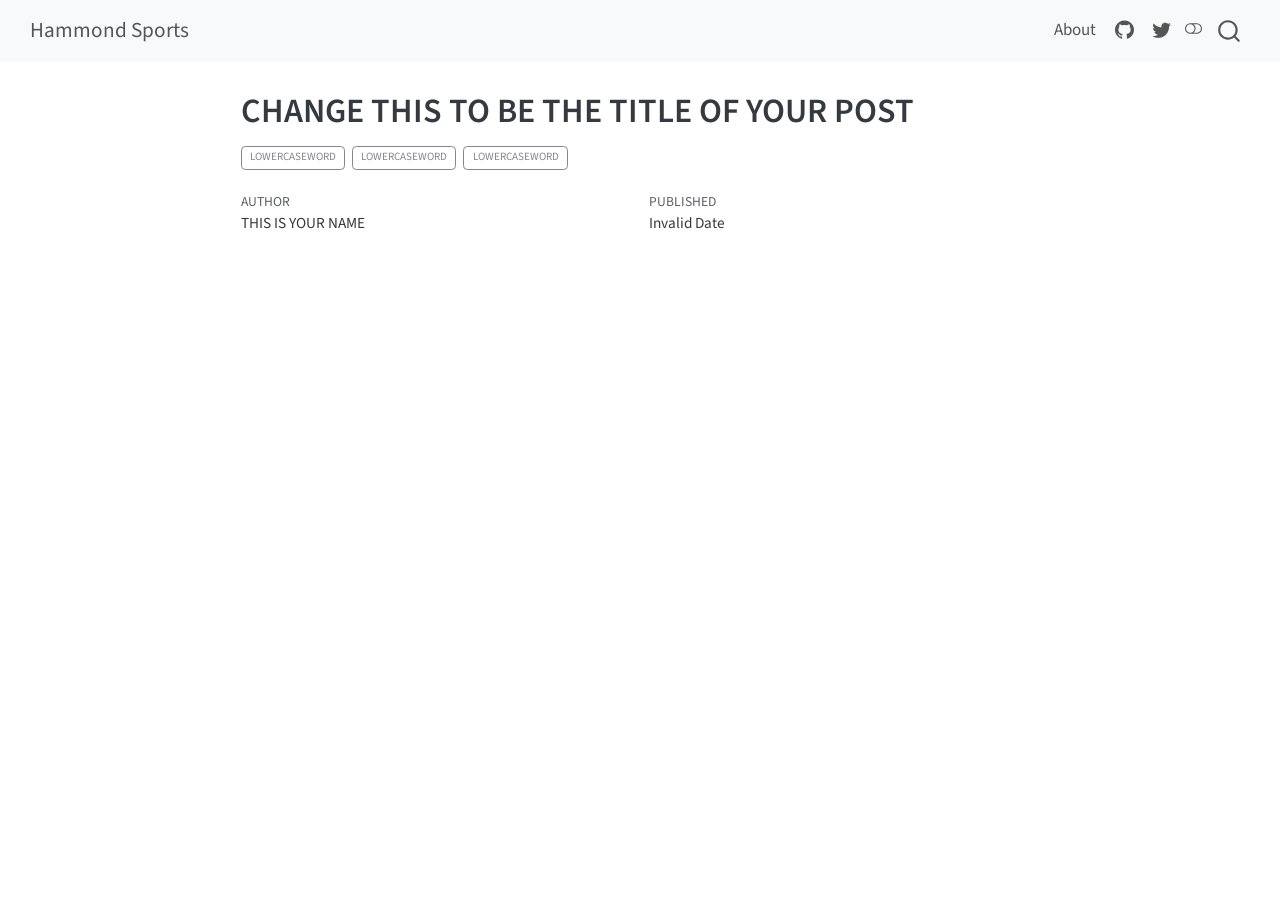
==== posts/DetroitLions/index.html @ b9c763d6 "aftertest" ====
<!DOCTYPE html>
<html xmlns="http://www.w3.org/1999/xhtml" lang="en" xml:lang="en"><head>

<meta charset="utf-8">
<meta name="generator" content="quarto-1.5.57">

<meta name="viewport" content="width=device-width, initial-scale=1.0, user-scalable=yes">

<meta name="author" content="THIS IS YOUR NAME">

<title>CHANGE THIS TO BE THE TITLE OF YOUR POST – Hammond Sports</title>
<style>
code{white-space: pre-wrap;}
span.smallcaps{font-variant: small-caps;}
div.columns{display: flex; gap: min(4vw, 1.5em);}
div.column{flex: auto; overflow-x: auto;}
div.hanging-indent{margin-left: 1.5em; text-indent: -1.5em;}
ul.task-list{list-style: none;}
ul.task-list li input[type="checkbox"] {
  width: 0.8em;
  margin: 0 0.8em 0.2em -1em; /* quarto-specific, see https://github.com/quarto-dev/quarto-cli/issues/4556 */ 
  vertical-align: middle;
}
</style>


<script src="../../site_libs/quarto-nav/quarto-nav.js"></script>
<script src="../../site_libs/quarto-nav/headroom.min.js"></script>
<script src="../../site_libs/clipboard/clipboard.min.js"></script>
<script src="../../site_libs/quarto-search/autocomplete.umd.js"></script>
<script src="../../site_libs/quarto-search/fuse.min.js"></script>
<script src="../../site_libs/quarto-search/quarto-search.js"></script>
<meta name="quarto:offset" content="../../">
<link href="../../logo.png" rel="icon" type="image/png">
<script src="../../site_libs/quarto-html/quarto.js"></script>
<script src="../../site_libs/quarto-html/popper.min.js"></script>
<script src="../../site_libs/quarto-html/tippy.umd.min.js"></script>
<script src="../../site_libs/quarto-html/anchor.min.js"></script>
<link href="../../site_libs/quarto-html/tippy.css" rel="stylesheet">
<link href="../../site_libs/quarto-html/quarto-syntax-highlighting.css" rel="stylesheet" class="quarto-color-scheme" id="quarto-text-highlighting-styles">
<link href="../../site_libs/quarto-html/quarto-syntax-highlighting-dark.css" rel="prefetch" class="quarto-color-scheme quarto-color-alternate" id="quarto-text-highlighting-styles">
<script src="../../site_libs/bootstrap/bootstrap.min.js"></script>
<link href="../../site_libs/bootstrap/bootstrap-icons.css" rel="stylesheet">
<link href="../../site_libs/bootstrap/bootstrap.min.css" rel="stylesheet" class="quarto-color-scheme" id="quarto-bootstrap" data-mode="light">
<link href="../../site_libs/bootstrap/bootstrap-dark.min.css" rel="prefetch" class="quarto-color-scheme quarto-color-alternate" id="quarto-bootstrap" data-mode="light">
<script id="quarto-search-options" type="application/json">{
  "location": "navbar",
  "copy-button": false,
  "collapse-after": 3,
  "panel-placement": "end",
  "type": "overlay",
  "limit": 50,
  "keyboard-shortcut": [
    "f",
    "/",
    "s"
  ],
  "show-item-context": false,
  "language": {
    "search-no-results-text": "No results",
    "search-matching-documents-text": "matching documents",
    "search-copy-link-title": "Copy link to search",
    "search-hide-matches-text": "Hide additional matches",
    "search-more-match-text": "more match in this document",
    "search-more-matches-text": "more matches in this document",
    "search-clear-button-title": "Clear",
    "search-text-placeholder": "",
    "search-detached-cancel-button-title": "Cancel",
    "search-submit-button-title": "Submit",
    "search-label": "Search"
  }
}</script>


<link rel="stylesheet" href="../../styles.css">
</head>

<body class="nav-fixed fullcontent">

<div id="quarto-search-results"></div>
  <header id="quarto-header" class="headroom fixed-top">
    <nav class="navbar navbar-expand-lg " data-bs-theme="dark">
      <div class="navbar-container container-fluid">
      <div class="navbar-brand-container mx-auto">
    <a class="navbar-brand" href="../../index.html">
    <span class="navbar-title">Hammond Sports</span>
    </a>
  </div>
            <div id="quarto-search" class="" title="Search"></div>
          <button class="navbar-toggler" type="button" data-bs-toggle="collapse" data-bs-target="#navbarCollapse" aria-controls="navbarCollapse" role="menu" aria-expanded="false" aria-label="Toggle navigation" onclick="if (window.quartoToggleHeadroom) { window.quartoToggleHeadroom(); }">
  <span class="navbar-toggler-icon"></span>
</button>
          <div class="collapse navbar-collapse" id="navbarCollapse">
            <ul class="navbar-nav navbar-nav-scroll ms-auto">
  <li class="nav-item">
    <a class="nav-link" href="../../about.html"> 
<span class="menu-text">About</span></a>
  </li>  
  <li class="nav-item compact">
    <a class="nav-link" href="https://github.com/JoelHammond1"> <i class="bi bi-github" role="img">
</i> 
<span class="menu-text"></span></a>
  </li>  
  <li class="nav-item compact">
    <a class="nav-link" href="https://x.com/GBR_GoBigRed"> <i class="bi bi-twitter" role="img">
</i> 
<span class="menu-text"></span></a>
  </li>  
</ul>
          </div> <!-- /navcollapse -->
            <div class="quarto-navbar-tools">
  <a href="" class="quarto-color-scheme-toggle quarto-navigation-tool  px-1" onclick="window.quartoToggleColorScheme(); return false;" title="Toggle dark mode"><i class="bi"></i></a>
</div>
      </div> <!-- /container-fluid -->
    </nav>
</header>
<!-- content -->
<div id="quarto-content" class="quarto-container page-columns page-rows-contents page-layout-article page-navbar">
<!-- sidebar -->
<!-- margin-sidebar -->
    
<!-- main -->
<main class="content" id="quarto-document-content">

<header id="title-block-header" class="quarto-title-block default">
<div class="quarto-title">
<h1 class="title">CHANGE THIS TO BE THE TITLE OF YOUR POST</h1>
  <div class="quarto-categories">
    <div class="quarto-category">lowercaseword</div>
    <div class="quarto-category">lowercaseword</div>
    <div class="quarto-category">lowercaseword</div>
  </div>
  </div>



<div class="quarto-title-meta">

    <div>
    <div class="quarto-title-meta-heading">Author</div>
    <div class="quarto-title-meta-contents">
             <p>THIS IS YOUR NAME </p>
          </div>
  </div>
    
    <div>
    <div class="quarto-title-meta-heading">Published</div>
    <div class="quarto-title-meta-contents">
      <p class="date">Invalid Date</p>
    </div>
  </div>
  
    
  </div>
  


</header>





</main> <!-- /main -->
<script id="quarto-html-after-body" type="application/javascript">
window.document.addEventListener("DOMContentLoaded", function (event) {
  const toggleBodyColorMode = (bsSheetEl) => {
    const mode = bsSheetEl.getAttribute("data-mode");
    const bodyEl = window.document.querySelector("body");
    if (mode === "dark") {
      bodyEl.classList.add("quarto-dark");
      bodyEl.classList.remove("quarto-light");
    } else {
      bodyEl.classList.add("quarto-light");
      bodyEl.classList.remove("quarto-dark");
    }
  }
  const toggleBodyColorPrimary = () => {
    const bsSheetEl = window.document.querySelector("link#quarto-bootstrap");
    if (bsSheetEl) {
      toggleBodyColorMode(bsSheetEl);
    }
  }
  toggleBodyColorPrimary();  
  const disableStylesheet = (stylesheets) => {
    for (let i=0; i < stylesheets.length; i++) {
      const stylesheet = stylesheets[i];
      stylesheet.rel = 'prefetch';
    }
  }
  const enableStylesheet = (stylesheets) => {
    for (let i=0; i < stylesheets.length; i++) {
      const stylesheet = stylesheets[i];
      stylesheet.rel = 'stylesheet';
    }
  }
  const manageTransitions = (selector, allowTransitions) => {
    const els = window.document.querySelectorAll(selector);
    for (let i=0; i < els.length; i++) {
      const el = els[i];
      if (allowTransitions) {
        el.classList.remove('notransition');
      } else {
        el.classList.add('notransition');
      }
    }
  }
  const toggleGiscusIfUsed = (isAlternate, darkModeDefault) => {
    const baseTheme = document.querySelector('#giscus-base-theme')?.value ?? 'light';
    const alternateTheme = document.querySelector('#giscus-alt-theme')?.value ?? 'dark';
    let newTheme = '';
    if(darkModeDefault) {
      newTheme = isAlternate ? baseTheme : alternateTheme;
    } else {
      newTheme = isAlternate ? alternateTheme : baseTheme;
    }
    const changeGiscusTheme = () => {
      // From: https://github.com/giscus/giscus/issues/336
      const sendMessage = (message) => {
        const iframe = document.querySelector('iframe.giscus-frame');
        if (!iframe) return;
        iframe.contentWindow.postMessage({ giscus: message }, 'https://giscus.app');
      }
      sendMessage({
        setConfig: {
          theme: newTheme
        }
      });
    }
    const isGiscussLoaded = window.document.querySelector('iframe.giscus-frame') !== null;
    if (isGiscussLoaded) {
      changeGiscusTheme();
    }
  }
  const toggleColorMode = (alternate) => {
    // Switch the stylesheets
    const alternateStylesheets = window.document.querySelectorAll('link.quarto-color-scheme.quarto-color-alternate');
    manageTransitions('#quarto-margin-sidebar .nav-link', false);
    if (alternate) {
      enableStylesheet(alternateStylesheets);
      for (const sheetNode of alternateStylesheets) {
        if (sheetNode.id === "quarto-bootstrap") {
          toggleBodyColorMode(sheetNode);
        }
      }
    } else {
      disableStylesheet(alternateStylesheets);
      toggleBodyColorPrimary();
    }
    manageTransitions('#quarto-margin-sidebar .nav-link', true);
    // Switch the toggles
    const toggles = window.document.querySelectorAll('.quarto-color-scheme-toggle');
    for (let i=0; i < toggles.length; i++) {
      const toggle = toggles[i];
      if (toggle) {
        if (alternate) {
          toggle.classList.add("alternate");     
        } else {
          toggle.classList.remove("alternate");
        }
      }
    }
    // Hack to workaround the fact that safari doesn't
    // properly recolor the scrollbar when toggling (#1455)
    if (navigator.userAgent.indexOf('Safari') > 0 && navigator.userAgent.indexOf('Chrome') == -1) {
      manageTransitions("body", false);
      window.scrollTo(0, 1);
      setTimeout(() => {
        window.scrollTo(0, 0);
        manageTransitions("body", true);
      }, 40);  
    }
  }
  const isFileUrl = () => { 
    return window.location.protocol === 'file:';
  }
  const hasAlternateSentinel = () => {  
    let styleSentinel = getColorSchemeSentinel();
    if (styleSentinel !== null) {
      return styleSentinel === "alternate";
    } else {
      return false;
    }
  }
  const setStyleSentinel = (alternate) => {
    const value = alternate ? "alternate" : "default";
    if (!isFileUrl()) {
      window.localStorage.setItem("quarto-color-scheme", value);
    } else {
      localAlternateSentinel = value;
    }
  }
  const getColorSchemeSentinel = () => {
    if (!isFileUrl()) {
      const storageValue = window.localStorage.getItem("quarto-color-scheme");
      return storageValue != null ? storageValue : localAlternateSentinel;
    } else {
      return localAlternateSentinel;
    }
  }
  const darkModeDefault = false;
  let localAlternateSentinel = darkModeDefault ? 'alternate' : 'default';
  // Dark / light mode switch
  window.quartoToggleColorScheme = () => {
    // Read the current dark / light value 
    let toAlternate = !hasAlternateSentinel();
    toggleColorMode(toAlternate);
    setStyleSentinel(toAlternate);
    toggleGiscusIfUsed(toAlternate, darkModeDefault);
  };
  // Ensure there is a toggle, if there isn't float one in the top right
  if (window.document.querySelector('.quarto-color-scheme-toggle') === null) {
    const a = window.document.createElement('a');
    a.classList.add('top-right');
    a.classList.add('quarto-color-scheme-toggle');
    a.href = "";
    a.onclick = function() { try { window.quartoToggleColorScheme(); } catch {} return false; };
    const i = window.document.createElement("i");
    i.classList.add('bi');
    a.appendChild(i);
    window.document.body.appendChild(a);
  }
  // Switch to dark mode if need be
  if (hasAlternateSentinel()) {
    toggleColorMode(true);
  } else {
    toggleColorMode(false);
  }
  const icon = "";
  const anchorJS = new window.AnchorJS();
  anchorJS.options = {
    placement: 'right',
    icon: icon
  };
  anchorJS.add('.anchored');
  const isCodeAnnotation = (el) => {
    for (const clz of el.classList) {
      if (clz.startsWith('code-annotation-')) {                     
        return true;
      }
    }
    return false;
  }
  const onCopySuccess = function(e) {
    // button target
    const button = e.trigger;
    // don't keep focus
    button.blur();
    // flash "checked"
    button.classList.add('code-copy-button-checked');
    var currentTitle = button.getAttribute("title");
    button.setAttribute("title", "Copied!");
    let tooltip;
    if (window.bootstrap) {
      button.setAttribute("data-bs-toggle", "tooltip");
      button.setAttribute("data-bs-placement", "left");
      button.setAttribute("data-bs-title", "Copied!");
      tooltip = new bootstrap.Tooltip(button, 
        { trigger: "manual", 
          customClass: "code-copy-button-tooltip",
          offset: [0, -8]});
      tooltip.show();    
    }
    setTimeout(function() {
      if (tooltip) {
        tooltip.hide();
        button.removeAttribute("data-bs-title");
        button.removeAttribute("data-bs-toggle");
        button.removeAttribute("data-bs-placement");
      }
      button.setAttribute("title", currentTitle);
      button.classList.remove('code-copy-button-checked');
    }, 1000);
    // clear code selection
    e.clearSelection();
  }
  const getTextToCopy = function(trigger) {
      const codeEl = trigger.previousElementSibling.cloneNode(true);
      for (const childEl of codeEl.children) {
        if (isCodeAnnotation(childEl)) {
          childEl.remove();
        }
      }
      return codeEl.innerText;
  }
  const clipboard = new window.ClipboardJS('.code-copy-button:not([data-in-quarto-modal])', {
    text: getTextToCopy
  });
  clipboard.on('success', onCopySuccess);
  if (window.document.getElementById('quarto-embedded-source-code-modal')) {
    // For code content inside modals, clipBoardJS needs to be initialized with a container option
    // TODO: Check when it could be a function (https://github.com/zenorocha/clipboard.js/issues/860)
    const clipboardModal = new window.ClipboardJS('.code-copy-button[data-in-quarto-modal]', {
      text: getTextToCopy,
      container: window.document.getElementById('quarto-embedded-source-code-modal')
    });
    clipboardModal.on('success', onCopySuccess);
  }
    var localhostRegex = new RegExp(/^(?:http|https):\/\/localhost\:?[0-9]*\//);
    var mailtoRegex = new RegExp(/^mailto:/);
      var filterRegex = new RegExp('/' + window.location.host + '/');
    var isInternal = (href) => {
        return filterRegex.test(href) || localhostRegex.test(href) || mailtoRegex.test(href);
    }
    // Inspect non-navigation links and adorn them if external
 	var links = window.document.querySelectorAll('a[href]:not(.nav-link):not(.navbar-brand):not(.toc-action):not(.sidebar-link):not(.sidebar-item-toggle):not(.pagination-link):not(.no-external):not([aria-hidden]):not(.dropdown-item):not(.quarto-navigation-tool):not(.about-link)');
    for (var i=0; i<links.length; i++) {
      const link = links[i];
      if (!isInternal(link.href)) {
        // undo the damage that might have been done by quarto-nav.js in the case of
        // links that we want to consider external
        if (link.dataset.originalHref !== undefined) {
          link.href = link.dataset.originalHref;
        }
      }
    }
  function tippyHover(el, contentFn, onTriggerFn, onUntriggerFn) {
    const config = {
      allowHTML: true,
      maxWidth: 500,
      delay: 100,
      arrow: false,
      appendTo: function(el) {
          return el.parentElement;
      },
      interactive: true,
      interactiveBorder: 10,
      theme: 'quarto',
      placement: 'bottom-start',
    };
    if (contentFn) {
      config.content = contentFn;
    }
    if (onTriggerFn) {
      config.onTrigger = onTriggerFn;
    }
    if (onUntriggerFn) {
      config.onUntrigger = onUntriggerFn;
    }
    window.tippy(el, config); 
  }
  const noterefs = window.document.querySelectorAll('a[role="doc-noteref"]');
  for (var i=0; i<noterefs.length; i++) {
    const ref = noterefs[i];
    tippyHover(ref, function() {
      // use id or data attribute instead here
      let href = ref.getAttribute('data-footnote-href') || ref.getAttribute('href');
      try { href = new URL(href).hash; } catch {}
      const id = href.replace(/^#\/?/, "");
      const note = window.document.getElementById(id);
      if (note) {
        return note.innerHTML;
      } else {
        return "";
      }
    });
  }
  const xrefs = window.document.querySelectorAll('a.quarto-xref');
  const processXRef = (id, note) => {
    // Strip column container classes
    const stripColumnClz = (el) => {
      el.classList.remove("page-full", "page-columns");
      if (el.children) {
        for (const child of el.children) {
          stripColumnClz(child);
        }
      }
    }
    stripColumnClz(note)
    if (id === null || id.startsWith('sec-')) {
      // Special case sections, only their first couple elements
      const container = document.createElement("div");
      if (note.children && note.children.length > 2) {
        container.appendChild(note.children[0].cloneNode(true));
        for (let i = 1; i < note.children.length; i++) {
          const child = note.children[i];
          if (child.tagName === "P" && child.innerText === "") {
            continue;
          } else {
            container.appendChild(child.cloneNode(true));
            break;
          }
        }
        if (window.Quarto?.typesetMath) {
          window.Quarto.typesetMath(container);
        }
        return container.innerHTML
      } else {
        if (window.Quarto?.typesetMath) {
          window.Quarto.typesetMath(note);
        }
        return note.innerHTML;
      }
    } else {
      // Remove any anchor links if they are present
      const anchorLink = note.querySelector('a.anchorjs-link');
      if (anchorLink) {
        anchorLink.remove();
      }
      if (window.Quarto?.typesetMath) {
        window.Quarto.typesetMath(note);
      }
      // TODO in 1.5, we should make sure this works without a callout special case
      if (note.classList.contains("callout")) {
        return note.outerHTML;
      } else {
        return note.innerHTML;
      }
    }
  }
  for (var i=0; i<xrefs.length; i++) {
    const xref = xrefs[i];
    tippyHover(xref, undefined, function(instance) {
      instance.disable();
      let url = xref.getAttribute('href');
      let hash = undefined; 
      if (url.startsWith('#')) {
        hash = url;
      } else {
        try { hash = new URL(url).hash; } catch {}
      }
      if (hash) {
        const id = hash.replace(/^#\/?/, "");
        const note = window.document.getElementById(id);
        if (note !== null) {
          try {
            const html = processXRef(id, note.cloneNode(true));
            instance.setContent(html);
          } finally {
            instance.enable();
            instance.show();
          }
        } else {
          // See if we can fetch this
          fetch(url.split('#')[0])
          .then(res => res.text())
          .then(html => {
            const parser = new DOMParser();
            const htmlDoc = parser.parseFromString(html, "text/html");
            const note = htmlDoc.getElementById(id);
            if (note !== null) {
              const html = processXRef(id, note);
              instance.setContent(html);
            } 
          }).finally(() => {
            instance.enable();
            instance.show();
          });
        }
      } else {
        // See if we can fetch a full url (with no hash to target)
        // This is a special case and we should probably do some content thinning / targeting
        fetch(url)
        .then(res => res.text())
        .then(html => {
          const parser = new DOMParser();
          const htmlDoc = parser.parseFromString(html, "text/html");
          const note = htmlDoc.querySelector('main.content');
          if (note !== null) {
            // This should only happen for chapter cross references
            // (since there is no id in the URL)
            // remove the first header
            if (note.children.length > 0 && note.children[0].tagName === "HEADER") {
              note.children[0].remove();
            }
            const html = processXRef(null, note);
            instance.setContent(html);
          } 
        }).finally(() => {
          instance.enable();
          instance.show();
        });
      }
    }, function(instance) {
    });
  }
      let selectedAnnoteEl;
      const selectorForAnnotation = ( cell, annotation) => {
        let cellAttr = 'data-code-cell="' + cell + '"';
        let lineAttr = 'data-code-annotation="' +  annotation + '"';
        const selector = 'span[' + cellAttr + '][' + lineAttr + ']';
        return selector;
      }
      const selectCodeLines = (annoteEl) => {
        const doc = window.document;
        const targetCell = annoteEl.getAttribute("data-target-cell");
        const targetAnnotation = annoteEl.getAttribute("data-target-annotation");
        const annoteSpan = window.document.querySelector(selectorForAnnotation(targetCell, targetAnnotation));
        const lines = annoteSpan.getAttribute("data-code-lines").split(",");
        const lineIds = lines.map((line) => {
          return targetCell + "-" + line;
        })
        let top = null;
        let height = null;
        let parent = null;
        if (lineIds.length > 0) {
            //compute the position of the single el (top and bottom and make a div)
            const el = window.document.getElementById(lineIds[0]);
            top = el.offsetTop;
            height = el.offsetHeight;
            parent = el.parentElement.parentElement;
          if (lineIds.length > 1) {
            const lastEl = window.document.getElementById(lineIds[lineIds.length - 1]);
            const bottom = lastEl.offsetTop + lastEl.offsetHeight;
            height = bottom - top;
          }
          if (top !== null && height !== null && parent !== null) {
            // cook up a div (if necessary) and position it 
            let div = window.document.getElementById("code-annotation-line-highlight");
            if (div === null) {
              div = window.document.createElement("div");
              div.setAttribute("id", "code-annotation-line-highlight");
              div.style.position = 'absolute';
              parent.appendChild(div);
            }
            div.style.top = top - 2 + "px";
            div.style.height = height + 4 + "px";
            div.style.left = 0;
            let gutterDiv = window.document.getElementById("code-annotation-line-highlight-gutter");
            if (gutterDiv === null) {
              gutterDiv = window.document.createElement("div");
              gutterDiv.setAttribute("id", "code-annotation-line-highlight-gutter");
              gutterDiv.style.position = 'absolute';
              const codeCell = window.document.getElementById(targetCell);
              const gutter = codeCell.querySelector('.code-annotation-gutter');
              gutter.appendChild(gutterDiv);
            }
            gutterDiv.style.top = top - 2 + "px";
            gutterDiv.style.height = height + 4 + "px";
          }
          selectedAnnoteEl = annoteEl;
        }
      };
      const unselectCodeLines = () => {
        const elementsIds = ["code-annotation-line-highlight", "code-annotation-line-highlight-gutter"];
        elementsIds.forEach((elId) => {
          const div = window.document.getElementById(elId);
          if (div) {
            div.remove();
          }
        });
        selectedAnnoteEl = undefined;
      };
        // Handle positioning of the toggle
    window.addEventListener(
      "resize",
      throttle(() => {
        elRect = undefined;
        if (selectedAnnoteEl) {
          selectCodeLines(selectedAnnoteEl);
        }
      }, 10)
    );
    function throttle(fn, ms) {
    let throttle = false;
    let timer;
      return (...args) => {
        if(!throttle) { // first call gets through
            fn.apply(this, args);
            throttle = true;
        } else { // all the others get throttled
            if(timer) clearTimeout(timer); // cancel #2
            timer = setTimeout(() => {
              fn.apply(this, args);
              timer = throttle = false;
            }, ms);
        }
      };
    }
      // Attach click handler to the DT
      const annoteDls = window.document.querySelectorAll('dt[data-target-cell]');
      for (const annoteDlNode of annoteDls) {
        annoteDlNode.addEventListener('click', (event) => {
          const clickedEl = event.target;
          if (clickedEl !== selectedAnnoteEl) {
            unselectCodeLines();
            const activeEl = window.document.querySelector('dt[data-target-cell].code-annotation-active');
            if (activeEl) {
              activeEl.classList.remove('code-annotation-active');
            }
            selectCodeLines(clickedEl);
            clickedEl.classList.add('code-annotation-active');
          } else {
            // Unselect the line
            unselectCodeLines();
            clickedEl.classList.remove('code-annotation-active');
          }
        });
      }
  const findCites = (el) => {
    const parentEl = el.parentElement;
    if (parentEl) {
      const cites = parentEl.dataset.cites;
      if (cites) {
        return {
          el,
          cites: cites.split(' ')
        };
      } else {
        return findCites(el.parentElement)
      }
    } else {
      return undefined;
    }
  };
  var bibliorefs = window.document.querySelectorAll('a[role="doc-biblioref"]');
  for (var i=0; i<bibliorefs.length; i++) {
    const ref = bibliorefs[i];
    const citeInfo = findCites(ref);
    if (citeInfo) {
      tippyHover(citeInfo.el, function() {
        var popup = window.document.createElement('div');
        citeInfo.cites.forEach(function(cite) {
          var citeDiv = window.document.createElement('div');
          citeDiv.classList.add('hanging-indent');
          citeDiv.classList.add('csl-entry');
          var biblioDiv = window.document.getElementById('ref-' + cite);
          if (biblioDiv) {
            citeDiv.innerHTML = biblioDiv.innerHTML;
          }
          popup.appendChild(citeDiv);
        });
        return popup.innerHTML;
      });
    }
  }
});
</script>
</div> <!-- /content -->




</body></html>
---- site_libs/quarto-html/tippy.css ----
.tippy-box[data-animation=fade][data-state=hidden]{opacity:0}[data-tippy-root]{max-width:calc(100vw - 10px)}.tippy-box{position:relative;background-color:#333;color:#fff;border-radius:4px;font-size:14px;line-height:1.4;white-space:normal;outline:0;transition-property:transform,visibility,opacity}.tippy-box[data-placement^=top]>.tippy-arrow{bottom:0}.tippy-box[data-placement^=top]>.tippy-arrow:before{bottom:-7px;left:0;border-width:8px 8px 0;border-top-color:initial;transform-origin:center top}.tippy-box[data-placement^=bottom]>.tippy-arrow{top:0}.tippy-box[data-placement^=bottom]>.tippy-arrow:before{top:-7px;left:0;border-width:0 8px 8px;border-bottom-color:initial;transform-origin:center bottom}.tippy-box[data-placement^=left]>.tippy-arrow{right:0}.tippy-box[data-placement^=left]>.tippy-arrow:before{border-width:8px 0 8px 8px;border-left-color:initial;right:-7px;transform-origin:center left}.tippy-box[data-placement^=right]>.tippy-arrow{left:0}.tippy-box[data-placement^=right]>.tippy-arrow:before{left:-7px;border-width:8px 8px 8px 0;border-right-color:initial;transform-origin:center right}.tippy-box[data-inertia][data-state=visible]{transition-timing-function:cubic-bezier(.54,1.5,.38,1.11)}.tippy-arrow{width:16px;height:16px;color:#333}.tippy-arrow:before{content:"";position:absolute;border-color:transparent;border-style:solid}.tippy-content{position:relative;padding:5px 9px;z-index:1}
---- site_libs/quarto-html/quarto-syntax-highlighting.css ----
/* quarto syntax highlight colors */
:root {
  --quarto-hl-ot-color: #003B4F;
  --quarto-hl-at-color: #657422;
  --quarto-hl-ss-color: #20794D;
  --quarto-hl-an-color: #5E5E5E;
  --quarto-hl-fu-color: #4758AB;
  --quarto-hl-st-color: #20794D;
  --quarto-hl-cf-color: #003B4F;
  --quarto-hl-op-color: #5E5E5E;
  --quarto-hl-er-color: #AD0000;
  --quarto-hl-bn-color: #AD0000;
  --quarto-hl-al-color: #AD0000;
  --quarto-hl-va-color: #111111;
  --quarto-hl-bu-color: inherit;
  --quarto-hl-ex-color: inherit;
  --quarto-hl-pp-color: #AD0000;
  --quarto-hl-in-color: #5E5E5E;
  --quarto-hl-vs-color: #20794D;
  --quarto-hl-wa-color: #5E5E5E;
  --quarto-hl-do-color: #5E5E5E;
  --quarto-hl-im-color: #00769E;
  --quarto-hl-ch-color: #20794D;
  --quarto-hl-dt-color: #AD0000;
  --quarto-hl-fl-color: #AD0000;
  --quarto-hl-co-color: #5E5E5E;
  --quarto-hl-cv-color: #5E5E5E;
  --quarto-hl-cn-color: #8f5902;
  --quarto-hl-sc-color: #5E5E5E;
  --quarto-hl-dv-color: #AD0000;
  --quarto-hl-kw-color: #003B4F;
}

/* other quarto variables */
:root {
  --quarto-font-monospace: SFMono-Regular, Menlo, Monaco, Consolas, "Liberation Mono", "Courier New", monospace;
}

pre > code.sourceCode > span {
  color: #003B4F;
}

code span {
  color: #003B4F;
}

code.sourceCode > span {
  color: #003B4F;
}

div.sourceCode,
div.sourceCode pre.sourceCode {
  color: #003B4F;
}

code span.ot {
  color: #003B4F;
  font-style: inherit;
}

code span.at {
  color: #657422;
  font-style: inherit;
}

code span.ss {
  color: #20794D;
  font-style: inherit;
}

code span.an {
  color: #5E5E5E;
  font-style: inherit;
}

code span.fu {
  color: #4758AB;
  font-style: inherit;
}

code span.st {
  color: #20794D;
  font-style: inherit;
}

code span.cf {
  color: #003B4F;
  font-weight: bold;
  font-style: inherit;
}

code span.op {
  color: #5E5E5E;
  font-style: inherit;
}

code span.er {
  color: #AD0000;
  font-style: inherit;
}

code span.bn {
  color: #AD0000;
  font-style: inherit;
}

code span.al {
  color: #AD0000;
  font-style: inherit;
}

code span.va {
  color: #111111;
  font-style: inherit;
}

code span.bu {
  font-style: inherit;
}

code span.ex {
  font-style: inherit;
}

code span.pp {
  color: #AD0000;
  font-style: inherit;
}

code span.in {
  color: #5E5E5E;
  font-style: inherit;
}

code span.vs {
  color: #20794D;
  font-style: inherit;
}

code span.wa {
  color: #5E5E5E;
  font-style: italic;
}

code span.do {
  color: #5E5E5E;
  font-style: italic;
}

code span.im {
  color: #00769E;
  font-style: inherit;
}

code span.ch {
  color: #20794D;
  font-style: inherit;
}

code span.dt {
  color: #AD0000;
  font-style: inherit;
}

code span.fl {
  color: #AD0000;
  font-style: inherit;
}

code span.co {
  color: #5E5E5E;
  font-style: inherit;
}

code span.cv {
  color: #5E5E5E;
  font-style: italic;
}

code span.cn {
  color: #8f5902;
  font-style: inherit;
}

code span.sc {
  color: #5E5E5E;
  font-style: inherit;
}

code span.dv {
  color: #AD0000;
  font-style: inherit;
}

code span.kw {
  color: #003B4F;
  font-weight: bold;
  font-style: inherit;
}

.prevent-inlining {
  content: "</";
}

/*# sourceMappingURL=debc5d5d77c3f9108843748ff7464032.css.map */
---- site_libs/quarto-html/quarto-syntax-highlighting-dark.css ----
/* quarto syntax highlight colors */
:root {
  --quarto-hl-al-color: #f07178;
  --quarto-hl-an-color: #d4d0ab;
  --quarto-hl-at-color: #00e0e0;
  --quarto-hl-bn-color: #d4d0ab;
  --quarto-hl-bu-color: #abe338;
  --quarto-hl-ch-color: #abe338;
  --quarto-hl-co-color: #f8f8f2;
  --quarto-hl-cv-color: #ffd700;
  --quarto-hl-cn-color: #ffd700;
  --quarto-hl-cf-color: #ffa07a;
  --quarto-hl-dt-color: #ffa07a;
  --quarto-hl-dv-color: #d4d0ab;
  --quarto-hl-do-color: #f8f8f2;
  --quarto-hl-er-color: #f07178;
  --quarto-hl-ex-color: #00e0e0;
  --quarto-hl-fl-color: #d4d0ab;
  --quarto-hl-fu-color: #ffa07a;
  --quarto-hl-im-color: #abe338;
  --quarto-hl-in-color: #d4d0ab;
  --quarto-hl-kw-color: #ffa07a;
  --quarto-hl-op-color: #ffa07a;
  --quarto-hl-ot-color: #00e0e0;
  --quarto-hl-pp-color: #dcc6e0;
  --quarto-hl-re-color: #00e0e0;
  --quarto-hl-sc-color: #abe338;
  --quarto-hl-ss-color: #abe338;
  --quarto-hl-st-color: #abe338;
  --quarto-hl-va-color: #00e0e0;
  --quarto-hl-vs-color: #abe338;
  --quarto-hl-wa-color: #dcc6e0;
}

/* other quarto variables */
:root {
  --quarto-font-monospace: SFMono-Regular, Menlo, Monaco, Consolas, "Liberation Mono", "Courier New", monospace;
}

code span.al {
  background-color: #2a0f15;
  font-weight: bold;
  color: #f07178;
}

code span.an {
  color: #d4d0ab;
}

code span.at {
  color: #00e0e0;
}

code span.bn {
  color: #d4d0ab;
}

code span.bu {
  color: #abe338;
}

code span.ch {
  color: #abe338;
}

code span.co {
  font-style: italic;
  color: #f8f8f2;
}

code span.cv {
  color: #ffd700;
}

code span.cn {
  color: #ffd700;
}

code span.cf {
  font-weight: bold;
  color: #ffa07a;
}

code span.dt {
  color: #ffa07a;
}

code span.dv {
  color: #d4d0ab;
}

code span.do {
  color: #f8f8f2;
}

code span.er {
  color: #f07178;
  text-decoration: underline;
}

code span.ex {
  font-weight: bold;
  color: #00e0e0;
}

code span.fl {
  color: #d4d0ab;
}

code span.fu {
  color: #ffa07a;
}

code span.im {
  color: #abe338;
}

code span.in {
  color: #d4d0ab;
}

code span.kw {
  font-weight: bold;
  color: #ffa07a;
}

pre > code.sourceCode > span {
  color: #f8f8f2;
}

code span {
  color: #f8f8f2;
}

code.sourceCode > span {
  color: #f8f8f2;
}

div.sourceCode,
div.sourceCode pre.sourceCode {
  color: #f8f8f2;
}

code span.op {
  color: #ffa07a;
}

code span.ot {
  color: #00e0e0;
}

code span.pp {
  color: #dcc6e0;
}

code span.re {
  background-color: #f8f8f2;
  color: #00e0e0;
}

code span.sc {
  color: #abe338;
}

code span.ss {
  color: #abe338;
}

code span.st {
  color: #abe338;
}

code span.va {
  color: #00e0e0;
}

code span.vs {
  color: #abe338;
}

code span.wa {
  color: #dcc6e0;
}

.prevent-inlining {
  content: "</";
}

/*# sourceMappingURL=935a306eefa94366c21e1a970dddb765.css.map */
---- styles.css ----
/* css styles */
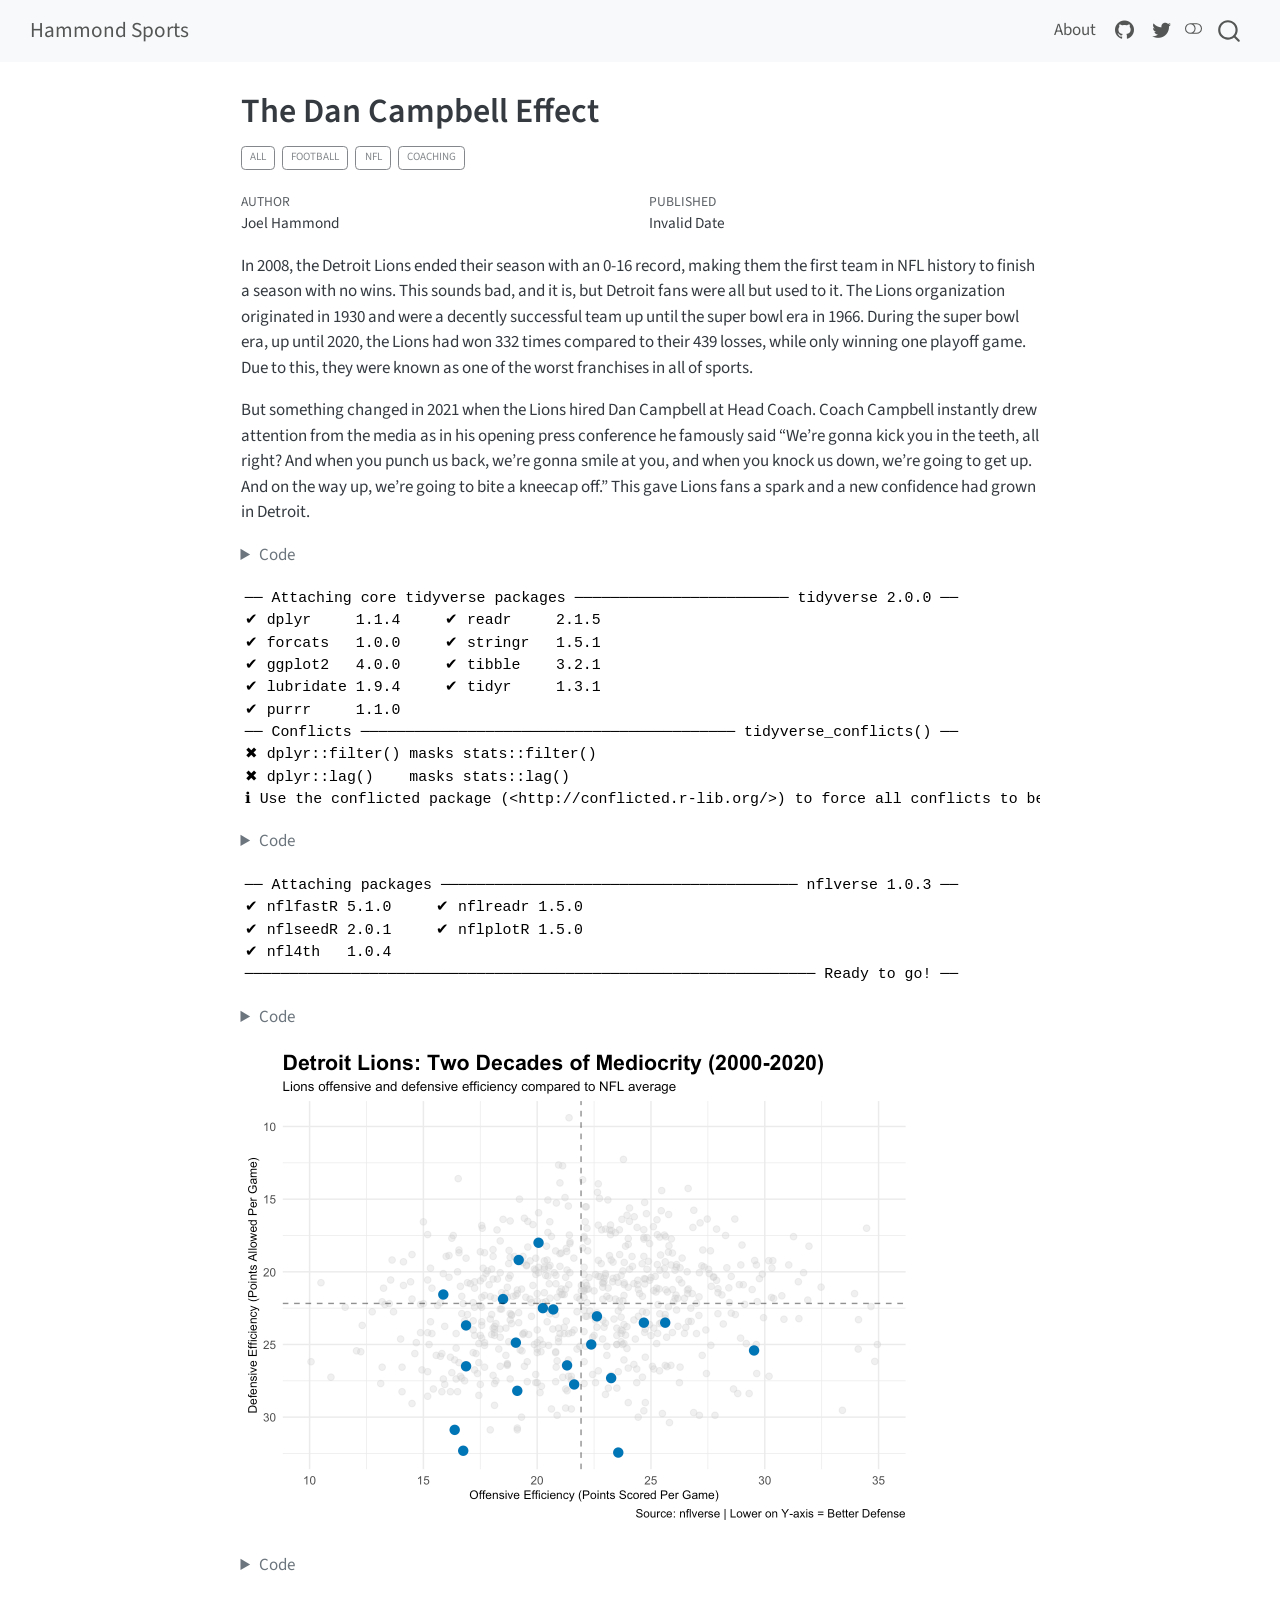
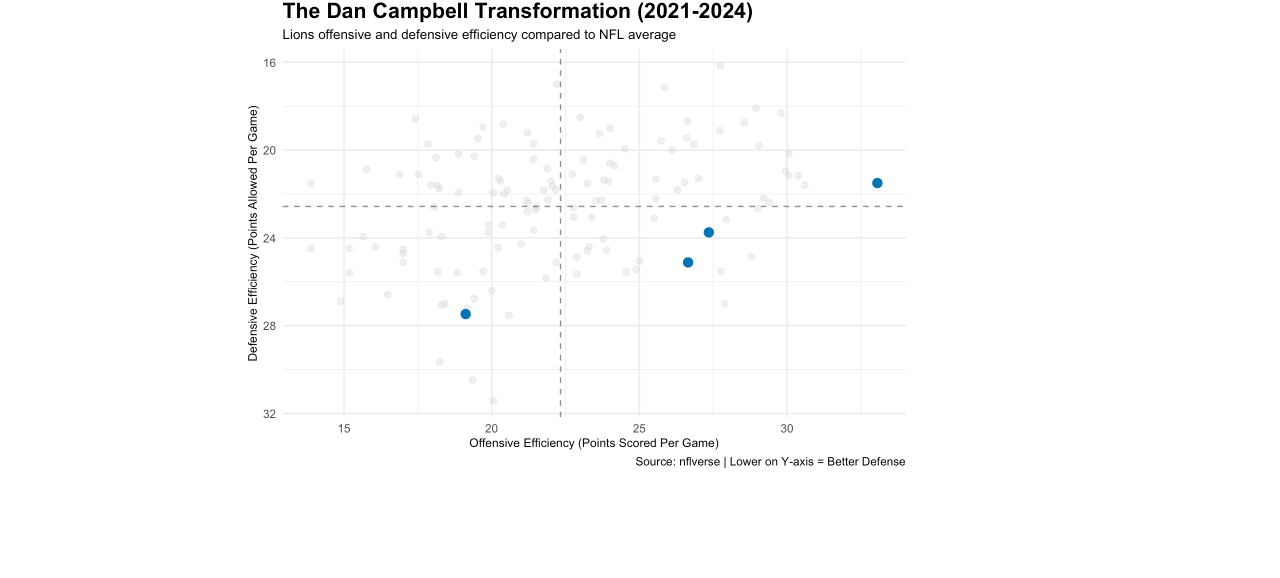
==== commit 5502883f: "DanTest1" ====
--- a/posts/DetroitLions/index.html
+++ b/posts/DetroitLions/index.html
@@ -6,9 +6,9 @@
 
 <meta name="viewport" content="width=device-width, initial-scale=1.0, user-scalable=yes">
 
-<meta name="author" content="THIS IS YOUR NAME">
-
-<title>CHANGE THIS TO BE THE TITLE OF YOUR POST – Hammond Sports</title>
+<meta name="author" content="Joel Hammond">
+
+<title>The Dan Campbell Effect – Hammond Sports</title>
 <style>
 code{white-space: pre-wrap;}
 span.smallcaps{font-variant: small-caps;}
@@ -20,6 +20,40 @@
   width: 0.8em;
   margin: 0 0.8em 0.2em -1em; /* quarto-specific, see https://github.com/quarto-dev/quarto-cli/issues/4556 */ 
   vertical-align: middle;
+}
+/* CSS for syntax highlighting */
+pre > code.sourceCode { white-space: pre; position: relative; }
+pre > code.sourceCode > span { line-height: 1.25; }
+pre > code.sourceCode > span:empty { height: 1.2em; }
+.sourceCode { overflow: visible; }
+code.sourceCode > span { color: inherit; text-decoration: inherit; }
+div.sourceCode { margin: 1em 0; }
+pre.sourceCode { margin: 0; }
+@media screen {
+div.sourceCode { overflow: auto; }
+}
+@media print {
+pre > code.sourceCode { white-space: pre-wrap; }
+pre > code.sourceCode > span { display: inline-block; text-indent: -5em; padding-left: 5em; }
+}
+pre.numberSource code
+  { counter-reset: source-line 0; }
+pre.numberSource code > span
+  { position: relative; left: -4em; counter-increment: source-line; }
+pre.numberSource code > span > a:first-child::before
+  { content: counter(source-line);
+    position: relative; left: -1em; text-align: right; vertical-align: baseline;
+    border: none; display: inline-block;
+    -webkit-touch-callout: none; -webkit-user-select: none;
+    -khtml-user-select: none; -moz-user-select: none;
+    -ms-user-select: none; user-select: none;
+    padding: 0 4px; width: 4em;
+  }
+pre.numberSource { margin-left: 3em;  padding-left: 4px; }
+div.sourceCode
+  {   }
+@media screen {
+pre > code.sourceCode > span > a:first-child::before { text-decoration: underline; }
 }
 </style>
 
@@ -124,11 +158,12 @@
 
 <header id="title-block-header" class="quarto-title-block default">
 <div class="quarto-title">
-<h1 class="title">CHANGE THIS TO BE THE TITLE OF YOUR POST</h1>
+<h1 class="title">The Dan Campbell Effect</h1>
   <div class="quarto-categories">
-    <div class="quarto-category">lowercaseword</div>
-    <div class="quarto-category">lowercaseword</div>
-    <div class="quarto-category">lowercaseword</div>
+    <div class="quarto-category">All</div>
+    <div class="quarto-category">Football</div>
+    <div class="quarto-category">NFL</div>
+    <div class="quarto-category">Coaching</div>
   </div>
   </div>
 
@@ -139,7 +174,7 @@
     <div>
     <div class="quarto-title-meta-heading">Author</div>
     <div class="quarto-title-meta-contents">
-             <p>THIS IS YOUR NAME </p>
+             <p>Joel Hammond </p>
           </div>
   </div>
     
@@ -158,6 +193,163 @@
 </header>
 
 
+<p>In 2008, the Detroit Lions ended their season with an 0-16 record, making them the first team in NFL history to finish a season with no wins. This sounds bad, and it is, but Detroit fans were all but used to it. The Lions organization originated in 1930 and were a decently successful team up until the super bowl era in 1966. During the super bowl era, up until 2020, the Lions had won 332 times compared to their 439 losses, while only winning one playoff game. Due to this, they were known as one of the worst franchises in all of sports.</p>
+<p>But something changed in 2021 when the Lions hired Dan Campbell at Head Coach. Coach Campbell instantly drew attention from the media as in his opening press conference he famously said “We’re gonna kick you in the teeth, all right? And when you punch us back, we’re gonna smile at you, and when you knock us down, we’re going to get up. And on the way up, we’re going to bite a kneecap off.” This gave Lions fans a spark and a new confidence had grown in Detroit.</p>
+<div class="cell">
+<details class="code-fold">
+<summary>Code</summary>
+<div class="sourceCode cell-code" id="cb1"><pre class="sourceCode r code-with-copy"><code class="sourceCode r"><span id="cb1-1"><a href="#cb1-1" aria-hidden="true" tabindex="-1"></a><span class="fu">library</span>(tidyverse)</span></code><button title="Copy to Clipboard" class="code-copy-button"><i class="bi"></i></button></pre></div>
+</details>
+<div class="cell-output cell-output-stderr">
+<pre><code>── Attaching core tidyverse packages ──────────────────────── tidyverse 2.0.0 ──
+✔ dplyr     1.1.4     ✔ readr     2.1.5
+✔ forcats   1.0.0     ✔ stringr   1.5.1
+✔ ggplot2   4.0.0     ✔ tibble    3.2.1
+✔ lubridate 1.9.4     ✔ tidyr     1.3.1
+✔ purrr     1.1.0     
+── Conflicts ────────────────────────────────────────── tidyverse_conflicts() ──
+✖ dplyr::filter() masks stats::filter()
+✖ dplyr::lag()    masks stats::lag()
+ℹ Use the conflicted package (&lt;http://conflicted.r-lib.org/&gt;) to force all conflicts to become errors</code></pre>
+</div>
+<details class="code-fold">
+<summary>Code</summary>
+<div class="sourceCode cell-code" id="cb3"><pre class="sourceCode r code-with-copy"><code class="sourceCode r"><span id="cb3-1"><a href="#cb3-1" aria-hidden="true" tabindex="-1"></a><span class="fu">library</span>(nflverse)</span></code><button title="Copy to Clipboard" class="code-copy-button"><i class="bi"></i></button></pre></div>
+</details>
+<div class="cell-output cell-output-stderr">
+<pre><code>── Attaching packages ──────────────────────────────────────── nflverse 1.0.3 ──
+✔ nflfastR 5.1.0     ✔ nflreadr 1.5.0
+✔ nflseedR 2.0.1     ✔ nflplotR 1.5.0
+✔ nfl4th   1.0.4     
+──────────────────────────────────────────────────────────────── Ready to go! ──</code></pre>
+</div>
+<details class="code-fold">
+<summary>Code</summary>
+<div class="sourceCode cell-code" id="cb5"><pre class="sourceCode r code-with-copy"><code class="sourceCode r"><span id="cb5-1"><a href="#cb5-1" aria-hidden="true" tabindex="-1"></a><span class="co"># Load schedules data for all seasons</span></span>
+<span id="cb5-2"><a href="#cb5-2" aria-hidden="true" tabindex="-1"></a>pre_campbell <span class="ot">&lt;-</span> <span class="fu">load_schedules</span>(<span class="dv">2000</span><span class="sc">:</span><span class="dv">2020</span>)</span>
+<span id="cb5-3"><a href="#cb5-3" aria-hidden="true" tabindex="-1"></a>campbell_era <span class="ot">&lt;-</span> <span class="fu">load_schedules</span>(<span class="dv">2021</span><span class="sc">:</span><span class="dv">2024</span>)</span>
+<span id="cb5-4"><a href="#cb5-4" aria-hidden="true" tabindex="-1"></a></span>
+<span id="cb5-5"><a href="#cb5-5" aria-hidden="true" tabindex="-1"></a><span class="co"># Function to calculate offensive and defensive efficiency</span></span>
+<span id="cb5-6"><a href="#cb5-6" aria-hidden="true" tabindex="-1"></a>calculate_efficiency <span class="ot">&lt;-</span> <span class="cf">function</span>(schedules_data) {</span>
+<span id="cb5-7"><a href="#cb5-7" aria-hidden="true" tabindex="-1"></a>  <span class="co"># Home team stats</span></span>
+<span id="cb5-8"><a href="#cb5-8" aria-hidden="true" tabindex="-1"></a>  home_stats <span class="ot">&lt;-</span> schedules_data <span class="sc">|&gt;</span></span>
+<span id="cb5-9"><a href="#cb5-9" aria-hidden="true" tabindex="-1"></a>    <span class="fu">select</span>(season, <span class="at">team =</span> home_team, </span>
+<span id="cb5-10"><a href="#cb5-10" aria-hidden="true" tabindex="-1"></a>           <span class="at">points_scored =</span> home_score, </span>
+<span id="cb5-11"><a href="#cb5-11" aria-hidden="true" tabindex="-1"></a>           <span class="at">points_allowed =</span> away_score) <span class="sc">|&gt;</span></span>
+<span id="cb5-12"><a href="#cb5-12" aria-hidden="true" tabindex="-1"></a>    <span class="fu">filter</span>(<span class="sc">!</span><span class="fu">is.na</span>(points_scored))</span>
+<span id="cb5-13"><a href="#cb5-13" aria-hidden="true" tabindex="-1"></a>  </span>
+<span id="cb5-14"><a href="#cb5-14" aria-hidden="true" tabindex="-1"></a>  <span class="co"># Away team stats</span></span>
+<span id="cb5-15"><a href="#cb5-15" aria-hidden="true" tabindex="-1"></a>  away_stats <span class="ot">&lt;-</span> schedules_data <span class="sc">|&gt;</span></span>
+<span id="cb5-16"><a href="#cb5-16" aria-hidden="true" tabindex="-1"></a>    <span class="fu">select</span>(season, <span class="at">team =</span> away_team, </span>
+<span id="cb5-17"><a href="#cb5-17" aria-hidden="true" tabindex="-1"></a>           <span class="at">points_scored =</span> away_score, </span>
+<span id="cb5-18"><a href="#cb5-18" aria-hidden="true" tabindex="-1"></a>           <span class="at">points_allowed =</span> home_score) <span class="sc">|&gt;</span></span>
+<span id="cb5-19"><a href="#cb5-19" aria-hidden="true" tabindex="-1"></a>    <span class="fu">filter</span>(<span class="sc">!</span><span class="fu">is.na</span>(points_scored))</span>
+<span id="cb5-20"><a href="#cb5-20" aria-hidden="true" tabindex="-1"></a>  </span>
+<span id="cb5-21"><a href="#cb5-21" aria-hidden="true" tabindex="-1"></a>  <span class="co"># Combine and calculate season averages</span></span>
+<span id="cb5-22"><a href="#cb5-22" aria-hidden="true" tabindex="-1"></a>  combined_stats <span class="ot">&lt;-</span> <span class="fu">bind_rows</span>(home_stats, away_stats) <span class="sc">|&gt;</span></span>
+<span id="cb5-23"><a href="#cb5-23" aria-hidden="true" tabindex="-1"></a>    <span class="fu">group_by</span>(season, team) <span class="sc">|&gt;</span></span>
+<span id="cb5-24"><a href="#cb5-24" aria-hidden="true" tabindex="-1"></a>    <span class="fu">summarise</span>(</span>
+<span id="cb5-25"><a href="#cb5-25" aria-hidden="true" tabindex="-1"></a>      <span class="at">offensive_efficiency =</span> <span class="fu">mean</span>(points_scored, <span class="at">na.rm =</span> <span class="cn">TRUE</span>),</span>
+<span id="cb5-26"><a href="#cb5-26" aria-hidden="true" tabindex="-1"></a>      <span class="at">defensive_efficiency =</span> <span class="fu">mean</span>(points_allowed, <span class="at">na.rm =</span> <span class="cn">TRUE</span>),</span>
+<span id="cb5-27"><a href="#cb5-27" aria-hidden="true" tabindex="-1"></a>      <span class="at">.groups =</span> <span class="st">"drop"</span></span>
+<span id="cb5-28"><a href="#cb5-28" aria-hidden="true" tabindex="-1"></a>    )</span>
+<span id="cb5-29"><a href="#cb5-29" aria-hidden="true" tabindex="-1"></a>  </span>
+<span id="cb5-30"><a href="#cb5-30" aria-hidden="true" tabindex="-1"></a>  <span class="fu">return</span>(combined_stats)</span>
+<span id="cb5-31"><a href="#cb5-31" aria-hidden="true" tabindex="-1"></a>}</span>
+<span id="cb5-32"><a href="#cb5-32" aria-hidden="true" tabindex="-1"></a></span>
+<span id="cb5-33"><a href="#cb5-33" aria-hidden="true" tabindex="-1"></a><span class="co"># Calculate for both eras</span></span>
+<span id="cb5-34"><a href="#cb5-34" aria-hidden="true" tabindex="-1"></a>pre_campbell_stats <span class="ot">&lt;-</span> <span class="fu">calculate_efficiency</span>(pre_campbell)</span>
+<span id="cb5-35"><a href="#cb5-35" aria-hidden="true" tabindex="-1"></a>campbell_stats <span class="ot">&lt;-</span> <span class="fu">calculate_efficiency</span>(campbell_era)</span>
+<span id="cb5-36"><a href="#cb5-36" aria-hidden="true" tabindex="-1"></a></span>
+<span id="cb5-37"><a href="#cb5-37" aria-hidden="true" tabindex="-1"></a><span class="co"># Create highlight datasets for Lions</span></span>
+<span id="cb5-38"><a href="#cb5-38" aria-hidden="true" tabindex="-1"></a>lions_pre <span class="ot">&lt;-</span> pre_campbell_stats <span class="sc">|&gt;</span> <span class="fu">filter</span>(team <span class="sc">==</span> <span class="st">"DET"</span>)</span>
+<span id="cb5-39"><a href="#cb5-39" aria-hidden="true" tabindex="-1"></a>lions_campbell <span class="ot">&lt;-</span> campbell_stats <span class="sc">|&gt;</span> <span class="fu">filter</span>(team <span class="sc">==</span> <span class="st">"DET"</span>)</span>
+<span id="cb5-40"><a href="#cb5-40" aria-hidden="true" tabindex="-1"></a></span>
+<span id="cb5-41"><a href="#cb5-41" aria-hidden="true" tabindex="-1"></a><span class="co"># Graph 1: Pre-Campbell Era (2000-2020)</span></span>
+<span id="cb5-42"><a href="#cb5-42" aria-hidden="true" tabindex="-1"></a><span class="fu">ggplot</span>() <span class="sc">+</span></span>
+<span id="cb5-43"><a href="#cb5-43" aria-hidden="true" tabindex="-1"></a>  <span class="fu">geom_point</span>(</span>
+<span id="cb5-44"><a href="#cb5-44" aria-hidden="true" tabindex="-1"></a>    <span class="at">data =</span> pre_campbell_stats,</span>
+<span id="cb5-45"><a href="#cb5-45" aria-hidden="true" tabindex="-1"></a>    <span class="fu">aes</span>(<span class="at">x =</span> offensive_efficiency, <span class="at">y =</span> defensive_efficiency),</span>
+<span id="cb5-46"><a href="#cb5-46" aria-hidden="true" tabindex="-1"></a>    <span class="at">color =</span> <span class="st">"grey80"</span>,</span>
+<span id="cb5-47"><a href="#cb5-47" aria-hidden="true" tabindex="-1"></a>    <span class="at">alpha =</span> <span class="fl">0.3</span>,</span>
+<span id="cb5-48"><a href="#cb5-48" aria-hidden="true" tabindex="-1"></a>    <span class="at">size =</span> <span class="dv">2</span></span>
+<span id="cb5-49"><a href="#cb5-49" aria-hidden="true" tabindex="-1"></a>  ) <span class="sc">+</span></span>
+<span id="cb5-50"><a href="#cb5-50" aria-hidden="true" tabindex="-1"></a>  <span class="fu">geom_point</span>(</span>
+<span id="cb5-51"><a href="#cb5-51" aria-hidden="true" tabindex="-1"></a>    <span class="at">data =</span> lions_pre,</span>
+<span id="cb5-52"><a href="#cb5-52" aria-hidden="true" tabindex="-1"></a>    <span class="fu">aes</span>(<span class="at">x =</span> offensive_efficiency, <span class="at">y =</span> defensive_efficiency),</span>
+<span id="cb5-53"><a href="#cb5-53" aria-hidden="true" tabindex="-1"></a>    <span class="at">color =</span> <span class="st">"#0076B6"</span>,</span>
+<span id="cb5-54"><a href="#cb5-54" aria-hidden="true" tabindex="-1"></a>    <span class="at">size =</span> <span class="dv">3</span></span>
+<span id="cb5-55"><a href="#cb5-55" aria-hidden="true" tabindex="-1"></a>  ) <span class="sc">+</span></span>
+<span id="cb5-56"><a href="#cb5-56" aria-hidden="true" tabindex="-1"></a>  <span class="fu">geom_hline</span>(<span class="at">yintercept =</span> <span class="fu">mean</span>(pre_campbell_stats<span class="sc">$</span>defensive_efficiency), </span>
+<span id="cb5-57"><a href="#cb5-57" aria-hidden="true" tabindex="-1"></a>             <span class="at">linetype =</span> <span class="st">"dashed"</span>, <span class="at">color =</span> <span class="st">"black"</span>, <span class="at">alpha =</span> <span class="fl">0.5</span>) <span class="sc">+</span></span>
+<span id="cb5-58"><a href="#cb5-58" aria-hidden="true" tabindex="-1"></a>  <span class="fu">geom_vline</span>(<span class="at">xintercept =</span> <span class="fu">mean</span>(pre_campbell_stats<span class="sc">$</span>offensive_efficiency), </span>
+<span id="cb5-59"><a href="#cb5-59" aria-hidden="true" tabindex="-1"></a>             <span class="at">linetype =</span> <span class="st">"dashed"</span>, <span class="at">color =</span> <span class="st">"black"</span>, <span class="at">alpha =</span> <span class="fl">0.5</span>) <span class="sc">+</span></span>
+<span id="cb5-60"><a href="#cb5-60" aria-hidden="true" tabindex="-1"></a>  <span class="fu">scale_y_reverse</span>() <span class="sc">+</span>  <span class="co"># Lower points allowed = better defense (top of chart)</span></span>
+<span id="cb5-61"><a href="#cb5-61" aria-hidden="true" tabindex="-1"></a>  <span class="fu">labs</span>(</span>
+<span id="cb5-62"><a href="#cb5-62" aria-hidden="true" tabindex="-1"></a>    <span class="at">title =</span> <span class="st">"Detroit Lions: Two Decades of Mediocrity (2000-2020)"</span>,</span>
+<span id="cb5-63"><a href="#cb5-63" aria-hidden="true" tabindex="-1"></a>    <span class="at">subtitle =</span> <span class="st">"Lions offensive and defensive efficiency compared to NFL average"</span>,</span>
+<span id="cb5-64"><a href="#cb5-64" aria-hidden="true" tabindex="-1"></a>    <span class="at">x =</span> <span class="st">"Offensive Efficiency (Points Scored Per Game)"</span>,</span>
+<span id="cb5-65"><a href="#cb5-65" aria-hidden="true" tabindex="-1"></a>    <span class="at">y =</span> <span class="st">"Defensive Efficiency (Points Allowed Per Game)"</span>,</span>
+<span id="cb5-66"><a href="#cb5-66" aria-hidden="true" tabindex="-1"></a>    <span class="at">caption =</span> <span class="st">"Source: nflverse | Lower on Y-axis = Better Defense"</span></span>
+<span id="cb5-67"><a href="#cb5-67" aria-hidden="true" tabindex="-1"></a>  ) <span class="sc">+</span></span>
+<span id="cb5-68"><a href="#cb5-68" aria-hidden="true" tabindex="-1"></a>  <span class="fu">theme_minimal</span>() <span class="sc">+</span></span>
+<span id="cb5-69"><a href="#cb5-69" aria-hidden="true" tabindex="-1"></a>  <span class="fu">theme</span>(</span>
+<span id="cb5-70"><a href="#cb5-70" aria-hidden="true" tabindex="-1"></a>    <span class="at">plot.title =</span> <span class="fu">element_text</span>(<span class="at">size =</span> <span class="dv">16</span>, <span class="at">face =</span> <span class="st">"bold"</span>),</span>
+<span id="cb5-71"><a href="#cb5-71" aria-hidden="true" tabindex="-1"></a>    <span class="at">plot.subtitle =</span> <span class="fu">element_text</span>(<span class="at">size =</span> <span class="dv">10</span>),</span>
+<span id="cb5-72"><a href="#cb5-72" aria-hidden="true" tabindex="-1"></a>    <span class="at">axis.title =</span> <span class="fu">element_text</span>(<span class="at">size =</span> <span class="dv">9</span>)</span>
+<span id="cb5-73"><a href="#cb5-73" aria-hidden="true" tabindex="-1"></a>  )</span></code><button title="Copy to Clipboard" class="code-copy-button"><i class="bi"></i></button></pre></div>
+</details>
+<div class="cell-output-display">
+<div>
+<figure class="figure">
+<p><img src="index_files/figure-html/unnamed-chunk-1-1.png" class="img-fluid figure-img" width="672"></p>
+</figure>
+</div>
+</div>
+<details class="code-fold">
+<summary>Code</summary>
+<div class="sourceCode cell-code" id="cb6"><pre class="sourceCode r code-with-copy"><code class="sourceCode r"><span id="cb6-1"><a href="#cb6-1" aria-hidden="true" tabindex="-1"></a><span class="co"># Graph 2: Campbell Era (2021-2024)</span></span>
+<span id="cb6-2"><a href="#cb6-2" aria-hidden="true" tabindex="-1"></a><span class="fu">ggplot</span>() <span class="sc">+</span></span>
+<span id="cb6-3"><a href="#cb6-3" aria-hidden="true" tabindex="-1"></a>  <span class="fu">geom_point</span>(</span>
+<span id="cb6-4"><a href="#cb6-4" aria-hidden="true" tabindex="-1"></a>    <span class="at">data =</span> campbell_stats,</span>
+<span id="cb6-5"><a href="#cb6-5" aria-hidden="true" tabindex="-1"></a>    <span class="fu">aes</span>(<span class="at">x =</span> offensive_efficiency, <span class="at">y =</span> defensive_efficiency),</span>
+<span id="cb6-6"><a href="#cb6-6" aria-hidden="true" tabindex="-1"></a>    <span class="at">color =</span> <span class="st">"grey80"</span>,</span>
+<span id="cb6-7"><a href="#cb6-7" aria-hidden="true" tabindex="-1"></a>    <span class="at">alpha =</span> <span class="fl">0.3</span>,</span>
+<span id="cb6-8"><a href="#cb6-8" aria-hidden="true" tabindex="-1"></a>    <span class="at">size =</span> <span class="dv">2</span></span>
+<span id="cb6-9"><a href="#cb6-9" aria-hidden="true" tabindex="-1"></a>  ) <span class="sc">+</span></span>
+<span id="cb6-10"><a href="#cb6-10" aria-hidden="true" tabindex="-1"></a>  <span class="fu">geom_point</span>(</span>
+<span id="cb6-11"><a href="#cb6-11" aria-hidden="true" tabindex="-1"></a>    <span class="at">data =</span> lions_campbell,</span>
+<span id="cb6-12"><a href="#cb6-12" aria-hidden="true" tabindex="-1"></a>    <span class="fu">aes</span>(<span class="at">x =</span> offensive_efficiency, <span class="at">y =</span> defensive_efficiency),</span>
+<span id="cb6-13"><a href="#cb6-13" aria-hidden="true" tabindex="-1"></a>    <span class="at">color =</span> <span class="st">"#0076B6"</span>,</span>
+<span id="cb6-14"><a href="#cb6-14" aria-hidden="true" tabindex="-1"></a>    <span class="at">size =</span> <span class="dv">3</span></span>
+<span id="cb6-15"><a href="#cb6-15" aria-hidden="true" tabindex="-1"></a>  ) <span class="sc">+</span></span>
+<span id="cb6-16"><a href="#cb6-16" aria-hidden="true" tabindex="-1"></a>  <span class="fu">geom_hline</span>(<span class="at">yintercept =</span> <span class="fu">mean</span>(campbell_stats<span class="sc">$</span>defensive_efficiency), </span>
+<span id="cb6-17"><a href="#cb6-17" aria-hidden="true" tabindex="-1"></a>             <span class="at">linetype =</span> <span class="st">"dashed"</span>, <span class="at">color =</span> <span class="st">"black"</span>, <span class="at">alpha =</span> <span class="fl">0.5</span>) <span class="sc">+</span></span>
+<span id="cb6-18"><a href="#cb6-18" aria-hidden="true" tabindex="-1"></a>  <span class="fu">geom_vline</span>(<span class="at">xintercept =</span> <span class="fu">mean</span>(campbell_stats<span class="sc">$</span>offensive_efficiency), </span>
+<span id="cb6-19"><a href="#cb6-19" aria-hidden="true" tabindex="-1"></a>             <span class="at">linetype =</span> <span class="st">"dashed"</span>, <span class="at">color =</span> <span class="st">"black"</span>, <span class="at">alpha =</span> <span class="fl">0.5</span>) <span class="sc">+</span></span>
+<span id="cb6-20"><a href="#cb6-20" aria-hidden="true" tabindex="-1"></a>  <span class="fu">scale_y_reverse</span>() <span class="sc">+</span></span>
+<span id="cb6-21"><a href="#cb6-21" aria-hidden="true" tabindex="-1"></a>  <span class="fu">labs</span>(</span>
+<span id="cb6-22"><a href="#cb6-22" aria-hidden="true" tabindex="-1"></a>    <span class="at">title =</span> <span class="st">"The Dan Campbell Transformation (2021-2024)"</span>,</span>
+<span id="cb6-23"><a href="#cb6-23" aria-hidden="true" tabindex="-1"></a>    <span class="at">subtitle =</span> <span class="st">"Lions offensive and defensive efficiency compared to NFL average"</span>,</span>
+<span id="cb6-24"><a href="#cb6-24" aria-hidden="true" tabindex="-1"></a>    <span class="at">x =</span> <span class="st">"Offensive Efficiency (Points Scored Per Game)"</span>,</span>
+<span id="cb6-25"><a href="#cb6-25" aria-hidden="true" tabindex="-1"></a>    <span class="at">y =</span> <span class="st">"Defensive Efficiency (Points Allowed Per Game)"</span>,</span>
+<span id="cb6-26"><a href="#cb6-26" aria-hidden="true" tabindex="-1"></a>    <span class="at">caption =</span> <span class="st">"Source: nflverse | Lower on Y-axis = Better Defense"</span></span>
+<span id="cb6-27"><a href="#cb6-27" aria-hidden="true" tabindex="-1"></a>  ) <span class="sc">+</span></span>
+<span id="cb6-28"><a href="#cb6-28" aria-hidden="true" tabindex="-1"></a>  <span class="fu">theme_minimal</span>() <span class="sc">+</span></span>
+<span id="cb6-29"><a href="#cb6-29" aria-hidden="true" tabindex="-1"></a>  <span class="fu">theme</span>(</span>
+<span id="cb6-30"><a href="#cb6-30" aria-hidden="true" tabindex="-1"></a>    <span class="at">plot.title =</span> <span class="fu">element_text</span>(<span class="at">size =</span> <span class="dv">16</span>, <span class="at">face =</span> <span class="st">"bold"</span>),</span>
+<span id="cb6-31"><a href="#cb6-31" aria-hidden="true" tabindex="-1"></a>    <span class="at">plot.subtitle =</span> <span class="fu">element_text</span>(<span class="at">size =</span> <span class="dv">10</span>),</span>
+<span id="cb6-32"><a href="#cb6-32" aria-hidden="true" tabindex="-1"></a>    <span class="at">axis.title =</span> <span class="fu">element_text</span>(<span class="at">size =</span> <span class="dv">9</span>)</span>
+<span id="cb6-33"><a href="#cb6-33" aria-hidden="true" tabindex="-1"></a>  )</span></code><button title="Copy to Clipboard" class="code-copy-button"><i class="bi"></i></button></pre></div>
+</details>
+<div class="cell-output-display">
+<div>
+<figure class="figure">
+<p><img src="index_files/figure-html/unnamed-chunk-1-2.png" class="img-fluid figure-img" width="672"></p>
+</figure>
+</div>
+</div>
+</div>
 
 
 
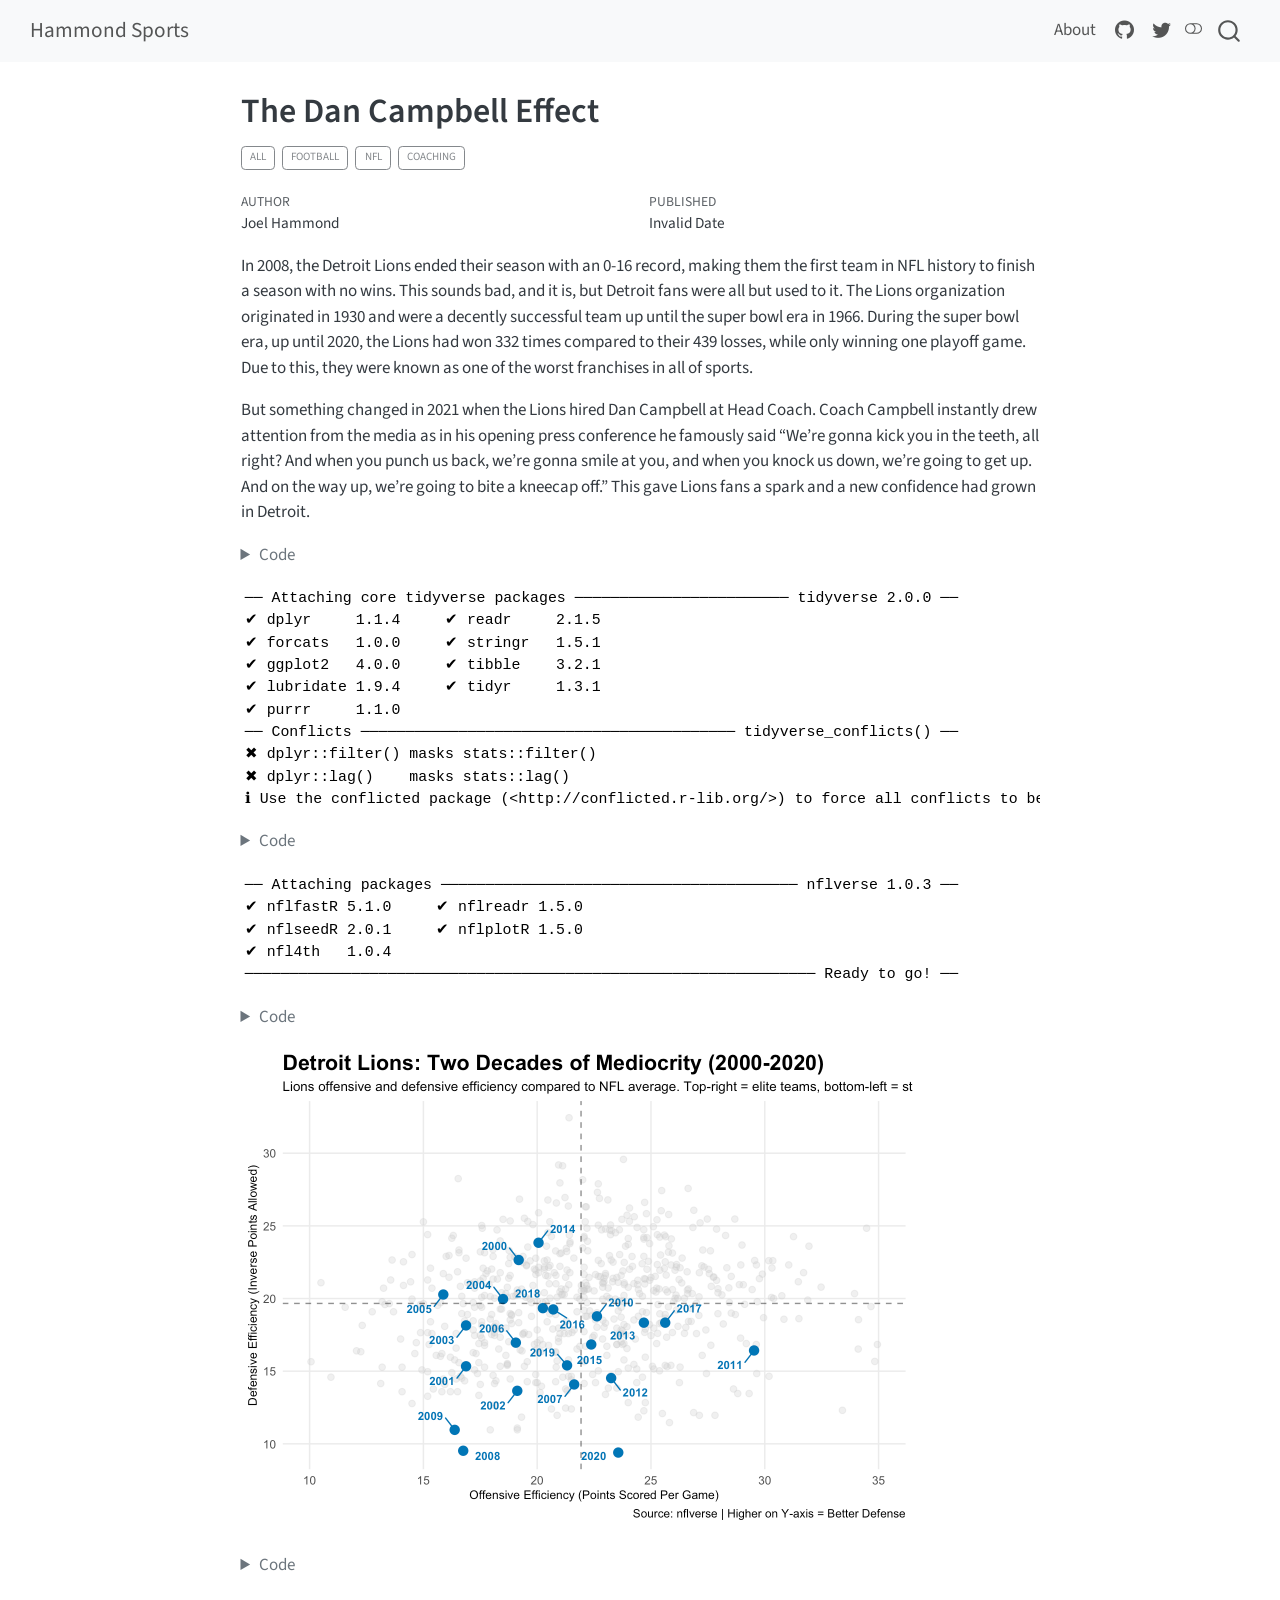
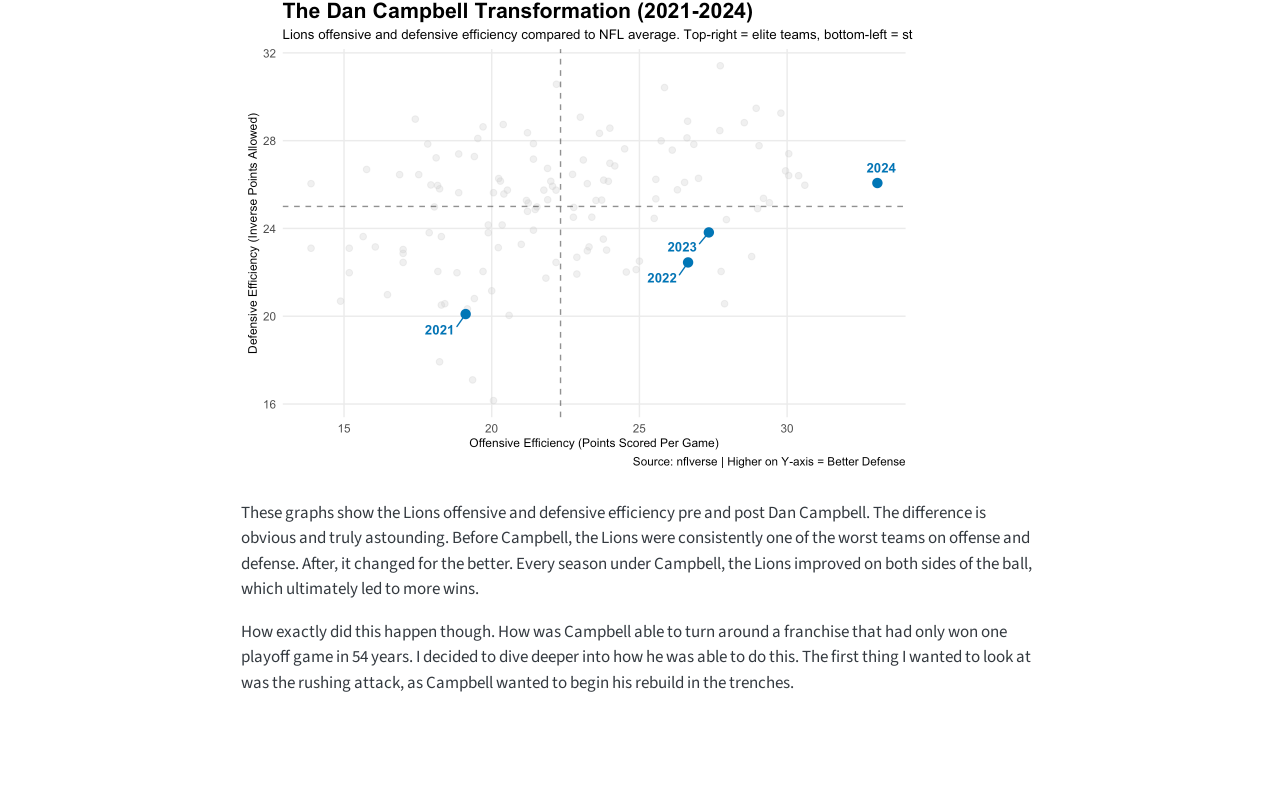
==== commit 0054d4d3: "DanTest2" ====
--- a/posts/DetroitLions/index.html
+++ b/posts/DetroitLions/index.html
@@ -225,79 +225,94 @@
 </div>
 <details class="code-fold">
 <summary>Code</summary>
-<div class="sourceCode cell-code" id="cb5"><pre class="sourceCode r code-with-copy"><code class="sourceCode r"><span id="cb5-1"><a href="#cb5-1" aria-hidden="true" tabindex="-1"></a><span class="co"># Load schedules data for all seasons</span></span>
-<span id="cb5-2"><a href="#cb5-2" aria-hidden="true" tabindex="-1"></a>pre_campbell <span class="ot">&lt;-</span> <span class="fu">load_schedules</span>(<span class="dv">2000</span><span class="sc">:</span><span class="dv">2020</span>)</span>
-<span id="cb5-3"><a href="#cb5-3" aria-hidden="true" tabindex="-1"></a>campbell_era <span class="ot">&lt;-</span> <span class="fu">load_schedules</span>(<span class="dv">2021</span><span class="sc">:</span><span class="dv">2024</span>)</span>
-<span id="cb5-4"><a href="#cb5-4" aria-hidden="true" tabindex="-1"></a></span>
-<span id="cb5-5"><a href="#cb5-5" aria-hidden="true" tabindex="-1"></a><span class="co"># Function to calculate offensive and defensive efficiency</span></span>
-<span id="cb5-6"><a href="#cb5-6" aria-hidden="true" tabindex="-1"></a>calculate_efficiency <span class="ot">&lt;-</span> <span class="cf">function</span>(schedules_data) {</span>
-<span id="cb5-7"><a href="#cb5-7" aria-hidden="true" tabindex="-1"></a>  <span class="co"># Home team stats</span></span>
-<span id="cb5-8"><a href="#cb5-8" aria-hidden="true" tabindex="-1"></a>  home_stats <span class="ot">&lt;-</span> schedules_data <span class="sc">|&gt;</span></span>
-<span id="cb5-9"><a href="#cb5-9" aria-hidden="true" tabindex="-1"></a>    <span class="fu">select</span>(season, <span class="at">team =</span> home_team, </span>
-<span id="cb5-10"><a href="#cb5-10" aria-hidden="true" tabindex="-1"></a>           <span class="at">points_scored =</span> home_score, </span>
-<span id="cb5-11"><a href="#cb5-11" aria-hidden="true" tabindex="-1"></a>           <span class="at">points_allowed =</span> away_score) <span class="sc">|&gt;</span></span>
-<span id="cb5-12"><a href="#cb5-12" aria-hidden="true" tabindex="-1"></a>    <span class="fu">filter</span>(<span class="sc">!</span><span class="fu">is.na</span>(points_scored))</span>
-<span id="cb5-13"><a href="#cb5-13" aria-hidden="true" tabindex="-1"></a>  </span>
-<span id="cb5-14"><a href="#cb5-14" aria-hidden="true" tabindex="-1"></a>  <span class="co"># Away team stats</span></span>
-<span id="cb5-15"><a href="#cb5-15" aria-hidden="true" tabindex="-1"></a>  away_stats <span class="ot">&lt;-</span> schedules_data <span class="sc">|&gt;</span></span>
-<span id="cb5-16"><a href="#cb5-16" aria-hidden="true" tabindex="-1"></a>    <span class="fu">select</span>(season, <span class="at">team =</span> away_team, </span>
-<span id="cb5-17"><a href="#cb5-17" aria-hidden="true" tabindex="-1"></a>           <span class="at">points_scored =</span> away_score, </span>
-<span id="cb5-18"><a href="#cb5-18" aria-hidden="true" tabindex="-1"></a>           <span class="at">points_allowed =</span> home_score) <span class="sc">|&gt;</span></span>
-<span id="cb5-19"><a href="#cb5-19" aria-hidden="true" tabindex="-1"></a>    <span class="fu">filter</span>(<span class="sc">!</span><span class="fu">is.na</span>(points_scored))</span>
-<span id="cb5-20"><a href="#cb5-20" aria-hidden="true" tabindex="-1"></a>  </span>
-<span id="cb5-21"><a href="#cb5-21" aria-hidden="true" tabindex="-1"></a>  <span class="co"># Combine and calculate season averages</span></span>
-<span id="cb5-22"><a href="#cb5-22" aria-hidden="true" tabindex="-1"></a>  combined_stats <span class="ot">&lt;-</span> <span class="fu">bind_rows</span>(home_stats, away_stats) <span class="sc">|&gt;</span></span>
-<span id="cb5-23"><a href="#cb5-23" aria-hidden="true" tabindex="-1"></a>    <span class="fu">group_by</span>(season, team) <span class="sc">|&gt;</span></span>
-<span id="cb5-24"><a href="#cb5-24" aria-hidden="true" tabindex="-1"></a>    <span class="fu">summarise</span>(</span>
-<span id="cb5-25"><a href="#cb5-25" aria-hidden="true" tabindex="-1"></a>      <span class="at">offensive_efficiency =</span> <span class="fu">mean</span>(points_scored, <span class="at">na.rm =</span> <span class="cn">TRUE</span>),</span>
-<span id="cb5-26"><a href="#cb5-26" aria-hidden="true" tabindex="-1"></a>      <span class="at">defensive_efficiency =</span> <span class="fu">mean</span>(points_allowed, <span class="at">na.rm =</span> <span class="cn">TRUE</span>),</span>
-<span id="cb5-27"><a href="#cb5-27" aria-hidden="true" tabindex="-1"></a>      <span class="at">.groups =</span> <span class="st">"drop"</span></span>
-<span id="cb5-28"><a href="#cb5-28" aria-hidden="true" tabindex="-1"></a>    )</span>
-<span id="cb5-29"><a href="#cb5-29" aria-hidden="true" tabindex="-1"></a>  </span>
-<span id="cb5-30"><a href="#cb5-30" aria-hidden="true" tabindex="-1"></a>  <span class="fu">return</span>(combined_stats)</span>
-<span id="cb5-31"><a href="#cb5-31" aria-hidden="true" tabindex="-1"></a>}</span>
-<span id="cb5-32"><a href="#cb5-32" aria-hidden="true" tabindex="-1"></a></span>
-<span id="cb5-33"><a href="#cb5-33" aria-hidden="true" tabindex="-1"></a><span class="co"># Calculate for both eras</span></span>
-<span id="cb5-34"><a href="#cb5-34" aria-hidden="true" tabindex="-1"></a>pre_campbell_stats <span class="ot">&lt;-</span> <span class="fu">calculate_efficiency</span>(pre_campbell)</span>
-<span id="cb5-35"><a href="#cb5-35" aria-hidden="true" tabindex="-1"></a>campbell_stats <span class="ot">&lt;-</span> <span class="fu">calculate_efficiency</span>(campbell_era)</span>
-<span id="cb5-36"><a href="#cb5-36" aria-hidden="true" tabindex="-1"></a></span>
-<span id="cb5-37"><a href="#cb5-37" aria-hidden="true" tabindex="-1"></a><span class="co"># Create highlight datasets for Lions</span></span>
-<span id="cb5-38"><a href="#cb5-38" aria-hidden="true" tabindex="-1"></a>lions_pre <span class="ot">&lt;-</span> pre_campbell_stats <span class="sc">|&gt;</span> <span class="fu">filter</span>(team <span class="sc">==</span> <span class="st">"DET"</span>)</span>
-<span id="cb5-39"><a href="#cb5-39" aria-hidden="true" tabindex="-1"></a>lions_campbell <span class="ot">&lt;-</span> campbell_stats <span class="sc">|&gt;</span> <span class="fu">filter</span>(team <span class="sc">==</span> <span class="st">"DET"</span>)</span>
-<span id="cb5-40"><a href="#cb5-40" aria-hidden="true" tabindex="-1"></a></span>
-<span id="cb5-41"><a href="#cb5-41" aria-hidden="true" tabindex="-1"></a><span class="co"># Graph 1: Pre-Campbell Era (2000-2020)</span></span>
-<span id="cb5-42"><a href="#cb5-42" aria-hidden="true" tabindex="-1"></a><span class="fu">ggplot</span>() <span class="sc">+</span></span>
-<span id="cb5-43"><a href="#cb5-43" aria-hidden="true" tabindex="-1"></a>  <span class="fu">geom_point</span>(</span>
-<span id="cb5-44"><a href="#cb5-44" aria-hidden="true" tabindex="-1"></a>    <span class="at">data =</span> pre_campbell_stats,</span>
-<span id="cb5-45"><a href="#cb5-45" aria-hidden="true" tabindex="-1"></a>    <span class="fu">aes</span>(<span class="at">x =</span> offensive_efficiency, <span class="at">y =</span> defensive_efficiency),</span>
-<span id="cb5-46"><a href="#cb5-46" aria-hidden="true" tabindex="-1"></a>    <span class="at">color =</span> <span class="st">"grey80"</span>,</span>
-<span id="cb5-47"><a href="#cb5-47" aria-hidden="true" tabindex="-1"></a>    <span class="at">alpha =</span> <span class="fl">0.3</span>,</span>
-<span id="cb5-48"><a href="#cb5-48" aria-hidden="true" tabindex="-1"></a>    <span class="at">size =</span> <span class="dv">2</span></span>
-<span id="cb5-49"><a href="#cb5-49" aria-hidden="true" tabindex="-1"></a>  ) <span class="sc">+</span></span>
-<span id="cb5-50"><a href="#cb5-50" aria-hidden="true" tabindex="-1"></a>  <span class="fu">geom_point</span>(</span>
-<span id="cb5-51"><a href="#cb5-51" aria-hidden="true" tabindex="-1"></a>    <span class="at">data =</span> lions_pre,</span>
-<span id="cb5-52"><a href="#cb5-52" aria-hidden="true" tabindex="-1"></a>    <span class="fu">aes</span>(<span class="at">x =</span> offensive_efficiency, <span class="at">y =</span> defensive_efficiency),</span>
-<span id="cb5-53"><a href="#cb5-53" aria-hidden="true" tabindex="-1"></a>    <span class="at">color =</span> <span class="st">"#0076B6"</span>,</span>
-<span id="cb5-54"><a href="#cb5-54" aria-hidden="true" tabindex="-1"></a>    <span class="at">size =</span> <span class="dv">3</span></span>
+<div class="sourceCode cell-code" id="cb5"><pre class="sourceCode r code-with-copy"><code class="sourceCode r"><span id="cb5-1"><a href="#cb5-1" aria-hidden="true" tabindex="-1"></a><span class="fu">library</span>(ggrepel)  <span class="co"># For non-overlapping labels</span></span>
+<span id="cb5-2"><a href="#cb5-2" aria-hidden="true" tabindex="-1"></a></span>
+<span id="cb5-3"><a href="#cb5-3" aria-hidden="true" tabindex="-1"></a><span class="co"># Load schedules data for all seasons</span></span>
+<span id="cb5-4"><a href="#cb5-4" aria-hidden="true" tabindex="-1"></a>pre_campbell <span class="ot">&lt;-</span> <span class="fu">load_schedules</span>(<span class="dv">2000</span><span class="sc">:</span><span class="dv">2020</span>)</span>
+<span id="cb5-5"><a href="#cb5-5" aria-hidden="true" tabindex="-1"></a>campbell_era <span class="ot">&lt;-</span> <span class="fu">load_schedules</span>(<span class="dv">2021</span><span class="sc">:</span><span class="dv">2024</span>)</span>
+<span id="cb5-6"><a href="#cb5-6" aria-hidden="true" tabindex="-1"></a></span>
+<span id="cb5-7"><a href="#cb5-7" aria-hidden="true" tabindex="-1"></a><span class="co"># Function to calculate offensive and defensive efficiency</span></span>
+<span id="cb5-8"><a href="#cb5-8" aria-hidden="true" tabindex="-1"></a>calculate_efficiency <span class="ot">&lt;-</span> <span class="cf">function</span>(schedules_data) {</span>
+<span id="cb5-9"><a href="#cb5-9" aria-hidden="true" tabindex="-1"></a>  <span class="co"># Home team stats</span></span>
+<span id="cb5-10"><a href="#cb5-10" aria-hidden="true" tabindex="-1"></a>  home_stats <span class="ot">&lt;-</span> schedules_data <span class="sc">|&gt;</span></span>
+<span id="cb5-11"><a href="#cb5-11" aria-hidden="true" tabindex="-1"></a>    <span class="fu">select</span>(season, <span class="at">team =</span> home_team, </span>
+<span id="cb5-12"><a href="#cb5-12" aria-hidden="true" tabindex="-1"></a>           <span class="at">points_scored =</span> home_score, </span>
+<span id="cb5-13"><a href="#cb5-13" aria-hidden="true" tabindex="-1"></a>           <span class="at">points_allowed =</span> away_score) <span class="sc">|&gt;</span></span>
+<span id="cb5-14"><a href="#cb5-14" aria-hidden="true" tabindex="-1"></a>    <span class="fu">filter</span>(<span class="sc">!</span><span class="fu">is.na</span>(points_scored))</span>
+<span id="cb5-15"><a href="#cb5-15" aria-hidden="true" tabindex="-1"></a>  </span>
+<span id="cb5-16"><a href="#cb5-16" aria-hidden="true" tabindex="-1"></a>  <span class="co"># Away team stats</span></span>
+<span id="cb5-17"><a href="#cb5-17" aria-hidden="true" tabindex="-1"></a>  away_stats <span class="ot">&lt;-</span> schedules_data <span class="sc">|&gt;</span></span>
+<span id="cb5-18"><a href="#cb5-18" aria-hidden="true" tabindex="-1"></a>    <span class="fu">select</span>(season, <span class="at">team =</span> away_team, </span>
+<span id="cb5-19"><a href="#cb5-19" aria-hidden="true" tabindex="-1"></a>           <span class="at">points_scored =</span> away_score, </span>
+<span id="cb5-20"><a href="#cb5-20" aria-hidden="true" tabindex="-1"></a>           <span class="at">points_allowed =</span> home_score) <span class="sc">|&gt;</span></span>
+<span id="cb5-21"><a href="#cb5-21" aria-hidden="true" tabindex="-1"></a>    <span class="fu">filter</span>(<span class="sc">!</span><span class="fu">is.na</span>(points_scored))</span>
+<span id="cb5-22"><a href="#cb5-22" aria-hidden="true" tabindex="-1"></a>  </span>
+<span id="cb5-23"><a href="#cb5-23" aria-hidden="true" tabindex="-1"></a>  <span class="co"># Combine and calculate season averages</span></span>
+<span id="cb5-24"><a href="#cb5-24" aria-hidden="true" tabindex="-1"></a>  combined_stats <span class="ot">&lt;-</span> <span class="fu">bind_rows</span>(home_stats, away_stats) <span class="sc">|&gt;</span></span>
+<span id="cb5-25"><a href="#cb5-25" aria-hidden="true" tabindex="-1"></a>    <span class="fu">group_by</span>(season, team) <span class="sc">|&gt;</span></span>
+<span id="cb5-26"><a href="#cb5-26" aria-hidden="true" tabindex="-1"></a>    <span class="fu">summarise</span>(</span>
+<span id="cb5-27"><a href="#cb5-27" aria-hidden="true" tabindex="-1"></a>      <span class="at">offensive_efficiency =</span> <span class="fu">mean</span>(points_scored, <span class="at">na.rm =</span> <span class="cn">TRUE</span>),</span>
+<span id="cb5-28"><a href="#cb5-28" aria-hidden="true" tabindex="-1"></a>      <span class="at">points_allowed =</span> <span class="fu">mean</span>(points_allowed, <span class="at">na.rm =</span> <span class="cn">TRUE</span>),</span>
+<span id="cb5-29"><a href="#cb5-29" aria-hidden="true" tabindex="-1"></a>      <span class="at">.groups =</span> <span class="st">"drop"</span></span>
+<span id="cb5-30"><a href="#cb5-30" aria-hidden="true" tabindex="-1"></a>    ) <span class="sc">|&gt;</span></span>
+<span id="cb5-31"><a href="#cb5-31" aria-hidden="true" tabindex="-1"></a>    <span class="fu">mutate</span>(</span>
+<span id="cb5-32"><a href="#cb5-32" aria-hidden="true" tabindex="-1"></a>      <span class="co"># Flip defensive efficiency: higher = better (inverse of points allowed)</span></span>
+<span id="cb5-33"><a href="#cb5-33" aria-hidden="true" tabindex="-1"></a>      <span class="at">defensive_efficiency =</span> <span class="fu">max</span>(points_allowed) <span class="sc">-</span> points_allowed <span class="sc">+</span> <span class="fu">min</span>(points_allowed)</span>
+<span id="cb5-34"><a href="#cb5-34" aria-hidden="true" tabindex="-1"></a>    )</span>
+<span id="cb5-35"><a href="#cb5-35" aria-hidden="true" tabindex="-1"></a>  </span>
+<span id="cb5-36"><a href="#cb5-36" aria-hidden="true" tabindex="-1"></a>  <span class="fu">return</span>(combined_stats)</span>
+<span id="cb5-37"><a href="#cb5-37" aria-hidden="true" tabindex="-1"></a>}</span>
+<span id="cb5-38"><a href="#cb5-38" aria-hidden="true" tabindex="-1"></a></span>
+<span id="cb5-39"><a href="#cb5-39" aria-hidden="true" tabindex="-1"></a><span class="co"># Calculate for both eras</span></span>
+<span id="cb5-40"><a href="#cb5-40" aria-hidden="true" tabindex="-1"></a>pre_campbell_stats <span class="ot">&lt;-</span> <span class="fu">calculate_efficiency</span>(pre_campbell)</span>
+<span id="cb5-41"><a href="#cb5-41" aria-hidden="true" tabindex="-1"></a>campbell_stats <span class="ot">&lt;-</span> <span class="fu">calculate_efficiency</span>(campbell_era)</span>
+<span id="cb5-42"><a href="#cb5-42" aria-hidden="true" tabindex="-1"></a></span>
+<span id="cb5-43"><a href="#cb5-43" aria-hidden="true" tabindex="-1"></a><span class="co"># Create highlight datasets for Lions</span></span>
+<span id="cb5-44"><a href="#cb5-44" aria-hidden="true" tabindex="-1"></a>lions_pre <span class="ot">&lt;-</span> pre_campbell_stats <span class="sc">|&gt;</span> <span class="fu">filter</span>(team <span class="sc">==</span> <span class="st">"DET"</span>)</span>
+<span id="cb5-45"><a href="#cb5-45" aria-hidden="true" tabindex="-1"></a>lions_campbell <span class="ot">&lt;-</span> campbell_stats <span class="sc">|&gt;</span> <span class="fu">filter</span>(team <span class="sc">==</span> <span class="st">"DET"</span>)</span>
+<span id="cb5-46"><a href="#cb5-46" aria-hidden="true" tabindex="-1"></a></span>
+<span id="cb5-47"><a href="#cb5-47" aria-hidden="true" tabindex="-1"></a><span class="co"># Graph 1: Pre-Campbell Era (2000-2020)</span></span>
+<span id="cb5-48"><a href="#cb5-48" aria-hidden="true" tabindex="-1"></a><span class="fu">ggplot</span>() <span class="sc">+</span></span>
+<span id="cb5-49"><a href="#cb5-49" aria-hidden="true" tabindex="-1"></a>  <span class="fu">geom_point</span>(</span>
+<span id="cb5-50"><a href="#cb5-50" aria-hidden="true" tabindex="-1"></a>    <span class="at">data =</span> pre_campbell_stats,</span>
+<span id="cb5-51"><a href="#cb5-51" aria-hidden="true" tabindex="-1"></a>    <span class="fu">aes</span>(<span class="at">x =</span> offensive_efficiency, <span class="at">y =</span> defensive_efficiency),</span>
+<span id="cb5-52"><a href="#cb5-52" aria-hidden="true" tabindex="-1"></a>    <span class="at">color =</span> <span class="st">"grey80"</span>,</span>
+<span id="cb5-53"><a href="#cb5-53" aria-hidden="true" tabindex="-1"></a>    <span class="at">alpha =</span> <span class="fl">0.3</span>,</span>
+<span id="cb5-54"><a href="#cb5-54" aria-hidden="true" tabindex="-1"></a>    <span class="at">size =</span> <span class="dv">2</span></span>
 <span id="cb5-55"><a href="#cb5-55" aria-hidden="true" tabindex="-1"></a>  ) <span class="sc">+</span></span>
-<span id="cb5-56"><a href="#cb5-56" aria-hidden="true" tabindex="-1"></a>  <span class="fu">geom_hline</span>(<span class="at">yintercept =</span> <span class="fu">mean</span>(pre_campbell_stats<span class="sc">$</span>defensive_efficiency), </span>
-<span id="cb5-57"><a href="#cb5-57" aria-hidden="true" tabindex="-1"></a>             <span class="at">linetype =</span> <span class="st">"dashed"</span>, <span class="at">color =</span> <span class="st">"black"</span>, <span class="at">alpha =</span> <span class="fl">0.5</span>) <span class="sc">+</span></span>
-<span id="cb5-58"><a href="#cb5-58" aria-hidden="true" tabindex="-1"></a>  <span class="fu">geom_vline</span>(<span class="at">xintercept =</span> <span class="fu">mean</span>(pre_campbell_stats<span class="sc">$</span>offensive_efficiency), </span>
-<span id="cb5-59"><a href="#cb5-59" aria-hidden="true" tabindex="-1"></a>             <span class="at">linetype =</span> <span class="st">"dashed"</span>, <span class="at">color =</span> <span class="st">"black"</span>, <span class="at">alpha =</span> <span class="fl">0.5</span>) <span class="sc">+</span></span>
-<span id="cb5-60"><a href="#cb5-60" aria-hidden="true" tabindex="-1"></a>  <span class="fu">scale_y_reverse</span>() <span class="sc">+</span>  <span class="co"># Lower points allowed = better defense (top of chart)</span></span>
-<span id="cb5-61"><a href="#cb5-61" aria-hidden="true" tabindex="-1"></a>  <span class="fu">labs</span>(</span>
-<span id="cb5-62"><a href="#cb5-62" aria-hidden="true" tabindex="-1"></a>    <span class="at">title =</span> <span class="st">"Detroit Lions: Two Decades of Mediocrity (2000-2020)"</span>,</span>
-<span id="cb5-63"><a href="#cb5-63" aria-hidden="true" tabindex="-1"></a>    <span class="at">subtitle =</span> <span class="st">"Lions offensive and defensive efficiency compared to NFL average"</span>,</span>
-<span id="cb5-64"><a href="#cb5-64" aria-hidden="true" tabindex="-1"></a>    <span class="at">x =</span> <span class="st">"Offensive Efficiency (Points Scored Per Game)"</span>,</span>
-<span id="cb5-65"><a href="#cb5-65" aria-hidden="true" tabindex="-1"></a>    <span class="at">y =</span> <span class="st">"Defensive Efficiency (Points Allowed Per Game)"</span>,</span>
-<span id="cb5-66"><a href="#cb5-66" aria-hidden="true" tabindex="-1"></a>    <span class="at">caption =</span> <span class="st">"Source: nflverse | Lower on Y-axis = Better Defense"</span></span>
-<span id="cb5-67"><a href="#cb5-67" aria-hidden="true" tabindex="-1"></a>  ) <span class="sc">+</span></span>
-<span id="cb5-68"><a href="#cb5-68" aria-hidden="true" tabindex="-1"></a>  <span class="fu">theme_minimal</span>() <span class="sc">+</span></span>
-<span id="cb5-69"><a href="#cb5-69" aria-hidden="true" tabindex="-1"></a>  <span class="fu">theme</span>(</span>
-<span id="cb5-70"><a href="#cb5-70" aria-hidden="true" tabindex="-1"></a>    <span class="at">plot.title =</span> <span class="fu">element_text</span>(<span class="at">size =</span> <span class="dv">16</span>, <span class="at">face =</span> <span class="st">"bold"</span>),</span>
-<span id="cb5-71"><a href="#cb5-71" aria-hidden="true" tabindex="-1"></a>    <span class="at">plot.subtitle =</span> <span class="fu">element_text</span>(<span class="at">size =</span> <span class="dv">10</span>),</span>
-<span id="cb5-72"><a href="#cb5-72" aria-hidden="true" tabindex="-1"></a>    <span class="at">axis.title =</span> <span class="fu">element_text</span>(<span class="at">size =</span> <span class="dv">9</span>)</span>
-<span id="cb5-73"><a href="#cb5-73" aria-hidden="true" tabindex="-1"></a>  )</span></code><button title="Copy to Clipboard" class="code-copy-button"><i class="bi"></i></button></pre></div>
+<span id="cb5-56"><a href="#cb5-56" aria-hidden="true" tabindex="-1"></a>  <span class="fu">geom_point</span>(</span>
+<span id="cb5-57"><a href="#cb5-57" aria-hidden="true" tabindex="-1"></a>    <span class="at">data =</span> lions_pre,</span>
+<span id="cb5-58"><a href="#cb5-58" aria-hidden="true" tabindex="-1"></a>    <span class="fu">aes</span>(<span class="at">x =</span> offensive_efficiency, <span class="at">y =</span> defensive_efficiency),</span>
+<span id="cb5-59"><a href="#cb5-59" aria-hidden="true" tabindex="-1"></a>    <span class="at">color =</span> <span class="st">"#0076B6"</span>,</span>
+<span id="cb5-60"><a href="#cb5-60" aria-hidden="true" tabindex="-1"></a>    <span class="at">size =</span> <span class="dv">3</span></span>
+<span id="cb5-61"><a href="#cb5-61" aria-hidden="true" tabindex="-1"></a>  ) <span class="sc">+</span></span>
+<span id="cb5-62"><a href="#cb5-62" aria-hidden="true" tabindex="-1"></a>  <span class="fu">geom_text_repel</span>(</span>
+<span id="cb5-63"><a href="#cb5-63" aria-hidden="true" tabindex="-1"></a>    <span class="at">data =</span> lions_pre,</span>
+<span id="cb5-64"><a href="#cb5-64" aria-hidden="true" tabindex="-1"></a>    <span class="fu">aes</span>(<span class="at">x =</span> offensive_efficiency, <span class="at">y =</span> defensive_efficiency, <span class="at">label =</span> season),</span>
+<span id="cb5-65"><a href="#cb5-65" aria-hidden="true" tabindex="-1"></a>    <span class="at">color =</span> <span class="st">"#0076B6"</span>,</span>
+<span id="cb5-66"><a href="#cb5-66" aria-hidden="true" tabindex="-1"></a>    <span class="at">size =</span> <span class="dv">3</span>,</span>
+<span id="cb5-67"><a href="#cb5-67" aria-hidden="true" tabindex="-1"></a>    <span class="at">fontface =</span> <span class="st">"bold"</span>,</span>
+<span id="cb5-68"><a href="#cb5-68" aria-hidden="true" tabindex="-1"></a>    <span class="at">box.padding =</span> <span class="fl">0.5</span>,</span>
+<span id="cb5-69"><a href="#cb5-69" aria-hidden="true" tabindex="-1"></a>    <span class="at">point.padding =</span> <span class="fl">0.3</span></span>
+<span id="cb5-70"><a href="#cb5-70" aria-hidden="true" tabindex="-1"></a>  ) <span class="sc">+</span></span>
+<span id="cb5-71"><a href="#cb5-71" aria-hidden="true" tabindex="-1"></a>  <span class="fu">geom_hline</span>(<span class="at">yintercept =</span> <span class="fu">mean</span>(pre_campbell_stats<span class="sc">$</span>defensive_efficiency), </span>
+<span id="cb5-72"><a href="#cb5-72" aria-hidden="true" tabindex="-1"></a>             <span class="at">linetype =</span> <span class="st">"dashed"</span>, <span class="at">color =</span> <span class="st">"black"</span>, <span class="at">alpha =</span> <span class="fl">0.5</span>) <span class="sc">+</span></span>
+<span id="cb5-73"><a href="#cb5-73" aria-hidden="true" tabindex="-1"></a>  <span class="fu">geom_vline</span>(<span class="at">xintercept =</span> <span class="fu">mean</span>(pre_campbell_stats<span class="sc">$</span>offensive_efficiency), </span>
+<span id="cb5-74"><a href="#cb5-74" aria-hidden="true" tabindex="-1"></a>             <span class="at">linetype =</span> <span class="st">"dashed"</span>, <span class="at">color =</span> <span class="st">"black"</span>, <span class="at">alpha =</span> <span class="fl">0.5</span>) <span class="sc">+</span></span>
+<span id="cb5-75"><a href="#cb5-75" aria-hidden="true" tabindex="-1"></a>  <span class="fu">labs</span>(</span>
+<span id="cb5-76"><a href="#cb5-76" aria-hidden="true" tabindex="-1"></a>    <span class="at">title =</span> <span class="st">"Detroit Lions: Two Decades of Mediocrity (2000-2020)"</span>,</span>
+<span id="cb5-77"><a href="#cb5-77" aria-hidden="true" tabindex="-1"></a>    <span class="at">subtitle =</span> <span class="st">"Lions offensive and defensive efficiency compared to NFL average. Top-right = elite teams, bottom-left = struggling teams."</span>,</span>
+<span id="cb5-78"><a href="#cb5-78" aria-hidden="true" tabindex="-1"></a>    <span class="at">x =</span> <span class="st">"Offensive Efficiency (Points Scored Per Game)"</span>,</span>
+<span id="cb5-79"><a href="#cb5-79" aria-hidden="true" tabindex="-1"></a>    <span class="at">y =</span> <span class="st">"Defensive Efficiency (Inverse Points Allowed)"</span>,</span>
+<span id="cb5-80"><a href="#cb5-80" aria-hidden="true" tabindex="-1"></a>    <span class="at">caption =</span> <span class="st">"Source: nflverse | Higher on Y-axis = Better Defense"</span></span>
+<span id="cb5-81"><a href="#cb5-81" aria-hidden="true" tabindex="-1"></a>  ) <span class="sc">+</span></span>
+<span id="cb5-82"><a href="#cb5-82" aria-hidden="true" tabindex="-1"></a>  <span class="fu">theme_minimal</span>() <span class="sc">+</span></span>
+<span id="cb5-83"><a href="#cb5-83" aria-hidden="true" tabindex="-1"></a>  <span class="fu">theme</span>(</span>
+<span id="cb5-84"><a href="#cb5-84" aria-hidden="true" tabindex="-1"></a>    <span class="at">plot.title =</span> <span class="fu">element_text</span>(<span class="at">size =</span> <span class="dv">16</span>, <span class="at">face =</span> <span class="st">"bold"</span>),</span>
+<span id="cb5-85"><a href="#cb5-85" aria-hidden="true" tabindex="-1"></a>    <span class="at">plot.subtitle =</span> <span class="fu">element_text</span>(<span class="at">size =</span> <span class="dv">10</span>),</span>
+<span id="cb5-86"><a href="#cb5-86" aria-hidden="true" tabindex="-1"></a>    <span class="at">axis.title =</span> <span class="fu">element_text</span>(<span class="at">size =</span> <span class="dv">9</span>),</span>
+<span id="cb5-87"><a href="#cb5-87" aria-hidden="true" tabindex="-1"></a>    <span class="at">panel.grid.minor =</span> <span class="fu">element_blank</span>()</span>
+<span id="cb5-88"><a href="#cb5-88" aria-hidden="true" tabindex="-1"></a>  )</span></code><button title="Copy to Clipboard" class="code-copy-button"><i class="bi"></i></button></pre></div>
 </details>
 <div class="cell-output-display">
 <div>
@@ -323,24 +338,33 @@
 <span id="cb6-13"><a href="#cb6-13" aria-hidden="true" tabindex="-1"></a>    <span class="at">color =</span> <span class="st">"#0076B6"</span>,</span>
 <span id="cb6-14"><a href="#cb6-14" aria-hidden="true" tabindex="-1"></a>    <span class="at">size =</span> <span class="dv">3</span></span>
 <span id="cb6-15"><a href="#cb6-15" aria-hidden="true" tabindex="-1"></a>  ) <span class="sc">+</span></span>
-<span id="cb6-16"><a href="#cb6-16" aria-hidden="true" tabindex="-1"></a>  <span class="fu">geom_hline</span>(<span class="at">yintercept =</span> <span class="fu">mean</span>(campbell_stats<span class="sc">$</span>defensive_efficiency), </span>
-<span id="cb6-17"><a href="#cb6-17" aria-hidden="true" tabindex="-1"></a>             <span class="at">linetype =</span> <span class="st">"dashed"</span>, <span class="at">color =</span> <span class="st">"black"</span>, <span class="at">alpha =</span> <span class="fl">0.5</span>) <span class="sc">+</span></span>
-<span id="cb6-18"><a href="#cb6-18" aria-hidden="true" tabindex="-1"></a>  <span class="fu">geom_vline</span>(<span class="at">xintercept =</span> <span class="fu">mean</span>(campbell_stats<span class="sc">$</span>offensive_efficiency), </span>
-<span id="cb6-19"><a href="#cb6-19" aria-hidden="true" tabindex="-1"></a>             <span class="at">linetype =</span> <span class="st">"dashed"</span>, <span class="at">color =</span> <span class="st">"black"</span>, <span class="at">alpha =</span> <span class="fl">0.5</span>) <span class="sc">+</span></span>
-<span id="cb6-20"><a href="#cb6-20" aria-hidden="true" tabindex="-1"></a>  <span class="fu">scale_y_reverse</span>() <span class="sc">+</span></span>
-<span id="cb6-21"><a href="#cb6-21" aria-hidden="true" tabindex="-1"></a>  <span class="fu">labs</span>(</span>
-<span id="cb6-22"><a href="#cb6-22" aria-hidden="true" tabindex="-1"></a>    <span class="at">title =</span> <span class="st">"The Dan Campbell Transformation (2021-2024)"</span>,</span>
-<span id="cb6-23"><a href="#cb6-23" aria-hidden="true" tabindex="-1"></a>    <span class="at">subtitle =</span> <span class="st">"Lions offensive and defensive efficiency compared to NFL average"</span>,</span>
-<span id="cb6-24"><a href="#cb6-24" aria-hidden="true" tabindex="-1"></a>    <span class="at">x =</span> <span class="st">"Offensive Efficiency (Points Scored Per Game)"</span>,</span>
-<span id="cb6-25"><a href="#cb6-25" aria-hidden="true" tabindex="-1"></a>    <span class="at">y =</span> <span class="st">"Defensive Efficiency (Points Allowed Per Game)"</span>,</span>
-<span id="cb6-26"><a href="#cb6-26" aria-hidden="true" tabindex="-1"></a>    <span class="at">caption =</span> <span class="st">"Source: nflverse | Lower on Y-axis = Better Defense"</span></span>
-<span id="cb6-27"><a href="#cb6-27" aria-hidden="true" tabindex="-1"></a>  ) <span class="sc">+</span></span>
-<span id="cb6-28"><a href="#cb6-28" aria-hidden="true" tabindex="-1"></a>  <span class="fu">theme_minimal</span>() <span class="sc">+</span></span>
-<span id="cb6-29"><a href="#cb6-29" aria-hidden="true" tabindex="-1"></a>  <span class="fu">theme</span>(</span>
-<span id="cb6-30"><a href="#cb6-30" aria-hidden="true" tabindex="-1"></a>    <span class="at">plot.title =</span> <span class="fu">element_text</span>(<span class="at">size =</span> <span class="dv">16</span>, <span class="at">face =</span> <span class="st">"bold"</span>),</span>
-<span id="cb6-31"><a href="#cb6-31" aria-hidden="true" tabindex="-1"></a>    <span class="at">plot.subtitle =</span> <span class="fu">element_text</span>(<span class="at">size =</span> <span class="dv">10</span>),</span>
-<span id="cb6-32"><a href="#cb6-32" aria-hidden="true" tabindex="-1"></a>    <span class="at">axis.title =</span> <span class="fu">element_text</span>(<span class="at">size =</span> <span class="dv">9</span>)</span>
-<span id="cb6-33"><a href="#cb6-33" aria-hidden="true" tabindex="-1"></a>  )</span></code><button title="Copy to Clipboard" class="code-copy-button"><i class="bi"></i></button></pre></div>
+<span id="cb6-16"><a href="#cb6-16" aria-hidden="true" tabindex="-1"></a>  <span class="fu">geom_text_repel</span>(</span>
+<span id="cb6-17"><a href="#cb6-17" aria-hidden="true" tabindex="-1"></a>    <span class="at">data =</span> lions_campbell,</span>
+<span id="cb6-18"><a href="#cb6-18" aria-hidden="true" tabindex="-1"></a>    <span class="fu">aes</span>(<span class="at">x =</span> offensive_efficiency, <span class="at">y =</span> defensive_efficiency, <span class="at">label =</span> season),</span>
+<span id="cb6-19"><a href="#cb6-19" aria-hidden="true" tabindex="-1"></a>    <span class="at">color =</span> <span class="st">"#0076B6"</span>,</span>
+<span id="cb6-20"><a href="#cb6-20" aria-hidden="true" tabindex="-1"></a>    <span class="at">size =</span> <span class="fl">3.5</span>,</span>
+<span id="cb6-21"><a href="#cb6-21" aria-hidden="true" tabindex="-1"></a>    <span class="at">fontface =</span> <span class="st">"bold"</span>,</span>
+<span id="cb6-22"><a href="#cb6-22" aria-hidden="true" tabindex="-1"></a>    <span class="at">box.padding =</span> <span class="fl">0.5</span>,</span>
+<span id="cb6-23"><a href="#cb6-23" aria-hidden="true" tabindex="-1"></a>    <span class="at">point.padding =</span> <span class="fl">0.3</span></span>
+<span id="cb6-24"><a href="#cb6-24" aria-hidden="true" tabindex="-1"></a>  ) <span class="sc">+</span></span>
+<span id="cb6-25"><a href="#cb6-25" aria-hidden="true" tabindex="-1"></a>  <span class="fu">geom_hline</span>(<span class="at">yintercept =</span> <span class="fu">mean</span>(campbell_stats<span class="sc">$</span>defensive_efficiency), </span>
+<span id="cb6-26"><a href="#cb6-26" aria-hidden="true" tabindex="-1"></a>             <span class="at">linetype =</span> <span class="st">"dashed"</span>, <span class="at">color =</span> <span class="st">"black"</span>, <span class="at">alpha =</span> <span class="fl">0.5</span>) <span class="sc">+</span></span>
+<span id="cb6-27"><a href="#cb6-27" aria-hidden="true" tabindex="-1"></a>  <span class="fu">geom_vline</span>(<span class="at">xintercept =</span> <span class="fu">mean</span>(campbell_stats<span class="sc">$</span>offensive_efficiency), </span>
+<span id="cb6-28"><a href="#cb6-28" aria-hidden="true" tabindex="-1"></a>             <span class="at">linetype =</span> <span class="st">"dashed"</span>, <span class="at">color =</span> <span class="st">"black"</span>, <span class="at">alpha =</span> <span class="fl">0.5</span>) <span class="sc">+</span></span>
+<span id="cb6-29"><a href="#cb6-29" aria-hidden="true" tabindex="-1"></a>  <span class="fu">labs</span>(</span>
+<span id="cb6-30"><a href="#cb6-30" aria-hidden="true" tabindex="-1"></a>    <span class="at">title =</span> <span class="st">"The Dan Campbell Transformation (2021-2024)"</span>,</span>
+<span id="cb6-31"><a href="#cb6-31" aria-hidden="true" tabindex="-1"></a>    <span class="at">subtitle =</span> <span class="st">"Lions offensive and defensive efficiency compared to NFL average. Top-right = elite teams, bottom-left = struggling teams."</span>,</span>
+<span id="cb6-32"><a href="#cb6-32" aria-hidden="true" tabindex="-1"></a>    <span class="at">x =</span> <span class="st">"Offensive Efficiency (Points Scored Per Game)"</span>,</span>
+<span id="cb6-33"><a href="#cb6-33" aria-hidden="true" tabindex="-1"></a>    <span class="at">y =</span> <span class="st">"Defensive Efficiency (Inverse Points Allowed)"</span>,</span>
+<span id="cb6-34"><a href="#cb6-34" aria-hidden="true" tabindex="-1"></a>    <span class="at">caption =</span> <span class="st">"Source: nflverse | Higher on Y-axis = Better Defense"</span></span>
+<span id="cb6-35"><a href="#cb6-35" aria-hidden="true" tabindex="-1"></a>  ) <span class="sc">+</span></span>
+<span id="cb6-36"><a href="#cb6-36" aria-hidden="true" tabindex="-1"></a>  <span class="fu">theme_minimal</span>() <span class="sc">+</span></span>
+<span id="cb6-37"><a href="#cb6-37" aria-hidden="true" tabindex="-1"></a>  <span class="fu">theme</span>(</span>
+<span id="cb6-38"><a href="#cb6-38" aria-hidden="true" tabindex="-1"></a>    <span class="at">plot.title =</span> <span class="fu">element_text</span>(<span class="at">size =</span> <span class="dv">16</span>, <span class="at">face =</span> <span class="st">"bold"</span>),</span>
+<span id="cb6-39"><a href="#cb6-39" aria-hidden="true" tabindex="-1"></a>    <span class="at">plot.subtitle =</span> <span class="fu">element_text</span>(<span class="at">size =</span> <span class="dv">10</span>),</span>
+<span id="cb6-40"><a href="#cb6-40" aria-hidden="true" tabindex="-1"></a>    <span class="at">axis.title =</span> <span class="fu">element_text</span>(<span class="at">size =</span> <span class="dv">9</span>),</span>
+<span id="cb6-41"><a href="#cb6-41" aria-hidden="true" tabindex="-1"></a>    <span class="at">panel.grid.minor =</span> <span class="fu">element_blank</span>()</span>
+<span id="cb6-42"><a href="#cb6-42" aria-hidden="true" tabindex="-1"></a>  )</span></code><button title="Copy to Clipboard" class="code-copy-button"><i class="bi"></i></button></pre></div>
 </details>
 <div class="cell-output-display">
 <div>
@@ -350,6 +374,8 @@
 </div>
 </div>
 </div>
+<p>These graphs show the Lions offensive and defensive efficiency pre and post Dan Campbell. The difference is obvious and truly astounding. Before Campbell, the Lions were consistently one of the worst teams on offense and defense. After, it changed for the better. Every season under Campbell, the Lions improved on both sides of the ball, which ultimately led to more wins.</p>
+<p>How exactly did this happen though. How was Campbell able to turn around a franchise that had only won one playoff game in 54 years. I decided to dive deeper into how he was able to do this. The first thing I wanted to look at was the rushing attack, as Campbell wanted to begin his rebuild in the trenches.</p>
 
 
 
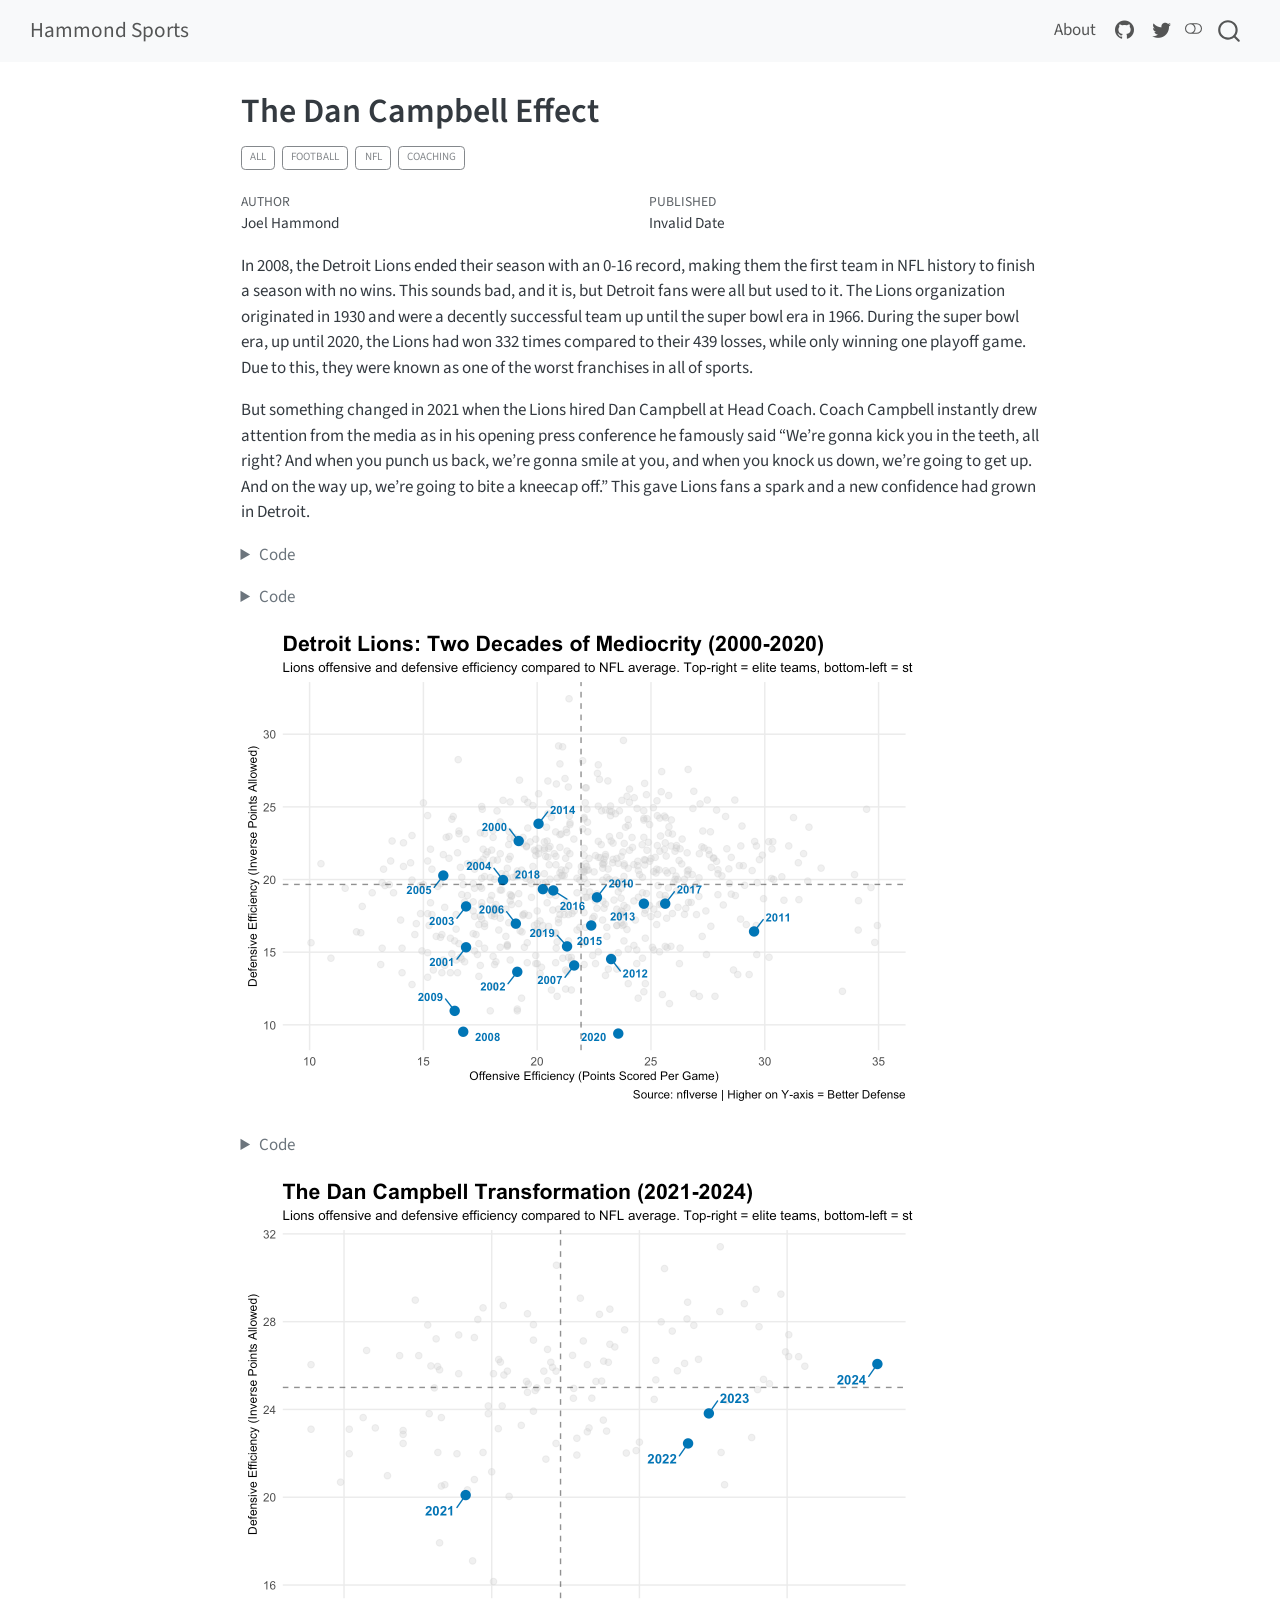
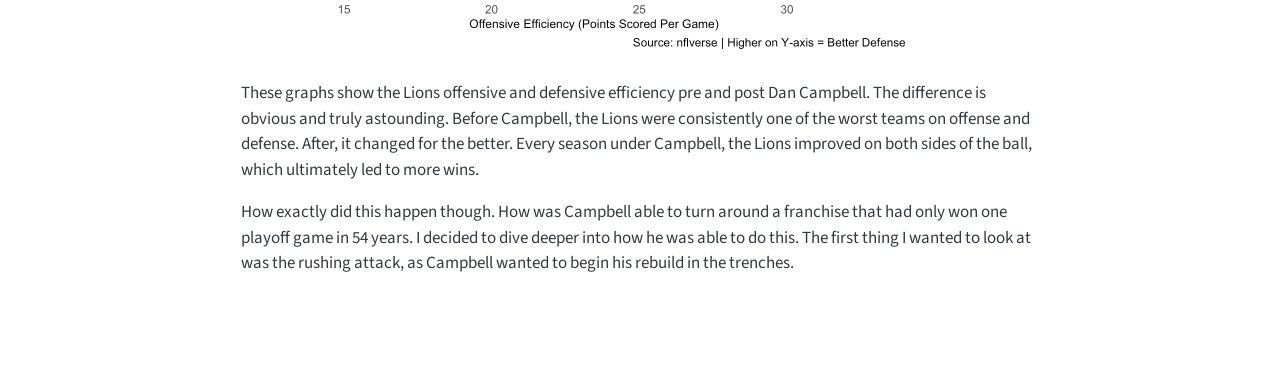
==== commit 64064415: "DanTest3" ====
--- a/posts/DetroitLions/index.html
+++ b/posts/DetroitLions/index.html
@@ -198,178 +198,157 @@
 <div class="cell">
 <details class="code-fold">
 <summary>Code</summary>
-<div class="sourceCode cell-code" id="cb1"><pre class="sourceCode r code-with-copy"><code class="sourceCode r"><span id="cb1-1"><a href="#cb1-1" aria-hidden="true" tabindex="-1"></a><span class="fu">library</span>(tidyverse)</span></code><button title="Copy to Clipboard" class="code-copy-button"><i class="bi"></i></button></pre></div>
+<div class="sourceCode cell-code" id="cb1"><pre class="sourceCode r code-with-copy"><code class="sourceCode r"><span id="cb1-1"><a href="#cb1-1" aria-hidden="true" tabindex="-1"></a><span class="fu">library</span>(tidyverse)</span>
+<span id="cb1-2"><a href="#cb1-2" aria-hidden="true" tabindex="-1"></a><span class="fu">library</span>(nflverse)</span>
+<span id="cb1-3"><a href="#cb1-3" aria-hidden="true" tabindex="-1"></a><span class="fu">library</span>(ggrepel)  <span class="co"># For non-overlapping labels</span></span>
+<span id="cb1-4"><a href="#cb1-4" aria-hidden="true" tabindex="-1"></a></span>
+<span id="cb1-5"><a href="#cb1-5" aria-hidden="true" tabindex="-1"></a><span class="co"># Load schedules data for all seasons</span></span>
+<span id="cb1-6"><a href="#cb1-6" aria-hidden="true" tabindex="-1"></a>pre_campbell <span class="ot">&lt;-</span> <span class="fu">load_schedules</span>(<span class="dv">2000</span><span class="sc">:</span><span class="dv">2020</span>)</span>
+<span id="cb1-7"><a href="#cb1-7" aria-hidden="true" tabindex="-1"></a>campbell_era <span class="ot">&lt;-</span> <span class="fu">load_schedules</span>(<span class="dv">2021</span><span class="sc">:</span><span class="dv">2024</span>)</span></code><button title="Copy to Clipboard" class="code-copy-button"><i class="bi"></i></button></pre></div>
 </details>
-<div class="cell-output cell-output-stderr">
-<pre><code>── Attaching core tidyverse packages ──────────────────────── tidyverse 2.0.0 ──
-✔ dplyr     1.1.4     ✔ readr     2.1.5
-✔ forcats   1.0.0     ✔ stringr   1.5.1
-✔ ggplot2   4.0.0     ✔ tibble    3.2.1
-✔ lubridate 1.9.4     ✔ tidyr     1.3.1
-✔ purrr     1.1.0     
-── Conflicts ────────────────────────────────────────── tidyverse_conflicts() ──
-✖ dplyr::filter() masks stats::filter()
-✖ dplyr::lag()    masks stats::lag()
-ℹ Use the conflicted package (&lt;http://conflicted.r-lib.org/&gt;) to force all conflicts to become errors</code></pre>
 </div>
+<div class="cell">
 <details class="code-fold">
 <summary>Code</summary>
-<div class="sourceCode cell-code" id="cb3"><pre class="sourceCode r code-with-copy"><code class="sourceCode r"><span id="cb3-1"><a href="#cb3-1" aria-hidden="true" tabindex="-1"></a><span class="fu">library</span>(nflverse)</span></code><button title="Copy to Clipboard" class="code-copy-button"><i class="bi"></i></button></pre></div>
-</details>
-<div class="cell-output cell-output-stderr">
-<pre><code>── Attaching packages ──────────────────────────────────────── nflverse 1.0.3 ──
-✔ nflfastR 5.1.0     ✔ nflreadr 1.5.0
-✔ nflseedR 2.0.1     ✔ nflplotR 1.5.0
-✔ nfl4th   1.0.4     
-──────────────────────────────────────────────────────────────── Ready to go! ──</code></pre>
-</div>
-<details class="code-fold">
-<summary>Code</summary>
-<div class="sourceCode cell-code" id="cb5"><pre class="sourceCode r code-with-copy"><code class="sourceCode r"><span id="cb5-1"><a href="#cb5-1" aria-hidden="true" tabindex="-1"></a><span class="fu">library</span>(ggrepel)  <span class="co"># For non-overlapping labels</span></span>
-<span id="cb5-2"><a href="#cb5-2" aria-hidden="true" tabindex="-1"></a></span>
-<span id="cb5-3"><a href="#cb5-3" aria-hidden="true" tabindex="-1"></a><span class="co"># Load schedules data for all seasons</span></span>
-<span id="cb5-4"><a href="#cb5-4" aria-hidden="true" tabindex="-1"></a>pre_campbell <span class="ot">&lt;-</span> <span class="fu">load_schedules</span>(<span class="dv">2000</span><span class="sc">:</span><span class="dv">2020</span>)</span>
-<span id="cb5-5"><a href="#cb5-5" aria-hidden="true" tabindex="-1"></a>campbell_era <span class="ot">&lt;-</span> <span class="fu">load_schedules</span>(<span class="dv">2021</span><span class="sc">:</span><span class="dv">2024</span>)</span>
-<span id="cb5-6"><a href="#cb5-6" aria-hidden="true" tabindex="-1"></a></span>
-<span id="cb5-7"><a href="#cb5-7" aria-hidden="true" tabindex="-1"></a><span class="co"># Function to calculate offensive and defensive efficiency</span></span>
-<span id="cb5-8"><a href="#cb5-8" aria-hidden="true" tabindex="-1"></a>calculate_efficiency <span class="ot">&lt;-</span> <span class="cf">function</span>(schedules_data) {</span>
-<span id="cb5-9"><a href="#cb5-9" aria-hidden="true" tabindex="-1"></a>  <span class="co"># Home team stats</span></span>
-<span id="cb5-10"><a href="#cb5-10" aria-hidden="true" tabindex="-1"></a>  home_stats <span class="ot">&lt;-</span> schedules_data <span class="sc">|&gt;</span></span>
-<span id="cb5-11"><a href="#cb5-11" aria-hidden="true" tabindex="-1"></a>    <span class="fu">select</span>(season, <span class="at">team =</span> home_team, </span>
-<span id="cb5-12"><a href="#cb5-12" aria-hidden="true" tabindex="-1"></a>           <span class="at">points_scored =</span> home_score, </span>
-<span id="cb5-13"><a href="#cb5-13" aria-hidden="true" tabindex="-1"></a>           <span class="at">points_allowed =</span> away_score) <span class="sc">|&gt;</span></span>
-<span id="cb5-14"><a href="#cb5-14" aria-hidden="true" tabindex="-1"></a>    <span class="fu">filter</span>(<span class="sc">!</span><span class="fu">is.na</span>(points_scored))</span>
-<span id="cb5-15"><a href="#cb5-15" aria-hidden="true" tabindex="-1"></a>  </span>
-<span id="cb5-16"><a href="#cb5-16" aria-hidden="true" tabindex="-1"></a>  <span class="co"># Away team stats</span></span>
-<span id="cb5-17"><a href="#cb5-17" aria-hidden="true" tabindex="-1"></a>  away_stats <span class="ot">&lt;-</span> schedules_data <span class="sc">|&gt;</span></span>
-<span id="cb5-18"><a href="#cb5-18" aria-hidden="true" tabindex="-1"></a>    <span class="fu">select</span>(season, <span class="at">team =</span> away_team, </span>
-<span id="cb5-19"><a href="#cb5-19" aria-hidden="true" tabindex="-1"></a>           <span class="at">points_scored =</span> away_score, </span>
-<span id="cb5-20"><a href="#cb5-20" aria-hidden="true" tabindex="-1"></a>           <span class="at">points_allowed =</span> home_score) <span class="sc">|&gt;</span></span>
-<span id="cb5-21"><a href="#cb5-21" aria-hidden="true" tabindex="-1"></a>    <span class="fu">filter</span>(<span class="sc">!</span><span class="fu">is.na</span>(points_scored))</span>
-<span id="cb5-22"><a href="#cb5-22" aria-hidden="true" tabindex="-1"></a>  </span>
-<span id="cb5-23"><a href="#cb5-23" aria-hidden="true" tabindex="-1"></a>  <span class="co"># Combine and calculate season averages</span></span>
-<span id="cb5-24"><a href="#cb5-24" aria-hidden="true" tabindex="-1"></a>  combined_stats <span class="ot">&lt;-</span> <span class="fu">bind_rows</span>(home_stats, away_stats) <span class="sc">|&gt;</span></span>
-<span id="cb5-25"><a href="#cb5-25" aria-hidden="true" tabindex="-1"></a>    <span class="fu">group_by</span>(season, team) <span class="sc">|&gt;</span></span>
-<span id="cb5-26"><a href="#cb5-26" aria-hidden="true" tabindex="-1"></a>    <span class="fu">summarise</span>(</span>
-<span id="cb5-27"><a href="#cb5-27" aria-hidden="true" tabindex="-1"></a>      <span class="at">offensive_efficiency =</span> <span class="fu">mean</span>(points_scored, <span class="at">na.rm =</span> <span class="cn">TRUE</span>),</span>
-<span id="cb5-28"><a href="#cb5-28" aria-hidden="true" tabindex="-1"></a>      <span class="at">points_allowed =</span> <span class="fu">mean</span>(points_allowed, <span class="at">na.rm =</span> <span class="cn">TRUE</span>),</span>
-<span id="cb5-29"><a href="#cb5-29" aria-hidden="true" tabindex="-1"></a>      <span class="at">.groups =</span> <span class="st">"drop"</span></span>
-<span id="cb5-30"><a href="#cb5-30" aria-hidden="true" tabindex="-1"></a>    ) <span class="sc">|&gt;</span></span>
-<span id="cb5-31"><a href="#cb5-31" aria-hidden="true" tabindex="-1"></a>    <span class="fu">mutate</span>(</span>
-<span id="cb5-32"><a href="#cb5-32" aria-hidden="true" tabindex="-1"></a>      <span class="co"># Flip defensive efficiency: higher = better (inverse of points allowed)</span></span>
-<span id="cb5-33"><a href="#cb5-33" aria-hidden="true" tabindex="-1"></a>      <span class="at">defensive_efficiency =</span> <span class="fu">max</span>(points_allowed) <span class="sc">-</span> points_allowed <span class="sc">+</span> <span class="fu">min</span>(points_allowed)</span>
-<span id="cb5-34"><a href="#cb5-34" aria-hidden="true" tabindex="-1"></a>    )</span>
-<span id="cb5-35"><a href="#cb5-35" aria-hidden="true" tabindex="-1"></a>  </span>
-<span id="cb5-36"><a href="#cb5-36" aria-hidden="true" tabindex="-1"></a>  <span class="fu">return</span>(combined_stats)</span>
-<span id="cb5-37"><a href="#cb5-37" aria-hidden="true" tabindex="-1"></a>}</span>
-<span id="cb5-38"><a href="#cb5-38" aria-hidden="true" tabindex="-1"></a></span>
-<span id="cb5-39"><a href="#cb5-39" aria-hidden="true" tabindex="-1"></a><span class="co"># Calculate for both eras</span></span>
-<span id="cb5-40"><a href="#cb5-40" aria-hidden="true" tabindex="-1"></a>pre_campbell_stats <span class="ot">&lt;-</span> <span class="fu">calculate_efficiency</span>(pre_campbell)</span>
-<span id="cb5-41"><a href="#cb5-41" aria-hidden="true" tabindex="-1"></a>campbell_stats <span class="ot">&lt;-</span> <span class="fu">calculate_efficiency</span>(campbell_era)</span>
-<span id="cb5-42"><a href="#cb5-42" aria-hidden="true" tabindex="-1"></a></span>
-<span id="cb5-43"><a href="#cb5-43" aria-hidden="true" tabindex="-1"></a><span class="co"># Create highlight datasets for Lions</span></span>
-<span id="cb5-44"><a href="#cb5-44" aria-hidden="true" tabindex="-1"></a>lions_pre <span class="ot">&lt;-</span> pre_campbell_stats <span class="sc">|&gt;</span> <span class="fu">filter</span>(team <span class="sc">==</span> <span class="st">"DET"</span>)</span>
-<span id="cb5-45"><a href="#cb5-45" aria-hidden="true" tabindex="-1"></a>lions_campbell <span class="ot">&lt;-</span> campbell_stats <span class="sc">|&gt;</span> <span class="fu">filter</span>(team <span class="sc">==</span> <span class="st">"DET"</span>)</span>
-<span id="cb5-46"><a href="#cb5-46" aria-hidden="true" tabindex="-1"></a></span>
-<span id="cb5-47"><a href="#cb5-47" aria-hidden="true" tabindex="-1"></a><span class="co"># Graph 1: Pre-Campbell Era (2000-2020)</span></span>
-<span id="cb5-48"><a href="#cb5-48" aria-hidden="true" tabindex="-1"></a><span class="fu">ggplot</span>() <span class="sc">+</span></span>
-<span id="cb5-49"><a href="#cb5-49" aria-hidden="true" tabindex="-1"></a>  <span class="fu">geom_point</span>(</span>
-<span id="cb5-50"><a href="#cb5-50" aria-hidden="true" tabindex="-1"></a>    <span class="at">data =</span> pre_campbell_stats,</span>
-<span id="cb5-51"><a href="#cb5-51" aria-hidden="true" tabindex="-1"></a>    <span class="fu">aes</span>(<span class="at">x =</span> offensive_efficiency, <span class="at">y =</span> defensive_efficiency),</span>
-<span id="cb5-52"><a href="#cb5-52" aria-hidden="true" tabindex="-1"></a>    <span class="at">color =</span> <span class="st">"grey80"</span>,</span>
-<span id="cb5-53"><a href="#cb5-53" aria-hidden="true" tabindex="-1"></a>    <span class="at">alpha =</span> <span class="fl">0.3</span>,</span>
-<span id="cb5-54"><a href="#cb5-54" aria-hidden="true" tabindex="-1"></a>    <span class="at">size =</span> <span class="dv">2</span></span>
-<span id="cb5-55"><a href="#cb5-55" aria-hidden="true" tabindex="-1"></a>  ) <span class="sc">+</span></span>
-<span id="cb5-56"><a href="#cb5-56" aria-hidden="true" tabindex="-1"></a>  <span class="fu">geom_point</span>(</span>
-<span id="cb5-57"><a href="#cb5-57" aria-hidden="true" tabindex="-1"></a>    <span class="at">data =</span> lions_pre,</span>
-<span id="cb5-58"><a href="#cb5-58" aria-hidden="true" tabindex="-1"></a>    <span class="fu">aes</span>(<span class="at">x =</span> offensive_efficiency, <span class="at">y =</span> defensive_efficiency),</span>
-<span id="cb5-59"><a href="#cb5-59" aria-hidden="true" tabindex="-1"></a>    <span class="at">color =</span> <span class="st">"#0076B6"</span>,</span>
-<span id="cb5-60"><a href="#cb5-60" aria-hidden="true" tabindex="-1"></a>    <span class="at">size =</span> <span class="dv">3</span></span>
-<span id="cb5-61"><a href="#cb5-61" aria-hidden="true" tabindex="-1"></a>  ) <span class="sc">+</span></span>
-<span id="cb5-62"><a href="#cb5-62" aria-hidden="true" tabindex="-1"></a>  <span class="fu">geom_text_repel</span>(</span>
-<span id="cb5-63"><a href="#cb5-63" aria-hidden="true" tabindex="-1"></a>    <span class="at">data =</span> lions_pre,</span>
-<span id="cb5-64"><a href="#cb5-64" aria-hidden="true" tabindex="-1"></a>    <span class="fu">aes</span>(<span class="at">x =</span> offensive_efficiency, <span class="at">y =</span> defensive_efficiency, <span class="at">label =</span> season),</span>
-<span id="cb5-65"><a href="#cb5-65" aria-hidden="true" tabindex="-1"></a>    <span class="at">color =</span> <span class="st">"#0076B6"</span>,</span>
-<span id="cb5-66"><a href="#cb5-66" aria-hidden="true" tabindex="-1"></a>    <span class="at">size =</span> <span class="dv">3</span>,</span>
-<span id="cb5-67"><a href="#cb5-67" aria-hidden="true" tabindex="-1"></a>    <span class="at">fontface =</span> <span class="st">"bold"</span>,</span>
-<span id="cb5-68"><a href="#cb5-68" aria-hidden="true" tabindex="-1"></a>    <span class="at">box.padding =</span> <span class="fl">0.5</span>,</span>
-<span id="cb5-69"><a href="#cb5-69" aria-hidden="true" tabindex="-1"></a>    <span class="at">point.padding =</span> <span class="fl">0.3</span></span>
-<span id="cb5-70"><a href="#cb5-70" aria-hidden="true" tabindex="-1"></a>  ) <span class="sc">+</span></span>
-<span id="cb5-71"><a href="#cb5-71" aria-hidden="true" tabindex="-1"></a>  <span class="fu">geom_hline</span>(<span class="at">yintercept =</span> <span class="fu">mean</span>(pre_campbell_stats<span class="sc">$</span>defensive_efficiency), </span>
-<span id="cb5-72"><a href="#cb5-72" aria-hidden="true" tabindex="-1"></a>             <span class="at">linetype =</span> <span class="st">"dashed"</span>, <span class="at">color =</span> <span class="st">"black"</span>, <span class="at">alpha =</span> <span class="fl">0.5</span>) <span class="sc">+</span></span>
-<span id="cb5-73"><a href="#cb5-73" aria-hidden="true" tabindex="-1"></a>  <span class="fu">geom_vline</span>(<span class="at">xintercept =</span> <span class="fu">mean</span>(pre_campbell_stats<span class="sc">$</span>offensive_efficiency), </span>
-<span id="cb5-74"><a href="#cb5-74" aria-hidden="true" tabindex="-1"></a>             <span class="at">linetype =</span> <span class="st">"dashed"</span>, <span class="at">color =</span> <span class="st">"black"</span>, <span class="at">alpha =</span> <span class="fl">0.5</span>) <span class="sc">+</span></span>
-<span id="cb5-75"><a href="#cb5-75" aria-hidden="true" tabindex="-1"></a>  <span class="fu">labs</span>(</span>
-<span id="cb5-76"><a href="#cb5-76" aria-hidden="true" tabindex="-1"></a>    <span class="at">title =</span> <span class="st">"Detroit Lions: Two Decades of Mediocrity (2000-2020)"</span>,</span>
-<span id="cb5-77"><a href="#cb5-77" aria-hidden="true" tabindex="-1"></a>    <span class="at">subtitle =</span> <span class="st">"Lions offensive and defensive efficiency compared to NFL average. Top-right = elite teams, bottom-left = struggling teams."</span>,</span>
-<span id="cb5-78"><a href="#cb5-78" aria-hidden="true" tabindex="-1"></a>    <span class="at">x =</span> <span class="st">"Offensive Efficiency (Points Scored Per Game)"</span>,</span>
-<span id="cb5-79"><a href="#cb5-79" aria-hidden="true" tabindex="-1"></a>    <span class="at">y =</span> <span class="st">"Defensive Efficiency (Inverse Points Allowed)"</span>,</span>
-<span id="cb5-80"><a href="#cb5-80" aria-hidden="true" tabindex="-1"></a>    <span class="at">caption =</span> <span class="st">"Source: nflverse | Higher on Y-axis = Better Defense"</span></span>
-<span id="cb5-81"><a href="#cb5-81" aria-hidden="true" tabindex="-1"></a>  ) <span class="sc">+</span></span>
-<span id="cb5-82"><a href="#cb5-82" aria-hidden="true" tabindex="-1"></a>  <span class="fu">theme_minimal</span>() <span class="sc">+</span></span>
-<span id="cb5-83"><a href="#cb5-83" aria-hidden="true" tabindex="-1"></a>  <span class="fu">theme</span>(</span>
-<span id="cb5-84"><a href="#cb5-84" aria-hidden="true" tabindex="-1"></a>    <span class="at">plot.title =</span> <span class="fu">element_text</span>(<span class="at">size =</span> <span class="dv">16</span>, <span class="at">face =</span> <span class="st">"bold"</span>),</span>
-<span id="cb5-85"><a href="#cb5-85" aria-hidden="true" tabindex="-1"></a>    <span class="at">plot.subtitle =</span> <span class="fu">element_text</span>(<span class="at">size =</span> <span class="dv">10</span>),</span>
-<span id="cb5-86"><a href="#cb5-86" aria-hidden="true" tabindex="-1"></a>    <span class="at">axis.title =</span> <span class="fu">element_text</span>(<span class="at">size =</span> <span class="dv">9</span>),</span>
-<span id="cb5-87"><a href="#cb5-87" aria-hidden="true" tabindex="-1"></a>    <span class="at">panel.grid.minor =</span> <span class="fu">element_blank</span>()</span>
-<span id="cb5-88"><a href="#cb5-88" aria-hidden="true" tabindex="-1"></a>  )</span></code><button title="Copy to Clipboard" class="code-copy-button"><i class="bi"></i></button></pre></div>
+<div class="sourceCode cell-code" id="cb2"><pre class="sourceCode r code-with-copy"><code class="sourceCode r"><span id="cb2-1"><a href="#cb2-1" aria-hidden="true" tabindex="-1"></a><span class="co"># Function to calculate offensive and defensive efficiency</span></span>
+<span id="cb2-2"><a href="#cb2-2" aria-hidden="true" tabindex="-1"></a>calculate_efficiency <span class="ot">&lt;-</span> <span class="cf">function</span>(schedules_data) {</span>
+<span id="cb2-3"><a href="#cb2-3" aria-hidden="true" tabindex="-1"></a>  <span class="co"># Home team stats</span></span>
+<span id="cb2-4"><a href="#cb2-4" aria-hidden="true" tabindex="-1"></a>  home_stats <span class="ot">&lt;-</span> schedules_data <span class="sc">|&gt;</span></span>
+<span id="cb2-5"><a href="#cb2-5" aria-hidden="true" tabindex="-1"></a>    <span class="fu">select</span>(season, <span class="at">team =</span> home_team, </span>
+<span id="cb2-6"><a href="#cb2-6" aria-hidden="true" tabindex="-1"></a>           <span class="at">points_scored =</span> home_score, </span>
+<span id="cb2-7"><a href="#cb2-7" aria-hidden="true" tabindex="-1"></a>           <span class="at">points_allowed =</span> away_score) <span class="sc">|&gt;</span></span>
+<span id="cb2-8"><a href="#cb2-8" aria-hidden="true" tabindex="-1"></a>    <span class="fu">filter</span>(<span class="sc">!</span><span class="fu">is.na</span>(points_scored))</span>
+<span id="cb2-9"><a href="#cb2-9" aria-hidden="true" tabindex="-1"></a>  </span>
+<span id="cb2-10"><a href="#cb2-10" aria-hidden="true" tabindex="-1"></a>  <span class="co"># Away team stats</span></span>
+<span id="cb2-11"><a href="#cb2-11" aria-hidden="true" tabindex="-1"></a>  away_stats <span class="ot">&lt;-</span> schedules_data <span class="sc">|&gt;</span></span>
+<span id="cb2-12"><a href="#cb2-12" aria-hidden="true" tabindex="-1"></a>    <span class="fu">select</span>(season, <span class="at">team =</span> away_team, </span>
+<span id="cb2-13"><a href="#cb2-13" aria-hidden="true" tabindex="-1"></a>           <span class="at">points_scored =</span> away_score, </span>
+<span id="cb2-14"><a href="#cb2-14" aria-hidden="true" tabindex="-1"></a>           <span class="at">points_allowed =</span> home_score) <span class="sc">|&gt;</span></span>
+<span id="cb2-15"><a href="#cb2-15" aria-hidden="true" tabindex="-1"></a>    <span class="fu">filter</span>(<span class="sc">!</span><span class="fu">is.na</span>(points_scored))</span>
+<span id="cb2-16"><a href="#cb2-16" aria-hidden="true" tabindex="-1"></a>  </span>
+<span id="cb2-17"><a href="#cb2-17" aria-hidden="true" tabindex="-1"></a>  <span class="co"># Combine and calculate season averages</span></span>
+<span id="cb2-18"><a href="#cb2-18" aria-hidden="true" tabindex="-1"></a>  combined_stats <span class="ot">&lt;-</span> <span class="fu">bind_rows</span>(home_stats, away_stats) <span class="sc">|&gt;</span></span>
+<span id="cb2-19"><a href="#cb2-19" aria-hidden="true" tabindex="-1"></a>    <span class="fu">group_by</span>(season, team) <span class="sc">|&gt;</span></span>
+<span id="cb2-20"><a href="#cb2-20" aria-hidden="true" tabindex="-1"></a>    <span class="fu">summarise</span>(</span>
+<span id="cb2-21"><a href="#cb2-21" aria-hidden="true" tabindex="-1"></a>      <span class="at">offensive_efficiency =</span> <span class="fu">mean</span>(points_scored, <span class="at">na.rm =</span> <span class="cn">TRUE</span>),</span>
+<span id="cb2-22"><a href="#cb2-22" aria-hidden="true" tabindex="-1"></a>      <span class="at">points_allowed =</span> <span class="fu">mean</span>(points_allowed, <span class="at">na.rm =</span> <span class="cn">TRUE</span>),</span>
+<span id="cb2-23"><a href="#cb2-23" aria-hidden="true" tabindex="-1"></a>      <span class="at">.groups =</span> <span class="st">"drop"</span></span>
+<span id="cb2-24"><a href="#cb2-24" aria-hidden="true" tabindex="-1"></a>    ) <span class="sc">|&gt;</span></span>
+<span id="cb2-25"><a href="#cb2-25" aria-hidden="true" tabindex="-1"></a>    <span class="fu">mutate</span>(</span>
+<span id="cb2-26"><a href="#cb2-26" aria-hidden="true" tabindex="-1"></a>      <span class="co"># Flip defensive efficiency: higher = better (inverse of points allowed)</span></span>
+<span id="cb2-27"><a href="#cb2-27" aria-hidden="true" tabindex="-1"></a>      <span class="at">defensive_efficiency =</span> <span class="fu">max</span>(points_allowed) <span class="sc">-</span> points_allowed <span class="sc">+</span> <span class="fu">min</span>(points_allowed)</span>
+<span id="cb2-28"><a href="#cb2-28" aria-hidden="true" tabindex="-1"></a>    )</span>
+<span id="cb2-29"><a href="#cb2-29" aria-hidden="true" tabindex="-1"></a>  </span>
+<span id="cb2-30"><a href="#cb2-30" aria-hidden="true" tabindex="-1"></a>  <span class="fu">return</span>(combined_stats)</span>
+<span id="cb2-31"><a href="#cb2-31" aria-hidden="true" tabindex="-1"></a>}</span>
+<span id="cb2-32"><a href="#cb2-32" aria-hidden="true" tabindex="-1"></a></span>
+<span id="cb2-33"><a href="#cb2-33" aria-hidden="true" tabindex="-1"></a><span class="co"># Calculate for both eras</span></span>
+<span id="cb2-34"><a href="#cb2-34" aria-hidden="true" tabindex="-1"></a>pre_campbell_stats <span class="ot">&lt;-</span> <span class="fu">calculate_efficiency</span>(pre_campbell)</span>
+<span id="cb2-35"><a href="#cb2-35" aria-hidden="true" tabindex="-1"></a>campbell_stats <span class="ot">&lt;-</span> <span class="fu">calculate_efficiency</span>(campbell_era)</span>
+<span id="cb2-36"><a href="#cb2-36" aria-hidden="true" tabindex="-1"></a></span>
+<span id="cb2-37"><a href="#cb2-37" aria-hidden="true" tabindex="-1"></a><span class="co"># Create highlight datasets for Lions</span></span>
+<span id="cb2-38"><a href="#cb2-38" aria-hidden="true" tabindex="-1"></a>lions_pre <span class="ot">&lt;-</span> pre_campbell_stats <span class="sc">|&gt;</span> <span class="fu">filter</span>(team <span class="sc">==</span> <span class="st">"DET"</span>)</span>
+<span id="cb2-39"><a href="#cb2-39" aria-hidden="true" tabindex="-1"></a>lions_campbell <span class="ot">&lt;-</span> campbell_stats <span class="sc">|&gt;</span> <span class="fu">filter</span>(team <span class="sc">==</span> <span class="st">"DET"</span>)</span>
+<span id="cb2-40"><a href="#cb2-40" aria-hidden="true" tabindex="-1"></a></span>
+<span id="cb2-41"><a href="#cb2-41" aria-hidden="true" tabindex="-1"></a><span class="co"># Graph 1: Pre-Campbell Era (2000-2020)</span></span>
+<span id="cb2-42"><a href="#cb2-42" aria-hidden="true" tabindex="-1"></a><span class="fu">ggplot</span>() <span class="sc">+</span></span>
+<span id="cb2-43"><a href="#cb2-43" aria-hidden="true" tabindex="-1"></a>  <span class="fu">geom_point</span>(</span>
+<span id="cb2-44"><a href="#cb2-44" aria-hidden="true" tabindex="-1"></a>    <span class="at">data =</span> pre_campbell_stats,</span>
+<span id="cb2-45"><a href="#cb2-45" aria-hidden="true" tabindex="-1"></a>    <span class="fu">aes</span>(<span class="at">x =</span> offensive_efficiency, <span class="at">y =</span> defensive_efficiency),</span>
+<span id="cb2-46"><a href="#cb2-46" aria-hidden="true" tabindex="-1"></a>    <span class="at">color =</span> <span class="st">"grey80"</span>,</span>
+<span id="cb2-47"><a href="#cb2-47" aria-hidden="true" tabindex="-1"></a>    <span class="at">alpha =</span> <span class="fl">0.3</span>,</span>
+<span id="cb2-48"><a href="#cb2-48" aria-hidden="true" tabindex="-1"></a>    <span class="at">size =</span> <span class="dv">2</span></span>
+<span id="cb2-49"><a href="#cb2-49" aria-hidden="true" tabindex="-1"></a>  ) <span class="sc">+</span></span>
+<span id="cb2-50"><a href="#cb2-50" aria-hidden="true" tabindex="-1"></a>  <span class="fu">geom_point</span>(</span>
+<span id="cb2-51"><a href="#cb2-51" aria-hidden="true" tabindex="-1"></a>    <span class="at">data =</span> lions_pre,</span>
+<span id="cb2-52"><a href="#cb2-52" aria-hidden="true" tabindex="-1"></a>    <span class="fu">aes</span>(<span class="at">x =</span> offensive_efficiency, <span class="at">y =</span> defensive_efficiency),</span>
+<span id="cb2-53"><a href="#cb2-53" aria-hidden="true" tabindex="-1"></a>    <span class="at">color =</span> <span class="st">"#0076B6"</span>,</span>
+<span id="cb2-54"><a href="#cb2-54" aria-hidden="true" tabindex="-1"></a>    <span class="at">size =</span> <span class="dv">3</span></span>
+<span id="cb2-55"><a href="#cb2-55" aria-hidden="true" tabindex="-1"></a>  ) <span class="sc">+</span></span>
+<span id="cb2-56"><a href="#cb2-56" aria-hidden="true" tabindex="-1"></a>  <span class="fu">geom_text_repel</span>(</span>
+<span id="cb2-57"><a href="#cb2-57" aria-hidden="true" tabindex="-1"></a>    <span class="at">data =</span> lions_pre,</span>
+<span id="cb2-58"><a href="#cb2-58" aria-hidden="true" tabindex="-1"></a>    <span class="fu">aes</span>(<span class="at">x =</span> offensive_efficiency, <span class="at">y =</span> defensive_efficiency, <span class="at">label =</span> season),</span>
+<span id="cb2-59"><a href="#cb2-59" aria-hidden="true" tabindex="-1"></a>    <span class="at">color =</span> <span class="st">"#0076B6"</span>,</span>
+<span id="cb2-60"><a href="#cb2-60" aria-hidden="true" tabindex="-1"></a>    <span class="at">size =</span> <span class="dv">3</span>,</span>
+<span id="cb2-61"><a href="#cb2-61" aria-hidden="true" tabindex="-1"></a>    <span class="at">fontface =</span> <span class="st">"bold"</span>,</span>
+<span id="cb2-62"><a href="#cb2-62" aria-hidden="true" tabindex="-1"></a>    <span class="at">box.padding =</span> <span class="fl">0.5</span>,</span>
+<span id="cb2-63"><a href="#cb2-63" aria-hidden="true" tabindex="-1"></a>    <span class="at">point.padding =</span> <span class="fl">0.3</span></span>
+<span id="cb2-64"><a href="#cb2-64" aria-hidden="true" tabindex="-1"></a>  ) <span class="sc">+</span></span>
+<span id="cb2-65"><a href="#cb2-65" aria-hidden="true" tabindex="-1"></a>  <span class="fu">geom_hline</span>(<span class="at">yintercept =</span> <span class="fu">mean</span>(pre_campbell_stats<span class="sc">$</span>defensive_efficiency), </span>
+<span id="cb2-66"><a href="#cb2-66" aria-hidden="true" tabindex="-1"></a>             <span class="at">linetype =</span> <span class="st">"dashed"</span>, <span class="at">color =</span> <span class="st">"black"</span>, <span class="at">alpha =</span> <span class="fl">0.5</span>) <span class="sc">+</span></span>
+<span id="cb2-67"><a href="#cb2-67" aria-hidden="true" tabindex="-1"></a>  <span class="fu">geom_vline</span>(<span class="at">xintercept =</span> <span class="fu">mean</span>(pre_campbell_stats<span class="sc">$</span>offensive_efficiency), </span>
+<span id="cb2-68"><a href="#cb2-68" aria-hidden="true" tabindex="-1"></a>             <span class="at">linetype =</span> <span class="st">"dashed"</span>, <span class="at">color =</span> <span class="st">"black"</span>, <span class="at">alpha =</span> <span class="fl">0.5</span>) <span class="sc">+</span></span>
+<span id="cb2-69"><a href="#cb2-69" aria-hidden="true" tabindex="-1"></a>  <span class="fu">labs</span>(</span>
+<span id="cb2-70"><a href="#cb2-70" aria-hidden="true" tabindex="-1"></a>    <span class="at">title =</span> <span class="st">"Detroit Lions: Two Decades of Mediocrity (2000-2020)"</span>,</span>
+<span id="cb2-71"><a href="#cb2-71" aria-hidden="true" tabindex="-1"></a>    <span class="at">subtitle =</span> <span class="st">"Lions offensive and defensive efficiency compared to NFL average. Top-right = elite teams, bottom-left = struggling teams."</span>,</span>
+<span id="cb2-72"><a href="#cb2-72" aria-hidden="true" tabindex="-1"></a>    <span class="at">x =</span> <span class="st">"Offensive Efficiency (Points Scored Per Game)"</span>,</span>
+<span id="cb2-73"><a href="#cb2-73" aria-hidden="true" tabindex="-1"></a>    <span class="at">y =</span> <span class="st">"Defensive Efficiency (Inverse Points Allowed)"</span>,</span>
+<span id="cb2-74"><a href="#cb2-74" aria-hidden="true" tabindex="-1"></a>    <span class="at">caption =</span> <span class="st">"Source: nflverse | Higher on Y-axis = Better Defense"</span></span>
+<span id="cb2-75"><a href="#cb2-75" aria-hidden="true" tabindex="-1"></a>  ) <span class="sc">+</span></span>
+<span id="cb2-76"><a href="#cb2-76" aria-hidden="true" tabindex="-1"></a>  <span class="fu">theme_minimal</span>() <span class="sc">+</span></span>
+<span id="cb2-77"><a href="#cb2-77" aria-hidden="true" tabindex="-1"></a>  <span class="fu">theme</span>(</span>
+<span id="cb2-78"><a href="#cb2-78" aria-hidden="true" tabindex="-1"></a>    <span class="at">plot.title =</span> <span class="fu">element_text</span>(<span class="at">size =</span> <span class="dv">16</span>, <span class="at">face =</span> <span class="st">"bold"</span>),</span>
+<span id="cb2-79"><a href="#cb2-79" aria-hidden="true" tabindex="-1"></a>    <span class="at">plot.subtitle =</span> <span class="fu">element_text</span>(<span class="at">size =</span> <span class="dv">10</span>),</span>
+<span id="cb2-80"><a href="#cb2-80" aria-hidden="true" tabindex="-1"></a>    <span class="at">axis.title =</span> <span class="fu">element_text</span>(<span class="at">size =</span> <span class="dv">9</span>),</span>
+<span id="cb2-81"><a href="#cb2-81" aria-hidden="true" tabindex="-1"></a>    <span class="at">panel.grid.minor =</span> <span class="fu">element_blank</span>()</span>
+<span id="cb2-82"><a href="#cb2-82" aria-hidden="true" tabindex="-1"></a>  )</span></code><button title="Copy to Clipboard" class="code-copy-button"><i class="bi"></i></button></pre></div>
 </details>
 <div class="cell-output-display">
 <div>
 <figure class="figure">
-<p><img src="index_files/figure-html/unnamed-chunk-1-1.png" class="img-fluid figure-img" width="672"></p>
+<p><img src="index_files/figure-html/unnamed-chunk-2-1.png" class="img-fluid figure-img" width="672"></p>
 </figure>
 </div>
 </div>
 <details class="code-fold">
 <summary>Code</summary>
-<div class="sourceCode cell-code" id="cb6"><pre class="sourceCode r code-with-copy"><code class="sourceCode r"><span id="cb6-1"><a href="#cb6-1" aria-hidden="true" tabindex="-1"></a><span class="co"># Graph 2: Campbell Era (2021-2024)</span></span>
-<span id="cb6-2"><a href="#cb6-2" aria-hidden="true" tabindex="-1"></a><span class="fu">ggplot</span>() <span class="sc">+</span></span>
-<span id="cb6-3"><a href="#cb6-3" aria-hidden="true" tabindex="-1"></a>  <span class="fu">geom_point</span>(</span>
-<span id="cb6-4"><a href="#cb6-4" aria-hidden="true" tabindex="-1"></a>    <span class="at">data =</span> campbell_stats,</span>
-<span id="cb6-5"><a href="#cb6-5" aria-hidden="true" tabindex="-1"></a>    <span class="fu">aes</span>(<span class="at">x =</span> offensive_efficiency, <span class="at">y =</span> defensive_efficiency),</span>
-<span id="cb6-6"><a href="#cb6-6" aria-hidden="true" tabindex="-1"></a>    <span class="at">color =</span> <span class="st">"grey80"</span>,</span>
-<span id="cb6-7"><a href="#cb6-7" aria-hidden="true" tabindex="-1"></a>    <span class="at">alpha =</span> <span class="fl">0.3</span>,</span>
-<span id="cb6-8"><a href="#cb6-8" aria-hidden="true" tabindex="-1"></a>    <span class="at">size =</span> <span class="dv">2</span></span>
-<span id="cb6-9"><a href="#cb6-9" aria-hidden="true" tabindex="-1"></a>  ) <span class="sc">+</span></span>
-<span id="cb6-10"><a href="#cb6-10" aria-hidden="true" tabindex="-1"></a>  <span class="fu">geom_point</span>(</span>
-<span id="cb6-11"><a href="#cb6-11" aria-hidden="true" tabindex="-1"></a>    <span class="at">data =</span> lions_campbell,</span>
-<span id="cb6-12"><a href="#cb6-12" aria-hidden="true" tabindex="-1"></a>    <span class="fu">aes</span>(<span class="at">x =</span> offensive_efficiency, <span class="at">y =</span> defensive_efficiency),</span>
-<span id="cb6-13"><a href="#cb6-13" aria-hidden="true" tabindex="-1"></a>    <span class="at">color =</span> <span class="st">"#0076B6"</span>,</span>
-<span id="cb6-14"><a href="#cb6-14" aria-hidden="true" tabindex="-1"></a>    <span class="at">size =</span> <span class="dv">3</span></span>
-<span id="cb6-15"><a href="#cb6-15" aria-hidden="true" tabindex="-1"></a>  ) <span class="sc">+</span></span>
-<span id="cb6-16"><a href="#cb6-16" aria-hidden="true" tabindex="-1"></a>  <span class="fu">geom_text_repel</span>(</span>
-<span id="cb6-17"><a href="#cb6-17" aria-hidden="true" tabindex="-1"></a>    <span class="at">data =</span> lions_campbell,</span>
-<span id="cb6-18"><a href="#cb6-18" aria-hidden="true" tabindex="-1"></a>    <span class="fu">aes</span>(<span class="at">x =</span> offensive_efficiency, <span class="at">y =</span> defensive_efficiency, <span class="at">label =</span> season),</span>
-<span id="cb6-19"><a href="#cb6-19" aria-hidden="true" tabindex="-1"></a>    <span class="at">color =</span> <span class="st">"#0076B6"</span>,</span>
-<span id="cb6-20"><a href="#cb6-20" aria-hidden="true" tabindex="-1"></a>    <span class="at">size =</span> <span class="fl">3.5</span>,</span>
-<span id="cb6-21"><a href="#cb6-21" aria-hidden="true" tabindex="-1"></a>    <span class="at">fontface =</span> <span class="st">"bold"</span>,</span>
-<span id="cb6-22"><a href="#cb6-22" aria-hidden="true" tabindex="-1"></a>    <span class="at">box.padding =</span> <span class="fl">0.5</span>,</span>
-<span id="cb6-23"><a href="#cb6-23" aria-hidden="true" tabindex="-1"></a>    <span class="at">point.padding =</span> <span class="fl">0.3</span></span>
-<span id="cb6-24"><a href="#cb6-24" aria-hidden="true" tabindex="-1"></a>  ) <span class="sc">+</span></span>
-<span id="cb6-25"><a href="#cb6-25" aria-hidden="true" tabindex="-1"></a>  <span class="fu">geom_hline</span>(<span class="at">yintercept =</span> <span class="fu">mean</span>(campbell_stats<span class="sc">$</span>defensive_efficiency), </span>
-<span id="cb6-26"><a href="#cb6-26" aria-hidden="true" tabindex="-1"></a>             <span class="at">linetype =</span> <span class="st">"dashed"</span>, <span class="at">color =</span> <span class="st">"black"</span>, <span class="at">alpha =</span> <span class="fl">0.5</span>) <span class="sc">+</span></span>
-<span id="cb6-27"><a href="#cb6-27" aria-hidden="true" tabindex="-1"></a>  <span class="fu">geom_vline</span>(<span class="at">xintercept =</span> <span class="fu">mean</span>(campbell_stats<span class="sc">$</span>offensive_efficiency), </span>
-<span id="cb6-28"><a href="#cb6-28" aria-hidden="true" tabindex="-1"></a>             <span class="at">linetype =</span> <span class="st">"dashed"</span>, <span class="at">color =</span> <span class="st">"black"</span>, <span class="at">alpha =</span> <span class="fl">0.5</span>) <span class="sc">+</span></span>
-<span id="cb6-29"><a href="#cb6-29" aria-hidden="true" tabindex="-1"></a>  <span class="fu">labs</span>(</span>
-<span id="cb6-30"><a href="#cb6-30" aria-hidden="true" tabindex="-1"></a>    <span class="at">title =</span> <span class="st">"The Dan Campbell Transformation (2021-2024)"</span>,</span>
-<span id="cb6-31"><a href="#cb6-31" aria-hidden="true" tabindex="-1"></a>    <span class="at">subtitle =</span> <span class="st">"Lions offensive and defensive efficiency compared to NFL average. Top-right = elite teams, bottom-left = struggling teams."</span>,</span>
-<span id="cb6-32"><a href="#cb6-32" aria-hidden="true" tabindex="-1"></a>    <span class="at">x =</span> <span class="st">"Offensive Efficiency (Points Scored Per Game)"</span>,</span>
-<span id="cb6-33"><a href="#cb6-33" aria-hidden="true" tabindex="-1"></a>    <span class="at">y =</span> <span class="st">"Defensive Efficiency (Inverse Points Allowed)"</span>,</span>
-<span id="cb6-34"><a href="#cb6-34" aria-hidden="true" tabindex="-1"></a>    <span class="at">caption =</span> <span class="st">"Source: nflverse | Higher on Y-axis = Better Defense"</span></span>
-<span id="cb6-35"><a href="#cb6-35" aria-hidden="true" tabindex="-1"></a>  ) <span class="sc">+</span></span>
-<span id="cb6-36"><a href="#cb6-36" aria-hidden="true" tabindex="-1"></a>  <span class="fu">theme_minimal</span>() <span class="sc">+</span></span>
-<span id="cb6-37"><a href="#cb6-37" aria-hidden="true" tabindex="-1"></a>  <span class="fu">theme</span>(</span>
-<span id="cb6-38"><a href="#cb6-38" aria-hidden="true" tabindex="-1"></a>    <span class="at">plot.title =</span> <span class="fu">element_text</span>(<span class="at">size =</span> <span class="dv">16</span>, <span class="at">face =</span> <span class="st">"bold"</span>),</span>
-<span id="cb6-39"><a href="#cb6-39" aria-hidden="true" tabindex="-1"></a>    <span class="at">plot.subtitle =</span> <span class="fu">element_text</span>(<span class="at">size =</span> <span class="dv">10</span>),</span>
-<span id="cb6-40"><a href="#cb6-40" aria-hidden="true" tabindex="-1"></a>    <span class="at">axis.title =</span> <span class="fu">element_text</span>(<span class="at">size =</span> <span class="dv">9</span>),</span>
-<span id="cb6-41"><a href="#cb6-41" aria-hidden="true" tabindex="-1"></a>    <span class="at">panel.grid.minor =</span> <span class="fu">element_blank</span>()</span>
-<span id="cb6-42"><a href="#cb6-42" aria-hidden="true" tabindex="-1"></a>  )</span></code><button title="Copy to Clipboard" class="code-copy-button"><i class="bi"></i></button></pre></div>
+<div class="sourceCode cell-code" id="cb3"><pre class="sourceCode r code-with-copy"><code class="sourceCode r"><span id="cb3-1"><a href="#cb3-1" aria-hidden="true" tabindex="-1"></a><span class="co"># Graph 2: Campbell Era (2021-2024)</span></span>
+<span id="cb3-2"><a href="#cb3-2" aria-hidden="true" tabindex="-1"></a><span class="fu">ggplot</span>() <span class="sc">+</span></span>
+<span id="cb3-3"><a href="#cb3-3" aria-hidden="true" tabindex="-1"></a>  <span class="fu">geom_point</span>(</span>
+<span id="cb3-4"><a href="#cb3-4" aria-hidden="true" tabindex="-1"></a>    <span class="at">data =</span> campbell_stats,</span>
+<span id="cb3-5"><a href="#cb3-5" aria-hidden="true" tabindex="-1"></a>    <span class="fu">aes</span>(<span class="at">x =</span> offensive_efficiency, <span class="at">y =</span> defensive_efficiency),</span>
+<span id="cb3-6"><a href="#cb3-6" aria-hidden="true" tabindex="-1"></a>    <span class="at">color =</span> <span class="st">"grey80"</span>,</span>
+<span id="cb3-7"><a href="#cb3-7" aria-hidden="true" tabindex="-1"></a>    <span class="at">alpha =</span> <span class="fl">0.3</span>,</span>
+<span id="cb3-8"><a href="#cb3-8" aria-hidden="true" tabindex="-1"></a>    <span class="at">size =</span> <span class="dv">2</span></span>
+<span id="cb3-9"><a href="#cb3-9" aria-hidden="true" tabindex="-1"></a>  ) <span class="sc">+</span></span>
+<span id="cb3-10"><a href="#cb3-10" aria-hidden="true" tabindex="-1"></a>  <span class="fu">geom_point</span>(</span>
+<span id="cb3-11"><a href="#cb3-11" aria-hidden="true" tabindex="-1"></a>    <span class="at">data =</span> lions_campbell,</span>
+<span id="cb3-12"><a href="#cb3-12" aria-hidden="true" tabindex="-1"></a>    <span class="fu">aes</span>(<span class="at">x =</span> offensive_efficiency, <span class="at">y =</span> defensive_efficiency),</span>
+<span id="cb3-13"><a href="#cb3-13" aria-hidden="true" tabindex="-1"></a>    <span class="at">color =</span> <span class="st">"#0076B6"</span>,</span>
+<span id="cb3-14"><a href="#cb3-14" aria-hidden="true" tabindex="-1"></a>    <span class="at">size =</span> <span class="dv">3</span></span>
+<span id="cb3-15"><a href="#cb3-15" aria-hidden="true" tabindex="-1"></a>  ) <span class="sc">+</span></span>
+<span id="cb3-16"><a href="#cb3-16" aria-hidden="true" tabindex="-1"></a>  <span class="fu">geom_text_repel</span>(</span>
+<span id="cb3-17"><a href="#cb3-17" aria-hidden="true" tabindex="-1"></a>    <span class="at">data =</span> lions_campbell,</span>
+<span id="cb3-18"><a href="#cb3-18" aria-hidden="true" tabindex="-1"></a>    <span class="fu">aes</span>(<span class="at">x =</span> offensive_efficiency, <span class="at">y =</span> defensive_efficiency, <span class="at">label =</span> season),</span>
+<span id="cb3-19"><a href="#cb3-19" aria-hidden="true" tabindex="-1"></a>    <span class="at">color =</span> <span class="st">"#0076B6"</span>,</span>
+<span id="cb3-20"><a href="#cb3-20" aria-hidden="true" tabindex="-1"></a>    <span class="at">size =</span> <span class="fl">3.5</span>,</span>
+<span id="cb3-21"><a href="#cb3-21" aria-hidden="true" tabindex="-1"></a>    <span class="at">fontface =</span> <span class="st">"bold"</span>,</span>
+<span id="cb3-22"><a href="#cb3-22" aria-hidden="true" tabindex="-1"></a>    <span class="at">box.padding =</span> <span class="fl">0.5</span>,</span>
+<span id="cb3-23"><a href="#cb3-23" aria-hidden="true" tabindex="-1"></a>    <span class="at">point.padding =</span> <span class="fl">0.3</span></span>
+<span id="cb3-24"><a href="#cb3-24" aria-hidden="true" tabindex="-1"></a>  ) <span class="sc">+</span></span>
+<span id="cb3-25"><a href="#cb3-25" aria-hidden="true" tabindex="-1"></a>  <span class="fu">geom_hline</span>(<span class="at">yintercept =</span> <span class="fu">mean</span>(campbell_stats<span class="sc">$</span>defensive_efficiency), </span>
+<span id="cb3-26"><a href="#cb3-26" aria-hidden="true" tabindex="-1"></a>             <span class="at">linetype =</span> <span class="st">"dashed"</span>, <span class="at">color =</span> <span class="st">"black"</span>, <span class="at">alpha =</span> <span class="fl">0.5</span>) <span class="sc">+</span></span>
+<span id="cb3-27"><a href="#cb3-27" aria-hidden="true" tabindex="-1"></a>  <span class="fu">geom_vline</span>(<span class="at">xintercept =</span> <span class="fu">mean</span>(campbell_stats<span class="sc">$</span>offensive_efficiency), </span>
+<span id="cb3-28"><a href="#cb3-28" aria-hidden="true" tabindex="-1"></a>             <span class="at">linetype =</span> <span class="st">"dashed"</span>, <span class="at">color =</span> <span class="st">"black"</span>, <span class="at">alpha =</span> <span class="fl">0.5</span>) <span class="sc">+</span></span>
+<span id="cb3-29"><a href="#cb3-29" aria-hidden="true" tabindex="-1"></a>  <span class="fu">labs</span>(</span>
+<span id="cb3-30"><a href="#cb3-30" aria-hidden="true" tabindex="-1"></a>    <span class="at">title =</span> <span class="st">"The Dan Campbell Transformation (2021-2024)"</span>,</span>
+<span id="cb3-31"><a href="#cb3-31" aria-hidden="true" tabindex="-1"></a>    <span class="at">subtitle =</span> <span class="st">"Lions offensive and defensive efficiency compared to NFL average. Top-right = elite teams, bottom-left = struggling teams."</span>,</span>
+<span id="cb3-32"><a href="#cb3-32" aria-hidden="true" tabindex="-1"></a>    <span class="at">x =</span> <span class="st">"Offensive Efficiency (Points Scored Per Game)"</span>,</span>
+<span id="cb3-33"><a href="#cb3-33" aria-hidden="true" tabindex="-1"></a>    <span class="at">y =</span> <span class="st">"Defensive Efficiency (Inverse Points Allowed)"</span>,</span>
+<span id="cb3-34"><a href="#cb3-34" aria-hidden="true" tabindex="-1"></a>    <span class="at">caption =</span> <span class="st">"Source: nflverse | Higher on Y-axis = Better Defense"</span></span>
+<span id="cb3-35"><a href="#cb3-35" aria-hidden="true" tabindex="-1"></a>  ) <span class="sc">+</span></span>
+<span id="cb3-36"><a href="#cb3-36" aria-hidden="true" tabindex="-1"></a>  <span class="fu">theme_minimal</span>() <span class="sc">+</span></span>
+<span id="cb3-37"><a href="#cb3-37" aria-hidden="true" tabindex="-1"></a>  <span class="fu">theme</span>(</span>
+<span id="cb3-38"><a href="#cb3-38" aria-hidden="true" tabindex="-1"></a>    <span class="at">plot.title =</span> <span class="fu">element_text</span>(<span class="at">size =</span> <span class="dv">16</span>, <span class="at">face =</span> <span class="st">"bold"</span>),</span>
+<span id="cb3-39"><a href="#cb3-39" aria-hidden="true" tabindex="-1"></a>    <span class="at">plot.subtitle =</span> <span class="fu">element_text</span>(<span class="at">size =</span> <span class="dv">10</span>),</span>
+<span id="cb3-40"><a href="#cb3-40" aria-hidden="true" tabindex="-1"></a>    <span class="at">axis.title =</span> <span class="fu">element_text</span>(<span class="at">size =</span> <span class="dv">9</span>),</span>
+<span id="cb3-41"><a href="#cb3-41" aria-hidden="true" tabindex="-1"></a>    <span class="at">panel.grid.minor =</span> <span class="fu">element_blank</span>()</span>
+<span id="cb3-42"><a href="#cb3-42" aria-hidden="true" tabindex="-1"></a>  )</span></code><button title="Copy to Clipboard" class="code-copy-button"><i class="bi"></i></button></pre></div>
 </details>
 <div class="cell-output-display">
 <div>
 <figure class="figure">
-<p><img src="index_files/figure-html/unnamed-chunk-1-2.png" class="img-fluid figure-img" width="672"></p>
+<p><img src="index_files/figure-html/unnamed-chunk-2-2.png" class="img-fluid figure-img" width="672"></p>
 </figure>
 </div>
 </div>
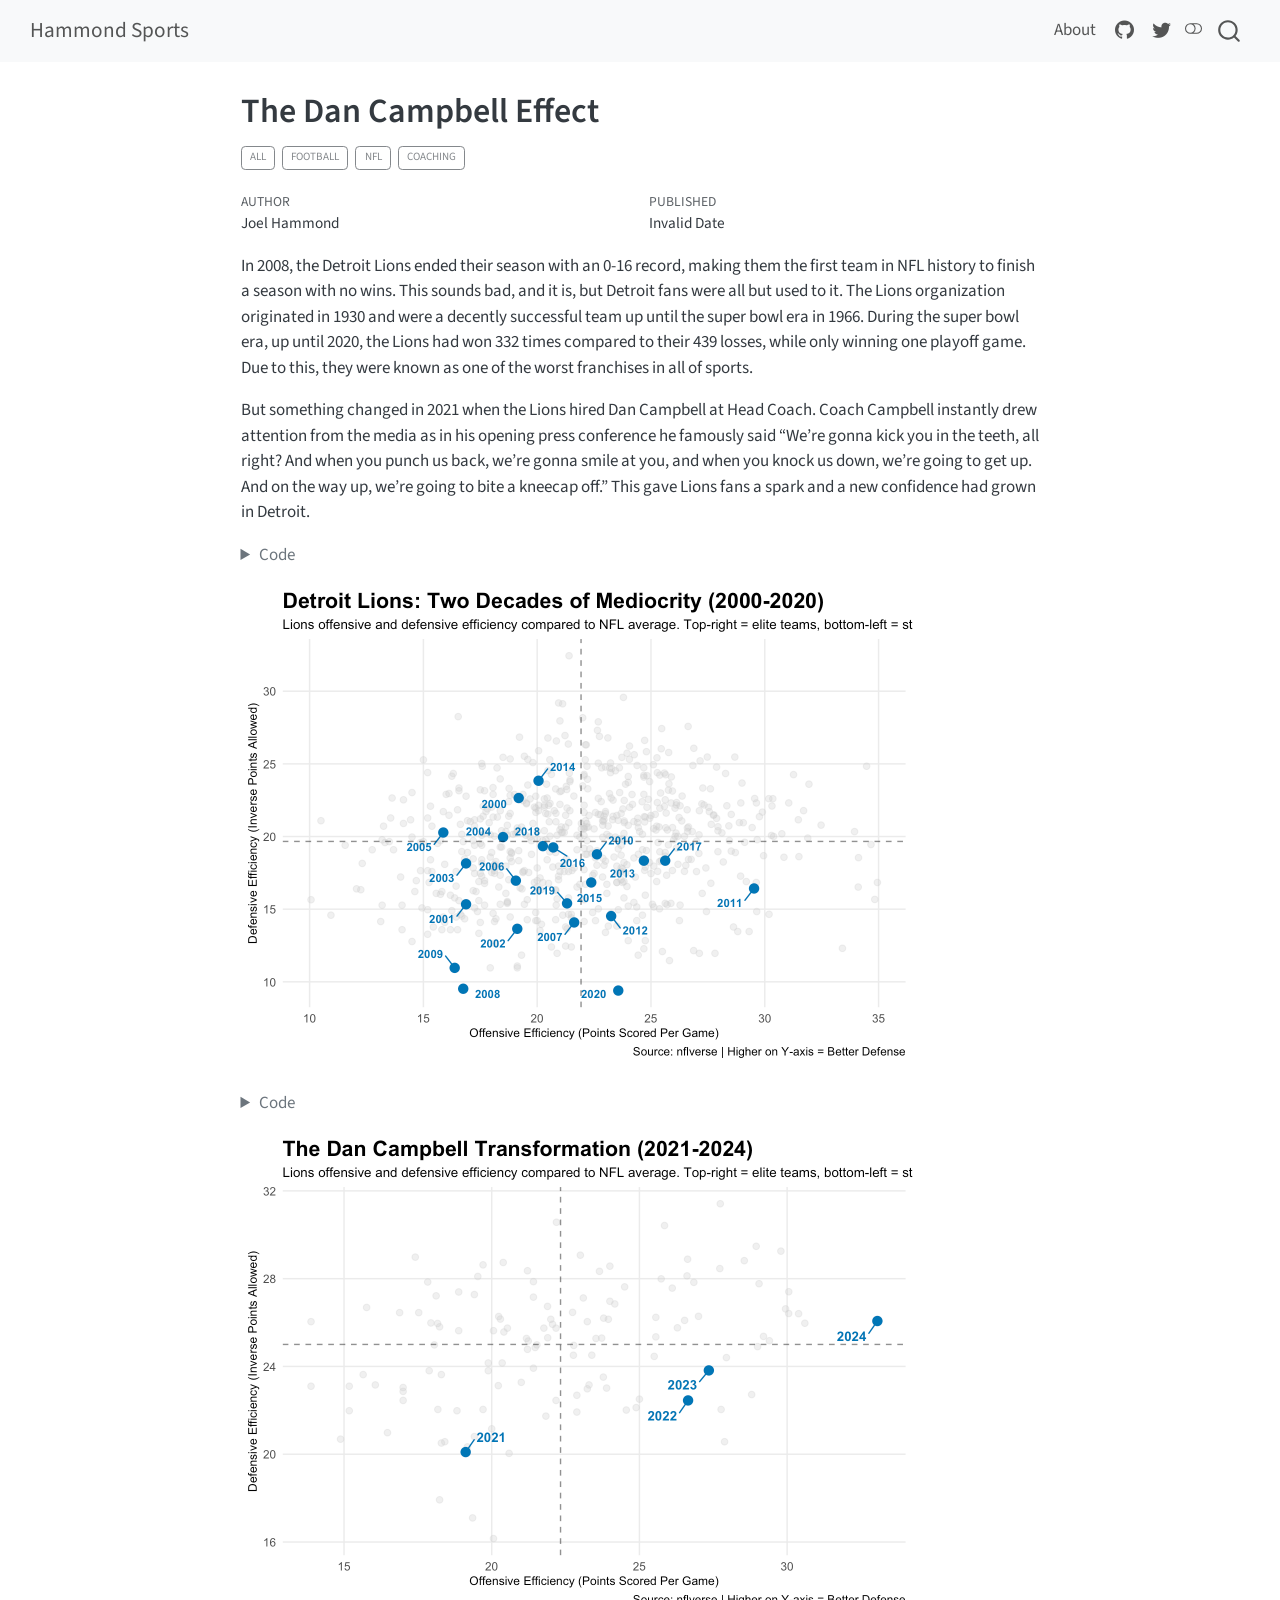
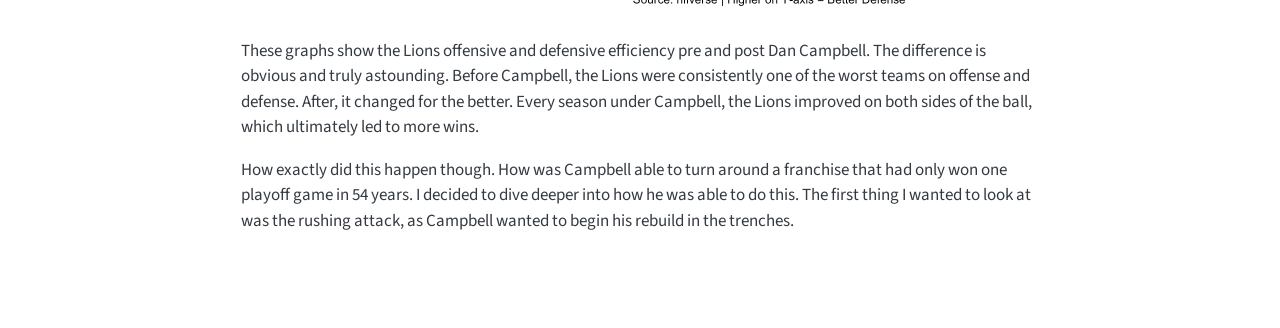
==== commit 1e0d2388: "DanTest4" ====
--- a/posts/DetroitLions/index.html
+++ b/posts/DetroitLions/index.html
@@ -198,100 +198,88 @@
 <div class="cell">
 <details class="code-fold">
 <summary>Code</summary>
-<div class="sourceCode cell-code" id="cb1"><pre class="sourceCode r code-with-copy"><code class="sourceCode r"><span id="cb1-1"><a href="#cb1-1" aria-hidden="true" tabindex="-1"></a><span class="fu">library</span>(tidyverse)</span>
-<span id="cb1-2"><a href="#cb1-2" aria-hidden="true" tabindex="-1"></a><span class="fu">library</span>(nflverse)</span>
-<span id="cb1-3"><a href="#cb1-3" aria-hidden="true" tabindex="-1"></a><span class="fu">library</span>(ggrepel)  <span class="co"># For non-overlapping labels</span></span>
-<span id="cb1-4"><a href="#cb1-4" aria-hidden="true" tabindex="-1"></a></span>
-<span id="cb1-5"><a href="#cb1-5" aria-hidden="true" tabindex="-1"></a><span class="co"># Load schedules data for all seasons</span></span>
-<span id="cb1-6"><a href="#cb1-6" aria-hidden="true" tabindex="-1"></a>pre_campbell <span class="ot">&lt;-</span> <span class="fu">load_schedules</span>(<span class="dv">2000</span><span class="sc">:</span><span class="dv">2020</span>)</span>
-<span id="cb1-7"><a href="#cb1-7" aria-hidden="true" tabindex="-1"></a>campbell_era <span class="ot">&lt;-</span> <span class="fu">load_schedules</span>(<span class="dv">2021</span><span class="sc">:</span><span class="dv">2024</span>)</span></code><button title="Copy to Clipboard" class="code-copy-button"><i class="bi"></i></button></pre></div>
-</details>
-</div>
-<div class="cell">
-<details class="code-fold">
-<summary>Code</summary>
-<div class="sourceCode cell-code" id="cb2"><pre class="sourceCode r code-with-copy"><code class="sourceCode r"><span id="cb2-1"><a href="#cb2-1" aria-hidden="true" tabindex="-1"></a><span class="co"># Function to calculate offensive and defensive efficiency</span></span>
-<span id="cb2-2"><a href="#cb2-2" aria-hidden="true" tabindex="-1"></a>calculate_efficiency <span class="ot">&lt;-</span> <span class="cf">function</span>(schedules_data) {</span>
-<span id="cb2-3"><a href="#cb2-3" aria-hidden="true" tabindex="-1"></a>  <span class="co"># Home team stats</span></span>
-<span id="cb2-4"><a href="#cb2-4" aria-hidden="true" tabindex="-1"></a>  home_stats <span class="ot">&lt;-</span> schedules_data <span class="sc">|&gt;</span></span>
-<span id="cb2-5"><a href="#cb2-5" aria-hidden="true" tabindex="-1"></a>    <span class="fu">select</span>(season, <span class="at">team =</span> home_team, </span>
-<span id="cb2-6"><a href="#cb2-6" aria-hidden="true" tabindex="-1"></a>           <span class="at">points_scored =</span> home_score, </span>
-<span id="cb2-7"><a href="#cb2-7" aria-hidden="true" tabindex="-1"></a>           <span class="at">points_allowed =</span> away_score) <span class="sc">|&gt;</span></span>
-<span id="cb2-8"><a href="#cb2-8" aria-hidden="true" tabindex="-1"></a>    <span class="fu">filter</span>(<span class="sc">!</span><span class="fu">is.na</span>(points_scored))</span>
-<span id="cb2-9"><a href="#cb2-9" aria-hidden="true" tabindex="-1"></a>  </span>
-<span id="cb2-10"><a href="#cb2-10" aria-hidden="true" tabindex="-1"></a>  <span class="co"># Away team stats</span></span>
-<span id="cb2-11"><a href="#cb2-11" aria-hidden="true" tabindex="-1"></a>  away_stats <span class="ot">&lt;-</span> schedules_data <span class="sc">|&gt;</span></span>
-<span id="cb2-12"><a href="#cb2-12" aria-hidden="true" tabindex="-1"></a>    <span class="fu">select</span>(season, <span class="at">team =</span> away_team, </span>
-<span id="cb2-13"><a href="#cb2-13" aria-hidden="true" tabindex="-1"></a>           <span class="at">points_scored =</span> away_score, </span>
-<span id="cb2-14"><a href="#cb2-14" aria-hidden="true" tabindex="-1"></a>           <span class="at">points_allowed =</span> home_score) <span class="sc">|&gt;</span></span>
-<span id="cb2-15"><a href="#cb2-15" aria-hidden="true" tabindex="-1"></a>    <span class="fu">filter</span>(<span class="sc">!</span><span class="fu">is.na</span>(points_scored))</span>
-<span id="cb2-16"><a href="#cb2-16" aria-hidden="true" tabindex="-1"></a>  </span>
-<span id="cb2-17"><a href="#cb2-17" aria-hidden="true" tabindex="-1"></a>  <span class="co"># Combine and calculate season averages</span></span>
-<span id="cb2-18"><a href="#cb2-18" aria-hidden="true" tabindex="-1"></a>  combined_stats <span class="ot">&lt;-</span> <span class="fu">bind_rows</span>(home_stats, away_stats) <span class="sc">|&gt;</span></span>
-<span id="cb2-19"><a href="#cb2-19" aria-hidden="true" tabindex="-1"></a>    <span class="fu">group_by</span>(season, team) <span class="sc">|&gt;</span></span>
-<span id="cb2-20"><a href="#cb2-20" aria-hidden="true" tabindex="-1"></a>    <span class="fu">summarise</span>(</span>
-<span id="cb2-21"><a href="#cb2-21" aria-hidden="true" tabindex="-1"></a>      <span class="at">offensive_efficiency =</span> <span class="fu">mean</span>(points_scored, <span class="at">na.rm =</span> <span class="cn">TRUE</span>),</span>
-<span id="cb2-22"><a href="#cb2-22" aria-hidden="true" tabindex="-1"></a>      <span class="at">points_allowed =</span> <span class="fu">mean</span>(points_allowed, <span class="at">na.rm =</span> <span class="cn">TRUE</span>),</span>
-<span id="cb2-23"><a href="#cb2-23" aria-hidden="true" tabindex="-1"></a>      <span class="at">.groups =</span> <span class="st">"drop"</span></span>
-<span id="cb2-24"><a href="#cb2-24" aria-hidden="true" tabindex="-1"></a>    ) <span class="sc">|&gt;</span></span>
-<span id="cb2-25"><a href="#cb2-25" aria-hidden="true" tabindex="-1"></a>    <span class="fu">mutate</span>(</span>
-<span id="cb2-26"><a href="#cb2-26" aria-hidden="true" tabindex="-1"></a>      <span class="co"># Flip defensive efficiency: higher = better (inverse of points allowed)</span></span>
-<span id="cb2-27"><a href="#cb2-27" aria-hidden="true" tabindex="-1"></a>      <span class="at">defensive_efficiency =</span> <span class="fu">max</span>(points_allowed) <span class="sc">-</span> points_allowed <span class="sc">+</span> <span class="fu">min</span>(points_allowed)</span>
-<span id="cb2-28"><a href="#cb2-28" aria-hidden="true" tabindex="-1"></a>    )</span>
-<span id="cb2-29"><a href="#cb2-29" aria-hidden="true" tabindex="-1"></a>  </span>
-<span id="cb2-30"><a href="#cb2-30" aria-hidden="true" tabindex="-1"></a>  <span class="fu">return</span>(combined_stats)</span>
-<span id="cb2-31"><a href="#cb2-31" aria-hidden="true" tabindex="-1"></a>}</span>
-<span id="cb2-32"><a href="#cb2-32" aria-hidden="true" tabindex="-1"></a></span>
-<span id="cb2-33"><a href="#cb2-33" aria-hidden="true" tabindex="-1"></a><span class="co"># Calculate for both eras</span></span>
-<span id="cb2-34"><a href="#cb2-34" aria-hidden="true" tabindex="-1"></a>pre_campbell_stats <span class="ot">&lt;-</span> <span class="fu">calculate_efficiency</span>(pre_campbell)</span>
-<span id="cb2-35"><a href="#cb2-35" aria-hidden="true" tabindex="-1"></a>campbell_stats <span class="ot">&lt;-</span> <span class="fu">calculate_efficiency</span>(campbell_era)</span>
-<span id="cb2-36"><a href="#cb2-36" aria-hidden="true" tabindex="-1"></a></span>
-<span id="cb2-37"><a href="#cb2-37" aria-hidden="true" tabindex="-1"></a><span class="co"># Create highlight datasets for Lions</span></span>
-<span id="cb2-38"><a href="#cb2-38" aria-hidden="true" tabindex="-1"></a>lions_pre <span class="ot">&lt;-</span> pre_campbell_stats <span class="sc">|&gt;</span> <span class="fu">filter</span>(team <span class="sc">==</span> <span class="st">"DET"</span>)</span>
-<span id="cb2-39"><a href="#cb2-39" aria-hidden="true" tabindex="-1"></a>lions_campbell <span class="ot">&lt;-</span> campbell_stats <span class="sc">|&gt;</span> <span class="fu">filter</span>(team <span class="sc">==</span> <span class="st">"DET"</span>)</span>
-<span id="cb2-40"><a href="#cb2-40" aria-hidden="true" tabindex="-1"></a></span>
-<span id="cb2-41"><a href="#cb2-41" aria-hidden="true" tabindex="-1"></a><span class="co"># Graph 1: Pre-Campbell Era (2000-2020)</span></span>
-<span id="cb2-42"><a href="#cb2-42" aria-hidden="true" tabindex="-1"></a><span class="fu">ggplot</span>() <span class="sc">+</span></span>
-<span id="cb2-43"><a href="#cb2-43" aria-hidden="true" tabindex="-1"></a>  <span class="fu">geom_point</span>(</span>
-<span id="cb2-44"><a href="#cb2-44" aria-hidden="true" tabindex="-1"></a>    <span class="at">data =</span> pre_campbell_stats,</span>
-<span id="cb2-45"><a href="#cb2-45" aria-hidden="true" tabindex="-1"></a>    <span class="fu">aes</span>(<span class="at">x =</span> offensive_efficiency, <span class="at">y =</span> defensive_efficiency),</span>
-<span id="cb2-46"><a href="#cb2-46" aria-hidden="true" tabindex="-1"></a>    <span class="at">color =</span> <span class="st">"grey80"</span>,</span>
-<span id="cb2-47"><a href="#cb2-47" aria-hidden="true" tabindex="-1"></a>    <span class="at">alpha =</span> <span class="fl">0.3</span>,</span>
-<span id="cb2-48"><a href="#cb2-48" aria-hidden="true" tabindex="-1"></a>    <span class="at">size =</span> <span class="dv">2</span></span>
-<span id="cb2-49"><a href="#cb2-49" aria-hidden="true" tabindex="-1"></a>  ) <span class="sc">+</span></span>
-<span id="cb2-50"><a href="#cb2-50" aria-hidden="true" tabindex="-1"></a>  <span class="fu">geom_point</span>(</span>
-<span id="cb2-51"><a href="#cb2-51" aria-hidden="true" tabindex="-1"></a>    <span class="at">data =</span> lions_pre,</span>
-<span id="cb2-52"><a href="#cb2-52" aria-hidden="true" tabindex="-1"></a>    <span class="fu">aes</span>(<span class="at">x =</span> offensive_efficiency, <span class="at">y =</span> defensive_efficiency),</span>
-<span id="cb2-53"><a href="#cb2-53" aria-hidden="true" tabindex="-1"></a>    <span class="at">color =</span> <span class="st">"#0076B6"</span>,</span>
-<span id="cb2-54"><a href="#cb2-54" aria-hidden="true" tabindex="-1"></a>    <span class="at">size =</span> <span class="dv">3</span></span>
-<span id="cb2-55"><a href="#cb2-55" aria-hidden="true" tabindex="-1"></a>  ) <span class="sc">+</span></span>
-<span id="cb2-56"><a href="#cb2-56" aria-hidden="true" tabindex="-1"></a>  <span class="fu">geom_text_repel</span>(</span>
-<span id="cb2-57"><a href="#cb2-57" aria-hidden="true" tabindex="-1"></a>    <span class="at">data =</span> lions_pre,</span>
-<span id="cb2-58"><a href="#cb2-58" aria-hidden="true" tabindex="-1"></a>    <span class="fu">aes</span>(<span class="at">x =</span> offensive_efficiency, <span class="at">y =</span> defensive_efficiency, <span class="at">label =</span> season),</span>
-<span id="cb2-59"><a href="#cb2-59" aria-hidden="true" tabindex="-1"></a>    <span class="at">color =</span> <span class="st">"#0076B6"</span>,</span>
-<span id="cb2-60"><a href="#cb2-60" aria-hidden="true" tabindex="-1"></a>    <span class="at">size =</span> <span class="dv">3</span>,</span>
-<span id="cb2-61"><a href="#cb2-61" aria-hidden="true" tabindex="-1"></a>    <span class="at">fontface =</span> <span class="st">"bold"</span>,</span>
-<span id="cb2-62"><a href="#cb2-62" aria-hidden="true" tabindex="-1"></a>    <span class="at">box.padding =</span> <span class="fl">0.5</span>,</span>
-<span id="cb2-63"><a href="#cb2-63" aria-hidden="true" tabindex="-1"></a>    <span class="at">point.padding =</span> <span class="fl">0.3</span></span>
-<span id="cb2-64"><a href="#cb2-64" aria-hidden="true" tabindex="-1"></a>  ) <span class="sc">+</span></span>
-<span id="cb2-65"><a href="#cb2-65" aria-hidden="true" tabindex="-1"></a>  <span class="fu">geom_hline</span>(<span class="at">yintercept =</span> <span class="fu">mean</span>(pre_campbell_stats<span class="sc">$</span>defensive_efficiency), </span>
-<span id="cb2-66"><a href="#cb2-66" aria-hidden="true" tabindex="-1"></a>             <span class="at">linetype =</span> <span class="st">"dashed"</span>, <span class="at">color =</span> <span class="st">"black"</span>, <span class="at">alpha =</span> <span class="fl">0.5</span>) <span class="sc">+</span></span>
-<span id="cb2-67"><a href="#cb2-67" aria-hidden="true" tabindex="-1"></a>  <span class="fu">geom_vline</span>(<span class="at">xintercept =</span> <span class="fu">mean</span>(pre_campbell_stats<span class="sc">$</span>offensive_efficiency), </span>
-<span id="cb2-68"><a href="#cb2-68" aria-hidden="true" tabindex="-1"></a>             <span class="at">linetype =</span> <span class="st">"dashed"</span>, <span class="at">color =</span> <span class="st">"black"</span>, <span class="at">alpha =</span> <span class="fl">0.5</span>) <span class="sc">+</span></span>
-<span id="cb2-69"><a href="#cb2-69" aria-hidden="true" tabindex="-1"></a>  <span class="fu">labs</span>(</span>
-<span id="cb2-70"><a href="#cb2-70" aria-hidden="true" tabindex="-1"></a>    <span class="at">title =</span> <span class="st">"Detroit Lions: Two Decades of Mediocrity (2000-2020)"</span>,</span>
-<span id="cb2-71"><a href="#cb2-71" aria-hidden="true" tabindex="-1"></a>    <span class="at">subtitle =</span> <span class="st">"Lions offensive and defensive efficiency compared to NFL average. Top-right = elite teams, bottom-left = struggling teams."</span>,</span>
-<span id="cb2-72"><a href="#cb2-72" aria-hidden="true" tabindex="-1"></a>    <span class="at">x =</span> <span class="st">"Offensive Efficiency (Points Scored Per Game)"</span>,</span>
-<span id="cb2-73"><a href="#cb2-73" aria-hidden="true" tabindex="-1"></a>    <span class="at">y =</span> <span class="st">"Defensive Efficiency (Inverse Points Allowed)"</span>,</span>
-<span id="cb2-74"><a href="#cb2-74" aria-hidden="true" tabindex="-1"></a>    <span class="at">caption =</span> <span class="st">"Source: nflverse | Higher on Y-axis = Better Defense"</span></span>
-<span id="cb2-75"><a href="#cb2-75" aria-hidden="true" tabindex="-1"></a>  ) <span class="sc">+</span></span>
-<span id="cb2-76"><a href="#cb2-76" aria-hidden="true" tabindex="-1"></a>  <span class="fu">theme_minimal</span>() <span class="sc">+</span></span>
-<span id="cb2-77"><a href="#cb2-77" aria-hidden="true" tabindex="-1"></a>  <span class="fu">theme</span>(</span>
-<span id="cb2-78"><a href="#cb2-78" aria-hidden="true" tabindex="-1"></a>    <span class="at">plot.title =</span> <span class="fu">element_text</span>(<span class="at">size =</span> <span class="dv">16</span>, <span class="at">face =</span> <span class="st">"bold"</span>),</span>
-<span id="cb2-79"><a href="#cb2-79" aria-hidden="true" tabindex="-1"></a>    <span class="at">plot.subtitle =</span> <span class="fu">element_text</span>(<span class="at">size =</span> <span class="dv">10</span>),</span>
-<span id="cb2-80"><a href="#cb2-80" aria-hidden="true" tabindex="-1"></a>    <span class="at">axis.title =</span> <span class="fu">element_text</span>(<span class="at">size =</span> <span class="dv">9</span>),</span>
-<span id="cb2-81"><a href="#cb2-81" aria-hidden="true" tabindex="-1"></a>    <span class="at">panel.grid.minor =</span> <span class="fu">element_blank</span>()</span>
-<span id="cb2-82"><a href="#cb2-82" aria-hidden="true" tabindex="-1"></a>  )</span></code><button title="Copy to Clipboard" class="code-copy-button"><i class="bi"></i></button></pre></div>
+<div class="sourceCode cell-code" id="cb1"><pre class="sourceCode r code-with-copy"><code class="sourceCode r"><span id="cb1-1"><a href="#cb1-1" aria-hidden="true" tabindex="-1"></a><span class="co"># Function to calculate offensive and defensive efficiency</span></span>
+<span id="cb1-2"><a href="#cb1-2" aria-hidden="true" tabindex="-1"></a>calculate_efficiency <span class="ot">&lt;-</span> <span class="cf">function</span>(schedules_data) {</span>
+<span id="cb1-3"><a href="#cb1-3" aria-hidden="true" tabindex="-1"></a>  <span class="co"># Home team stats</span></span>
+<span id="cb1-4"><a href="#cb1-4" aria-hidden="true" tabindex="-1"></a>  home_stats <span class="ot">&lt;-</span> schedules_data <span class="sc">|&gt;</span></span>
+<span id="cb1-5"><a href="#cb1-5" aria-hidden="true" tabindex="-1"></a>    <span class="fu">select</span>(season, <span class="at">team =</span> home_team, </span>
+<span id="cb1-6"><a href="#cb1-6" aria-hidden="true" tabindex="-1"></a>           <span class="at">points_scored =</span> home_score, </span>
+<span id="cb1-7"><a href="#cb1-7" aria-hidden="true" tabindex="-1"></a>           <span class="at">points_allowed =</span> away_score) <span class="sc">|&gt;</span></span>
+<span id="cb1-8"><a href="#cb1-8" aria-hidden="true" tabindex="-1"></a>    <span class="fu">filter</span>(<span class="sc">!</span><span class="fu">is.na</span>(points_scored))</span>
+<span id="cb1-9"><a href="#cb1-9" aria-hidden="true" tabindex="-1"></a>  </span>
+<span id="cb1-10"><a href="#cb1-10" aria-hidden="true" tabindex="-1"></a>  <span class="co"># Away team stats</span></span>
+<span id="cb1-11"><a href="#cb1-11" aria-hidden="true" tabindex="-1"></a>  away_stats <span class="ot">&lt;-</span> schedules_data <span class="sc">|&gt;</span></span>
+<span id="cb1-12"><a href="#cb1-12" aria-hidden="true" tabindex="-1"></a>    <span class="fu">select</span>(season, <span class="at">team =</span> away_team, </span>
+<span id="cb1-13"><a href="#cb1-13" aria-hidden="true" tabindex="-1"></a>           <span class="at">points_scored =</span> away_score, </span>
+<span id="cb1-14"><a href="#cb1-14" aria-hidden="true" tabindex="-1"></a>           <span class="at">points_allowed =</span> home_score) <span class="sc">|&gt;</span></span>
+<span id="cb1-15"><a href="#cb1-15" aria-hidden="true" tabindex="-1"></a>    <span class="fu">filter</span>(<span class="sc">!</span><span class="fu">is.na</span>(points_scored))</span>
+<span id="cb1-16"><a href="#cb1-16" aria-hidden="true" tabindex="-1"></a>  </span>
+<span id="cb1-17"><a href="#cb1-17" aria-hidden="true" tabindex="-1"></a>  <span class="co"># Combine and calculate season averages</span></span>
+<span id="cb1-18"><a href="#cb1-18" aria-hidden="true" tabindex="-1"></a>  combined_stats <span class="ot">&lt;-</span> <span class="fu">bind_rows</span>(home_stats, away_stats) <span class="sc">|&gt;</span></span>
+<span id="cb1-19"><a href="#cb1-19" aria-hidden="true" tabindex="-1"></a>    <span class="fu">group_by</span>(season, team) <span class="sc">|&gt;</span></span>
+<span id="cb1-20"><a href="#cb1-20" aria-hidden="true" tabindex="-1"></a>    <span class="fu">summarise</span>(</span>
+<span id="cb1-21"><a href="#cb1-21" aria-hidden="true" tabindex="-1"></a>      <span class="at">offensive_efficiency =</span> <span class="fu">mean</span>(points_scored, <span class="at">na.rm =</span> <span class="cn">TRUE</span>),</span>
+<span id="cb1-22"><a href="#cb1-22" aria-hidden="true" tabindex="-1"></a>      <span class="at">points_allowed =</span> <span class="fu">mean</span>(points_allowed, <span class="at">na.rm =</span> <span class="cn">TRUE</span>),</span>
+<span id="cb1-23"><a href="#cb1-23" aria-hidden="true" tabindex="-1"></a>      <span class="at">.groups =</span> <span class="st">"drop"</span></span>
+<span id="cb1-24"><a href="#cb1-24" aria-hidden="true" tabindex="-1"></a>    ) <span class="sc">|&gt;</span></span>
+<span id="cb1-25"><a href="#cb1-25" aria-hidden="true" tabindex="-1"></a>    <span class="fu">mutate</span>(</span>
+<span id="cb1-26"><a href="#cb1-26" aria-hidden="true" tabindex="-1"></a>      <span class="co"># Flip defensive efficiency: higher = better (inverse of points allowed)</span></span>
+<span id="cb1-27"><a href="#cb1-27" aria-hidden="true" tabindex="-1"></a>      <span class="at">defensive_efficiency =</span> <span class="fu">max</span>(points_allowed) <span class="sc">-</span> points_allowed <span class="sc">+</span> <span class="fu">min</span>(points_allowed)</span>
+<span id="cb1-28"><a href="#cb1-28" aria-hidden="true" tabindex="-1"></a>    )</span>
+<span id="cb1-29"><a href="#cb1-29" aria-hidden="true" tabindex="-1"></a>  </span>
+<span id="cb1-30"><a href="#cb1-30" aria-hidden="true" tabindex="-1"></a>  <span class="fu">return</span>(combined_stats)</span>
+<span id="cb1-31"><a href="#cb1-31" aria-hidden="true" tabindex="-1"></a>}</span>
+<span id="cb1-32"><a href="#cb1-32" aria-hidden="true" tabindex="-1"></a></span>
+<span id="cb1-33"><a href="#cb1-33" aria-hidden="true" tabindex="-1"></a><span class="co"># Calculate for both eras</span></span>
+<span id="cb1-34"><a href="#cb1-34" aria-hidden="true" tabindex="-1"></a>pre_campbell_stats <span class="ot">&lt;-</span> <span class="fu">calculate_efficiency</span>(pre_campbell)</span>
+<span id="cb1-35"><a href="#cb1-35" aria-hidden="true" tabindex="-1"></a>campbell_stats <span class="ot">&lt;-</span> <span class="fu">calculate_efficiency</span>(campbell_era)</span>
+<span id="cb1-36"><a href="#cb1-36" aria-hidden="true" tabindex="-1"></a></span>
+<span id="cb1-37"><a href="#cb1-37" aria-hidden="true" tabindex="-1"></a><span class="co"># Create highlight datasets for Lions</span></span>
+<span id="cb1-38"><a href="#cb1-38" aria-hidden="true" tabindex="-1"></a>lions_pre <span class="ot">&lt;-</span> pre_campbell_stats <span class="sc">|&gt;</span> <span class="fu">filter</span>(team <span class="sc">==</span> <span class="st">"DET"</span>)</span>
+<span id="cb1-39"><a href="#cb1-39" aria-hidden="true" tabindex="-1"></a>lions_campbell <span class="ot">&lt;-</span> campbell_stats <span class="sc">|&gt;</span> <span class="fu">filter</span>(team <span class="sc">==</span> <span class="st">"DET"</span>)</span>
+<span id="cb1-40"><a href="#cb1-40" aria-hidden="true" tabindex="-1"></a></span>
+<span id="cb1-41"><a href="#cb1-41" aria-hidden="true" tabindex="-1"></a><span class="co"># Graph 1: Pre-Campbell Era (2000-2020)</span></span>
+<span id="cb1-42"><a href="#cb1-42" aria-hidden="true" tabindex="-1"></a><span class="fu">ggplot</span>() <span class="sc">+</span></span>
+<span id="cb1-43"><a href="#cb1-43" aria-hidden="true" tabindex="-1"></a>  <span class="fu">geom_point</span>(</span>
+<span id="cb1-44"><a href="#cb1-44" aria-hidden="true" tabindex="-1"></a>    <span class="at">data =</span> pre_campbell_stats,</span>
+<span id="cb1-45"><a href="#cb1-45" aria-hidden="true" tabindex="-1"></a>    <span class="fu">aes</span>(<span class="at">x =</span> offensive_efficiency, <span class="at">y =</span> defensive_efficiency),</span>
+<span id="cb1-46"><a href="#cb1-46" aria-hidden="true" tabindex="-1"></a>    <span class="at">color =</span> <span class="st">"grey80"</span>,</span>
+<span id="cb1-47"><a href="#cb1-47" aria-hidden="true" tabindex="-1"></a>    <span class="at">alpha =</span> <span class="fl">0.3</span>,</span>
+<span id="cb1-48"><a href="#cb1-48" aria-hidden="true" tabindex="-1"></a>    <span class="at">size =</span> <span class="dv">2</span></span>
+<span id="cb1-49"><a href="#cb1-49" aria-hidden="true" tabindex="-1"></a>  ) <span class="sc">+</span></span>
+<span id="cb1-50"><a href="#cb1-50" aria-hidden="true" tabindex="-1"></a>  <span class="fu">geom_point</span>(</span>
+<span id="cb1-51"><a href="#cb1-51" aria-hidden="true" tabindex="-1"></a>    <span class="at">data =</span> lions_pre,</span>
+<span id="cb1-52"><a href="#cb1-52" aria-hidden="true" tabindex="-1"></a>    <span class="fu">aes</span>(<span class="at">x =</span> offensive_efficiency, <span class="at">y =</span> defensive_efficiency),</span>
+<span id="cb1-53"><a href="#cb1-53" aria-hidden="true" tabindex="-1"></a>    <span class="at">color =</span> <span class="st">"#0076B6"</span>,</span>
+<span id="cb1-54"><a href="#cb1-54" aria-hidden="true" tabindex="-1"></a>    <span class="at">size =</span> <span class="dv">3</span></span>
+<span id="cb1-55"><a href="#cb1-55" aria-hidden="true" tabindex="-1"></a>  ) <span class="sc">+</span></span>
+<span id="cb1-56"><a href="#cb1-56" aria-hidden="true" tabindex="-1"></a>  <span class="fu">geom_text_repel</span>(</span>
+<span id="cb1-57"><a href="#cb1-57" aria-hidden="true" tabindex="-1"></a>    <span class="at">data =</span> lions_pre,</span>
+<span id="cb1-58"><a href="#cb1-58" aria-hidden="true" tabindex="-1"></a>    <span class="fu">aes</span>(<span class="at">x =</span> offensive_efficiency, <span class="at">y =</span> defensive_efficiency, <span class="at">label =</span> season),</span>
+<span id="cb1-59"><a href="#cb1-59" aria-hidden="true" tabindex="-1"></a>    <span class="at">color =</span> <span class="st">"#0076B6"</span>,</span>
+<span id="cb1-60"><a href="#cb1-60" aria-hidden="true" tabindex="-1"></a>    <span class="at">size =</span> <span class="dv">3</span>,</span>
+<span id="cb1-61"><a href="#cb1-61" aria-hidden="true" tabindex="-1"></a>    <span class="at">fontface =</span> <span class="st">"bold"</span>,</span>
+<span id="cb1-62"><a href="#cb1-62" aria-hidden="true" tabindex="-1"></a>    <span class="at">box.padding =</span> <span class="fl">0.5</span>,</span>
+<span id="cb1-63"><a href="#cb1-63" aria-hidden="true" tabindex="-1"></a>    <span class="at">point.padding =</span> <span class="fl">0.3</span></span>
+<span id="cb1-64"><a href="#cb1-64" aria-hidden="true" tabindex="-1"></a>  ) <span class="sc">+</span></span>
+<span id="cb1-65"><a href="#cb1-65" aria-hidden="true" tabindex="-1"></a>  <span class="fu">geom_hline</span>(<span class="at">yintercept =</span> <span class="fu">mean</span>(pre_campbell_stats<span class="sc">$</span>defensive_efficiency), </span>
+<span id="cb1-66"><a href="#cb1-66" aria-hidden="true" tabindex="-1"></a>             <span class="at">linetype =</span> <span class="st">"dashed"</span>, <span class="at">color =</span> <span class="st">"black"</span>, <span class="at">alpha =</span> <span class="fl">0.5</span>) <span class="sc">+</span></span>
+<span id="cb1-67"><a href="#cb1-67" aria-hidden="true" tabindex="-1"></a>  <span class="fu">geom_vline</span>(<span class="at">xintercept =</span> <span class="fu">mean</span>(pre_campbell_stats<span class="sc">$</span>offensive_efficiency), </span>
+<span id="cb1-68"><a href="#cb1-68" aria-hidden="true" tabindex="-1"></a>             <span class="at">linetype =</span> <span class="st">"dashed"</span>, <span class="at">color =</span> <span class="st">"black"</span>, <span class="at">alpha =</span> <span class="fl">0.5</span>) <span class="sc">+</span></span>
+<span id="cb1-69"><a href="#cb1-69" aria-hidden="true" tabindex="-1"></a>  <span class="fu">labs</span>(</span>
+<span id="cb1-70"><a href="#cb1-70" aria-hidden="true" tabindex="-1"></a>    <span class="at">title =</span> <span class="st">"Detroit Lions: Two Decades of Mediocrity (2000-2020)"</span>,</span>
+<span id="cb1-71"><a href="#cb1-71" aria-hidden="true" tabindex="-1"></a>    <span class="at">subtitle =</span> <span class="st">"Lions offensive and defensive efficiency compared to NFL average. Top-right = elite teams, bottom-left = struggling teams."</span>,</span>
+<span id="cb1-72"><a href="#cb1-72" aria-hidden="true" tabindex="-1"></a>    <span class="at">x =</span> <span class="st">"Offensive Efficiency (Points Scored Per Game)"</span>,</span>
+<span id="cb1-73"><a href="#cb1-73" aria-hidden="true" tabindex="-1"></a>    <span class="at">y =</span> <span class="st">"Defensive Efficiency (Inverse Points Allowed)"</span>,</span>
+<span id="cb1-74"><a href="#cb1-74" aria-hidden="true" tabindex="-1"></a>    <span class="at">caption =</span> <span class="st">"Source: nflverse | Higher on Y-axis = Better Defense"</span></span>
+<span id="cb1-75"><a href="#cb1-75" aria-hidden="true" tabindex="-1"></a>  ) <span class="sc">+</span></span>
+<span id="cb1-76"><a href="#cb1-76" aria-hidden="true" tabindex="-1"></a>  <span class="fu">theme_minimal</span>() <span class="sc">+</span></span>
+<span id="cb1-77"><a href="#cb1-77" aria-hidden="true" tabindex="-1"></a>  <span class="fu">theme</span>(</span>
+<span id="cb1-78"><a href="#cb1-78" aria-hidden="true" tabindex="-1"></a>    <span class="at">plot.title =</span> <span class="fu">element_text</span>(<span class="at">size =</span> <span class="dv">16</span>, <span class="at">face =</span> <span class="st">"bold"</span>),</span>
+<span id="cb1-79"><a href="#cb1-79" aria-hidden="true" tabindex="-1"></a>    <span class="at">plot.subtitle =</span> <span class="fu">element_text</span>(<span class="at">size =</span> <span class="dv">10</span>),</span>
+<span id="cb1-80"><a href="#cb1-80" aria-hidden="true" tabindex="-1"></a>    <span class="at">axis.title =</span> <span class="fu">element_text</span>(<span class="at">size =</span> <span class="dv">9</span>),</span>
+<span id="cb1-81"><a href="#cb1-81" aria-hidden="true" tabindex="-1"></a>    <span class="at">panel.grid.minor =</span> <span class="fu">element_blank</span>()</span>
+<span id="cb1-82"><a href="#cb1-82" aria-hidden="true" tabindex="-1"></a>  )</span></code><button title="Copy to Clipboard" class="code-copy-button"><i class="bi"></i></button></pre></div>
 </details>
 <div class="cell-output-display">
 <div>
@@ -302,48 +290,48 @@
 </div>
 <details class="code-fold">
 <summary>Code</summary>
-<div class="sourceCode cell-code" id="cb3"><pre class="sourceCode r code-with-copy"><code class="sourceCode r"><span id="cb3-1"><a href="#cb3-1" aria-hidden="true" tabindex="-1"></a><span class="co"># Graph 2: Campbell Era (2021-2024)</span></span>
-<span id="cb3-2"><a href="#cb3-2" aria-hidden="true" tabindex="-1"></a><span class="fu">ggplot</span>() <span class="sc">+</span></span>
-<span id="cb3-3"><a href="#cb3-3" aria-hidden="true" tabindex="-1"></a>  <span class="fu">geom_point</span>(</span>
-<span id="cb3-4"><a href="#cb3-4" aria-hidden="true" tabindex="-1"></a>    <span class="at">data =</span> campbell_stats,</span>
-<span id="cb3-5"><a href="#cb3-5" aria-hidden="true" tabindex="-1"></a>    <span class="fu">aes</span>(<span class="at">x =</span> offensive_efficiency, <span class="at">y =</span> defensive_efficiency),</span>
-<span id="cb3-6"><a href="#cb3-6" aria-hidden="true" tabindex="-1"></a>    <span class="at">color =</span> <span class="st">"grey80"</span>,</span>
-<span id="cb3-7"><a href="#cb3-7" aria-hidden="true" tabindex="-1"></a>    <span class="at">alpha =</span> <span class="fl">0.3</span>,</span>
-<span id="cb3-8"><a href="#cb3-8" aria-hidden="true" tabindex="-1"></a>    <span class="at">size =</span> <span class="dv">2</span></span>
-<span id="cb3-9"><a href="#cb3-9" aria-hidden="true" tabindex="-1"></a>  ) <span class="sc">+</span></span>
-<span id="cb3-10"><a href="#cb3-10" aria-hidden="true" tabindex="-1"></a>  <span class="fu">geom_point</span>(</span>
-<span id="cb3-11"><a href="#cb3-11" aria-hidden="true" tabindex="-1"></a>    <span class="at">data =</span> lions_campbell,</span>
-<span id="cb3-12"><a href="#cb3-12" aria-hidden="true" tabindex="-1"></a>    <span class="fu">aes</span>(<span class="at">x =</span> offensive_efficiency, <span class="at">y =</span> defensive_efficiency),</span>
-<span id="cb3-13"><a href="#cb3-13" aria-hidden="true" tabindex="-1"></a>    <span class="at">color =</span> <span class="st">"#0076B6"</span>,</span>
-<span id="cb3-14"><a href="#cb3-14" aria-hidden="true" tabindex="-1"></a>    <span class="at">size =</span> <span class="dv">3</span></span>
-<span id="cb3-15"><a href="#cb3-15" aria-hidden="true" tabindex="-1"></a>  ) <span class="sc">+</span></span>
-<span id="cb3-16"><a href="#cb3-16" aria-hidden="true" tabindex="-1"></a>  <span class="fu">geom_text_repel</span>(</span>
-<span id="cb3-17"><a href="#cb3-17" aria-hidden="true" tabindex="-1"></a>    <span class="at">data =</span> lions_campbell,</span>
-<span id="cb3-18"><a href="#cb3-18" aria-hidden="true" tabindex="-1"></a>    <span class="fu">aes</span>(<span class="at">x =</span> offensive_efficiency, <span class="at">y =</span> defensive_efficiency, <span class="at">label =</span> season),</span>
-<span id="cb3-19"><a href="#cb3-19" aria-hidden="true" tabindex="-1"></a>    <span class="at">color =</span> <span class="st">"#0076B6"</span>,</span>
-<span id="cb3-20"><a href="#cb3-20" aria-hidden="true" tabindex="-1"></a>    <span class="at">size =</span> <span class="fl">3.5</span>,</span>
-<span id="cb3-21"><a href="#cb3-21" aria-hidden="true" tabindex="-1"></a>    <span class="at">fontface =</span> <span class="st">"bold"</span>,</span>
-<span id="cb3-22"><a href="#cb3-22" aria-hidden="true" tabindex="-1"></a>    <span class="at">box.padding =</span> <span class="fl">0.5</span>,</span>
-<span id="cb3-23"><a href="#cb3-23" aria-hidden="true" tabindex="-1"></a>    <span class="at">point.padding =</span> <span class="fl">0.3</span></span>
-<span id="cb3-24"><a href="#cb3-24" aria-hidden="true" tabindex="-1"></a>  ) <span class="sc">+</span></span>
-<span id="cb3-25"><a href="#cb3-25" aria-hidden="true" tabindex="-1"></a>  <span class="fu">geom_hline</span>(<span class="at">yintercept =</span> <span class="fu">mean</span>(campbell_stats<span class="sc">$</span>defensive_efficiency), </span>
-<span id="cb3-26"><a href="#cb3-26" aria-hidden="true" tabindex="-1"></a>             <span class="at">linetype =</span> <span class="st">"dashed"</span>, <span class="at">color =</span> <span class="st">"black"</span>, <span class="at">alpha =</span> <span class="fl">0.5</span>) <span class="sc">+</span></span>
-<span id="cb3-27"><a href="#cb3-27" aria-hidden="true" tabindex="-1"></a>  <span class="fu">geom_vline</span>(<span class="at">xintercept =</span> <span class="fu">mean</span>(campbell_stats<span class="sc">$</span>offensive_efficiency), </span>
-<span id="cb3-28"><a href="#cb3-28" aria-hidden="true" tabindex="-1"></a>             <span class="at">linetype =</span> <span class="st">"dashed"</span>, <span class="at">color =</span> <span class="st">"black"</span>, <span class="at">alpha =</span> <span class="fl">0.5</span>) <span class="sc">+</span></span>
-<span id="cb3-29"><a href="#cb3-29" aria-hidden="true" tabindex="-1"></a>  <span class="fu">labs</span>(</span>
-<span id="cb3-30"><a href="#cb3-30" aria-hidden="true" tabindex="-1"></a>    <span class="at">title =</span> <span class="st">"The Dan Campbell Transformation (2021-2024)"</span>,</span>
-<span id="cb3-31"><a href="#cb3-31" aria-hidden="true" tabindex="-1"></a>    <span class="at">subtitle =</span> <span class="st">"Lions offensive and defensive efficiency compared to NFL average. Top-right = elite teams, bottom-left = struggling teams."</span>,</span>
-<span id="cb3-32"><a href="#cb3-32" aria-hidden="true" tabindex="-1"></a>    <span class="at">x =</span> <span class="st">"Offensive Efficiency (Points Scored Per Game)"</span>,</span>
-<span id="cb3-33"><a href="#cb3-33" aria-hidden="true" tabindex="-1"></a>    <span class="at">y =</span> <span class="st">"Defensive Efficiency (Inverse Points Allowed)"</span>,</span>
-<span id="cb3-34"><a href="#cb3-34" aria-hidden="true" tabindex="-1"></a>    <span class="at">caption =</span> <span class="st">"Source: nflverse | Higher on Y-axis = Better Defense"</span></span>
-<span id="cb3-35"><a href="#cb3-35" aria-hidden="true" tabindex="-1"></a>  ) <span class="sc">+</span></span>
-<span id="cb3-36"><a href="#cb3-36" aria-hidden="true" tabindex="-1"></a>  <span class="fu">theme_minimal</span>() <span class="sc">+</span></span>
-<span id="cb3-37"><a href="#cb3-37" aria-hidden="true" tabindex="-1"></a>  <span class="fu">theme</span>(</span>
-<span id="cb3-38"><a href="#cb3-38" aria-hidden="true" tabindex="-1"></a>    <span class="at">plot.title =</span> <span class="fu">element_text</span>(<span class="at">size =</span> <span class="dv">16</span>, <span class="at">face =</span> <span class="st">"bold"</span>),</span>
-<span id="cb3-39"><a href="#cb3-39" aria-hidden="true" tabindex="-1"></a>    <span class="at">plot.subtitle =</span> <span class="fu">element_text</span>(<span class="at">size =</span> <span class="dv">10</span>),</span>
-<span id="cb3-40"><a href="#cb3-40" aria-hidden="true" tabindex="-1"></a>    <span class="at">axis.title =</span> <span class="fu">element_text</span>(<span class="at">size =</span> <span class="dv">9</span>),</span>
-<span id="cb3-41"><a href="#cb3-41" aria-hidden="true" tabindex="-1"></a>    <span class="at">panel.grid.minor =</span> <span class="fu">element_blank</span>()</span>
-<span id="cb3-42"><a href="#cb3-42" aria-hidden="true" tabindex="-1"></a>  )</span></code><button title="Copy to Clipboard" class="code-copy-button"><i class="bi"></i></button></pre></div>
+<div class="sourceCode cell-code" id="cb2"><pre class="sourceCode r code-with-copy"><code class="sourceCode r"><span id="cb2-1"><a href="#cb2-1" aria-hidden="true" tabindex="-1"></a><span class="co"># Graph 2: Campbell Era (2021-2024)</span></span>
+<span id="cb2-2"><a href="#cb2-2" aria-hidden="true" tabindex="-1"></a><span class="fu">ggplot</span>() <span class="sc">+</span></span>
+<span id="cb2-3"><a href="#cb2-3" aria-hidden="true" tabindex="-1"></a>  <span class="fu">geom_point</span>(</span>
+<span id="cb2-4"><a href="#cb2-4" aria-hidden="true" tabindex="-1"></a>    <span class="at">data =</span> campbell_stats,</span>
+<span id="cb2-5"><a href="#cb2-5" aria-hidden="true" tabindex="-1"></a>    <span class="fu">aes</span>(<span class="at">x =</span> offensive_efficiency, <span class="at">y =</span> defensive_efficiency),</span>
+<span id="cb2-6"><a href="#cb2-6" aria-hidden="true" tabindex="-1"></a>    <span class="at">color =</span> <span class="st">"grey80"</span>,</span>
+<span id="cb2-7"><a href="#cb2-7" aria-hidden="true" tabindex="-1"></a>    <span class="at">alpha =</span> <span class="fl">0.3</span>,</span>
+<span id="cb2-8"><a href="#cb2-8" aria-hidden="true" tabindex="-1"></a>    <span class="at">size =</span> <span class="dv">2</span></span>
+<span id="cb2-9"><a href="#cb2-9" aria-hidden="true" tabindex="-1"></a>  ) <span class="sc">+</span></span>
+<span id="cb2-10"><a href="#cb2-10" aria-hidden="true" tabindex="-1"></a>  <span class="fu">geom_point</span>(</span>
+<span id="cb2-11"><a href="#cb2-11" aria-hidden="true" tabindex="-1"></a>    <span class="at">data =</span> lions_campbell,</span>
+<span id="cb2-12"><a href="#cb2-12" aria-hidden="true" tabindex="-1"></a>    <span class="fu">aes</span>(<span class="at">x =</span> offensive_efficiency, <span class="at">y =</span> defensive_efficiency),</span>
+<span id="cb2-13"><a href="#cb2-13" aria-hidden="true" tabindex="-1"></a>    <span class="at">color =</span> <span class="st">"#0076B6"</span>,</span>
+<span id="cb2-14"><a href="#cb2-14" aria-hidden="true" tabindex="-1"></a>    <span class="at">size =</span> <span class="dv">3</span></span>
+<span id="cb2-15"><a href="#cb2-15" aria-hidden="true" tabindex="-1"></a>  ) <span class="sc">+</span></span>
+<span id="cb2-16"><a href="#cb2-16" aria-hidden="true" tabindex="-1"></a>  <span class="fu">geom_text_repel</span>(</span>
+<span id="cb2-17"><a href="#cb2-17" aria-hidden="true" tabindex="-1"></a>    <span class="at">data =</span> lions_campbell,</span>
+<span id="cb2-18"><a href="#cb2-18" aria-hidden="true" tabindex="-1"></a>    <span class="fu">aes</span>(<span class="at">x =</span> offensive_efficiency, <span class="at">y =</span> defensive_efficiency, <span class="at">label =</span> season),</span>
+<span id="cb2-19"><a href="#cb2-19" aria-hidden="true" tabindex="-1"></a>    <span class="at">color =</span> <span class="st">"#0076B6"</span>,</span>
+<span id="cb2-20"><a href="#cb2-20" aria-hidden="true" tabindex="-1"></a>    <span class="at">size =</span> <span class="fl">3.5</span>,</span>
+<span id="cb2-21"><a href="#cb2-21" aria-hidden="true" tabindex="-1"></a>    <span class="at">fontface =</span> <span class="st">"bold"</span>,</span>
+<span id="cb2-22"><a href="#cb2-22" aria-hidden="true" tabindex="-1"></a>    <span class="at">box.padding =</span> <span class="fl">0.5</span>,</span>
+<span id="cb2-23"><a href="#cb2-23" aria-hidden="true" tabindex="-1"></a>    <span class="at">point.padding =</span> <span class="fl">0.3</span></span>
+<span id="cb2-24"><a href="#cb2-24" aria-hidden="true" tabindex="-1"></a>  ) <span class="sc">+</span></span>
+<span id="cb2-25"><a href="#cb2-25" aria-hidden="true" tabindex="-1"></a>  <span class="fu">geom_hline</span>(<span class="at">yintercept =</span> <span class="fu">mean</span>(campbell_stats<span class="sc">$</span>defensive_efficiency), </span>
+<span id="cb2-26"><a href="#cb2-26" aria-hidden="true" tabindex="-1"></a>             <span class="at">linetype =</span> <span class="st">"dashed"</span>, <span class="at">color =</span> <span class="st">"black"</span>, <span class="at">alpha =</span> <span class="fl">0.5</span>) <span class="sc">+</span></span>
+<span id="cb2-27"><a href="#cb2-27" aria-hidden="true" tabindex="-1"></a>  <span class="fu">geom_vline</span>(<span class="at">xintercept =</span> <span class="fu">mean</span>(campbell_stats<span class="sc">$</span>offensive_efficiency), </span>
+<span id="cb2-28"><a href="#cb2-28" aria-hidden="true" tabindex="-1"></a>             <span class="at">linetype =</span> <span class="st">"dashed"</span>, <span class="at">color =</span> <span class="st">"black"</span>, <span class="at">alpha =</span> <span class="fl">0.5</span>) <span class="sc">+</span></span>
+<span id="cb2-29"><a href="#cb2-29" aria-hidden="true" tabindex="-1"></a>  <span class="fu">labs</span>(</span>
+<span id="cb2-30"><a href="#cb2-30" aria-hidden="true" tabindex="-1"></a>    <span class="at">title =</span> <span class="st">"The Dan Campbell Transformation (2021-2024)"</span>,</span>
+<span id="cb2-31"><a href="#cb2-31" aria-hidden="true" tabindex="-1"></a>    <span class="at">subtitle =</span> <span class="st">"Lions offensive and defensive efficiency compared to NFL average. Top-right = elite teams, bottom-left = struggling teams."</span>,</span>
+<span id="cb2-32"><a href="#cb2-32" aria-hidden="true" tabindex="-1"></a>    <span class="at">x =</span> <span class="st">"Offensive Efficiency (Points Scored Per Game)"</span>,</span>
+<span id="cb2-33"><a href="#cb2-33" aria-hidden="true" tabindex="-1"></a>    <span class="at">y =</span> <span class="st">"Defensive Efficiency (Inverse Points Allowed)"</span>,</span>
+<span id="cb2-34"><a href="#cb2-34" aria-hidden="true" tabindex="-1"></a>    <span class="at">caption =</span> <span class="st">"Source: nflverse | Higher on Y-axis = Better Defense"</span></span>
+<span id="cb2-35"><a href="#cb2-35" aria-hidden="true" tabindex="-1"></a>  ) <span class="sc">+</span></span>
+<span id="cb2-36"><a href="#cb2-36" aria-hidden="true" tabindex="-1"></a>  <span class="fu">theme_minimal</span>() <span class="sc">+</span></span>
+<span id="cb2-37"><a href="#cb2-37" aria-hidden="true" tabindex="-1"></a>  <span class="fu">theme</span>(</span>
+<span id="cb2-38"><a href="#cb2-38" aria-hidden="true" tabindex="-1"></a>    <span class="at">plot.title =</span> <span class="fu">element_text</span>(<span class="at">size =</span> <span class="dv">16</span>, <span class="at">face =</span> <span class="st">"bold"</span>),</span>
+<span id="cb2-39"><a href="#cb2-39" aria-hidden="true" tabindex="-1"></a>    <span class="at">plot.subtitle =</span> <span class="fu">element_text</span>(<span class="at">size =</span> <span class="dv">10</span>),</span>
+<span id="cb2-40"><a href="#cb2-40" aria-hidden="true" tabindex="-1"></a>    <span class="at">axis.title =</span> <span class="fu">element_text</span>(<span class="at">size =</span> <span class="dv">9</span>),</span>
+<span id="cb2-41"><a href="#cb2-41" aria-hidden="true" tabindex="-1"></a>    <span class="at">panel.grid.minor =</span> <span class="fu">element_blank</span>()</span>
+<span id="cb2-42"><a href="#cb2-42" aria-hidden="true" tabindex="-1"></a>  )</span></code><button title="Copy to Clipboard" class="code-copy-button"><i class="bi"></i></button></pre></div>
 </details>
 <div class="cell-output-display">
 <div>
